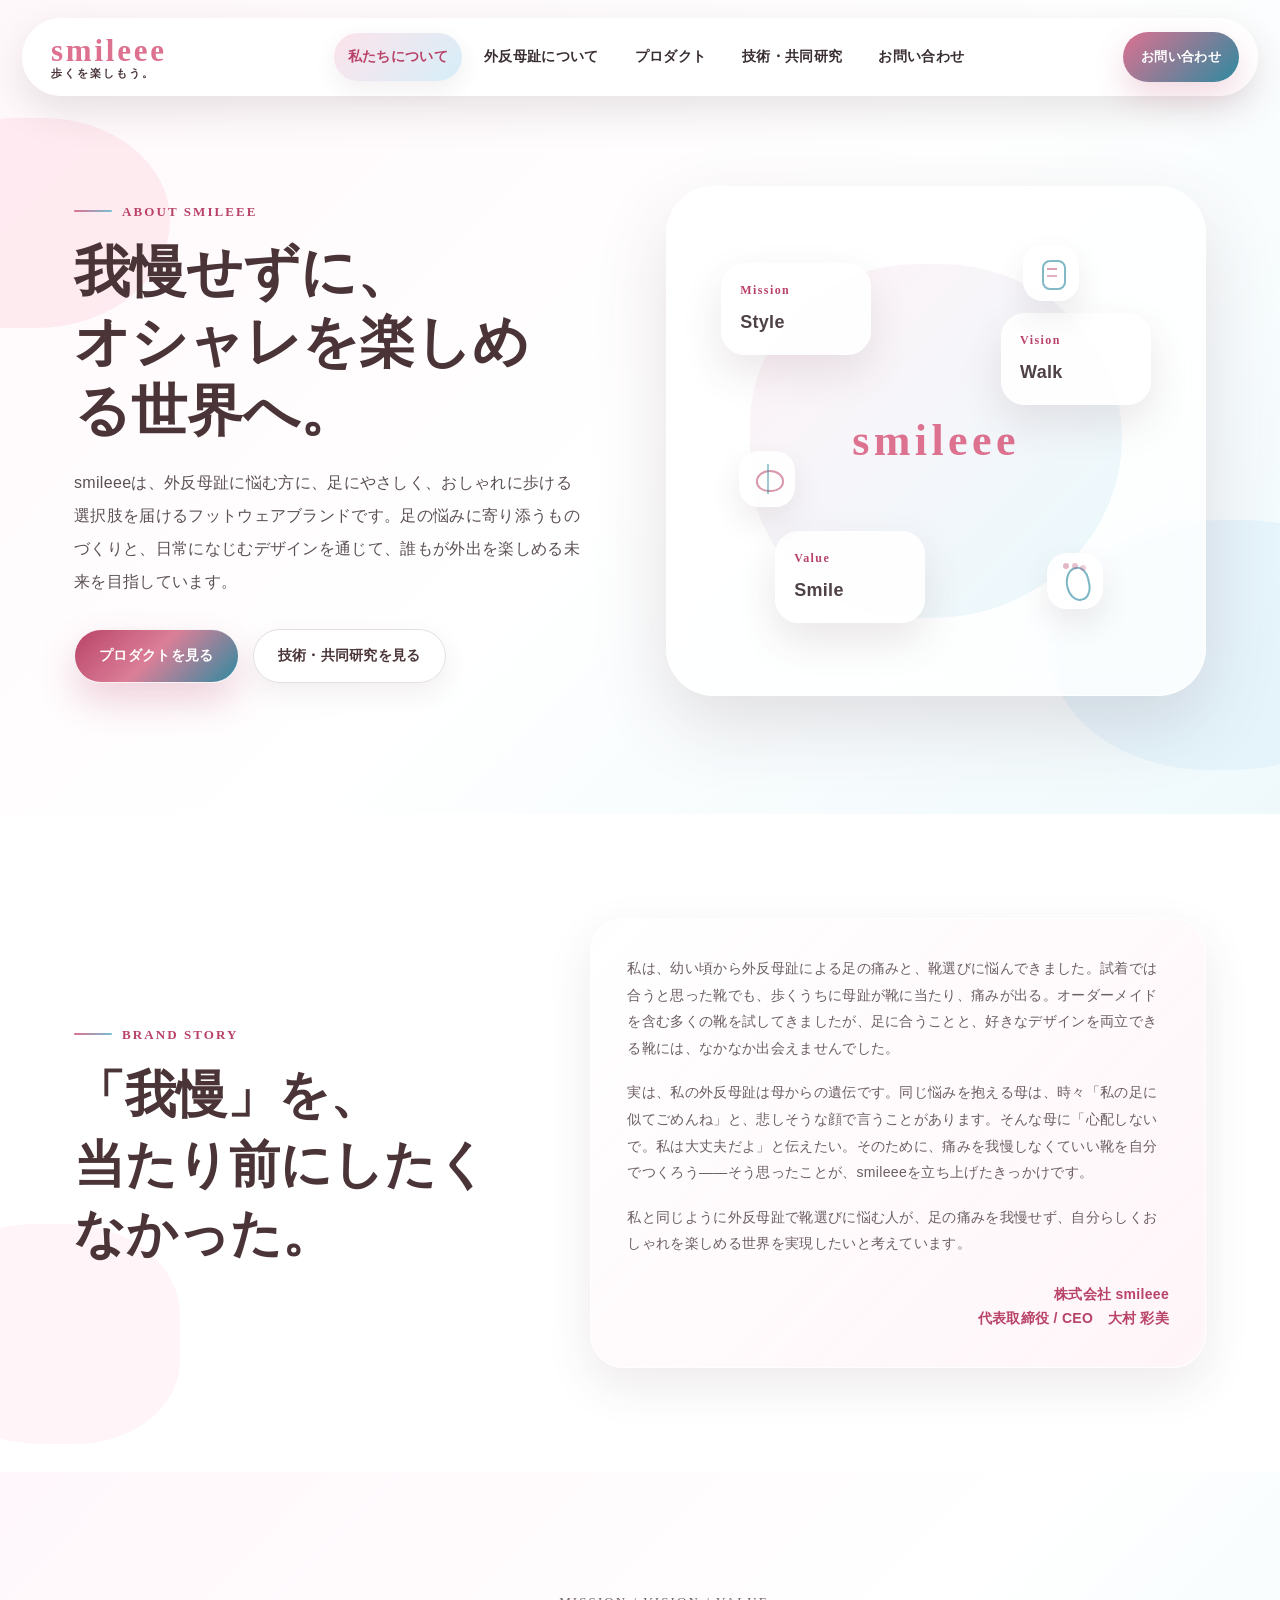
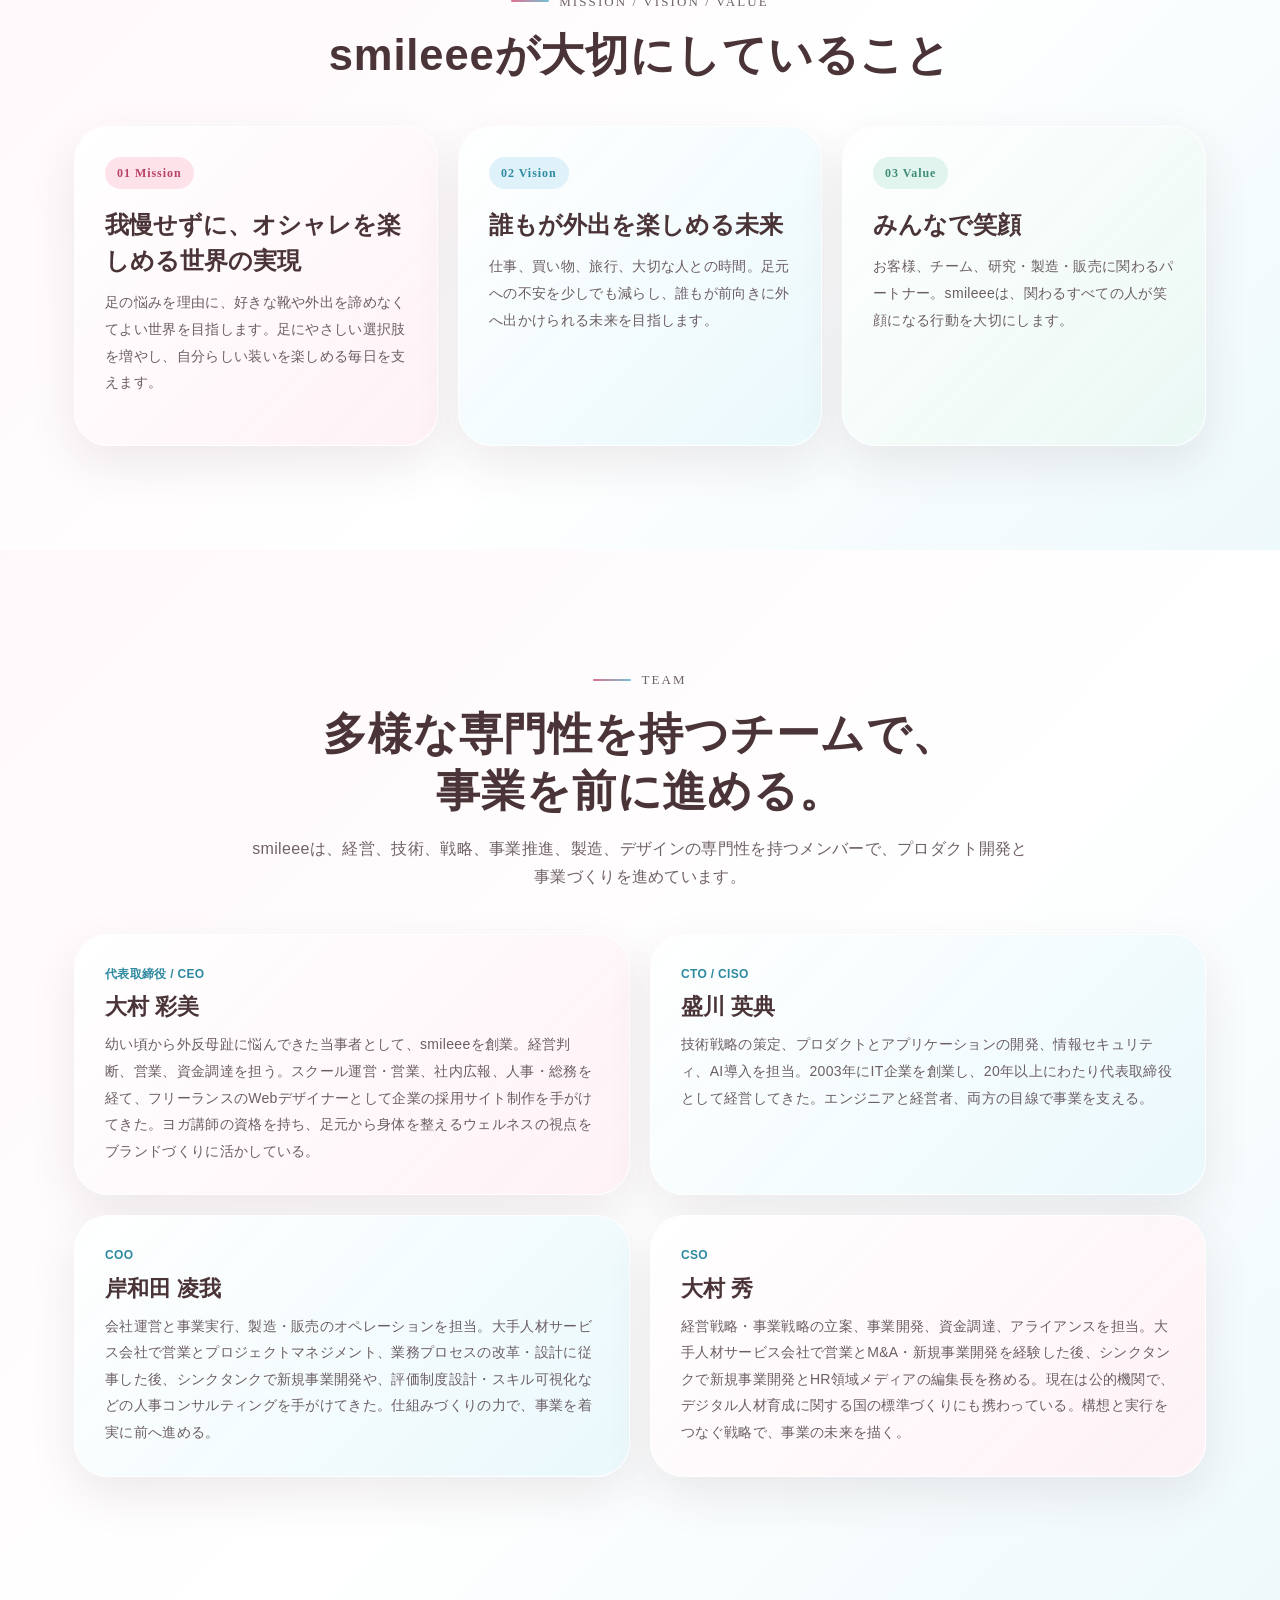
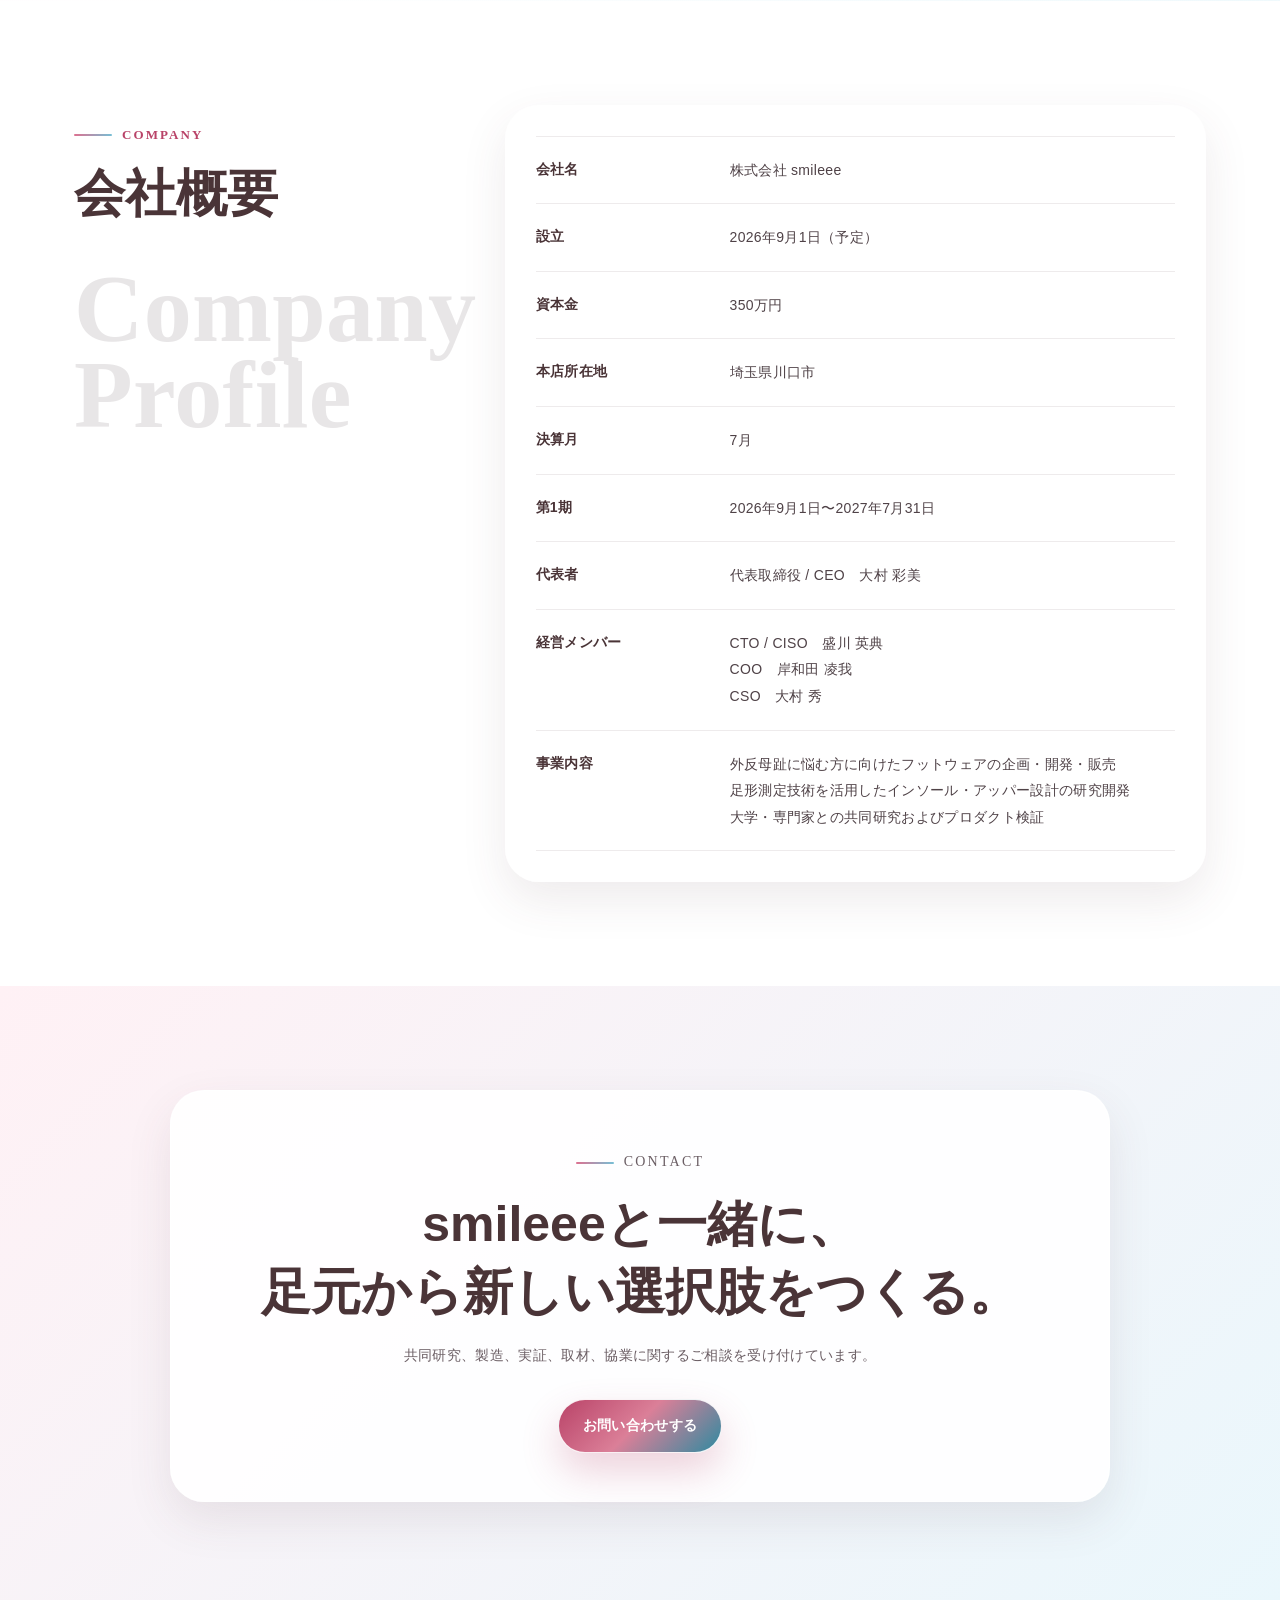
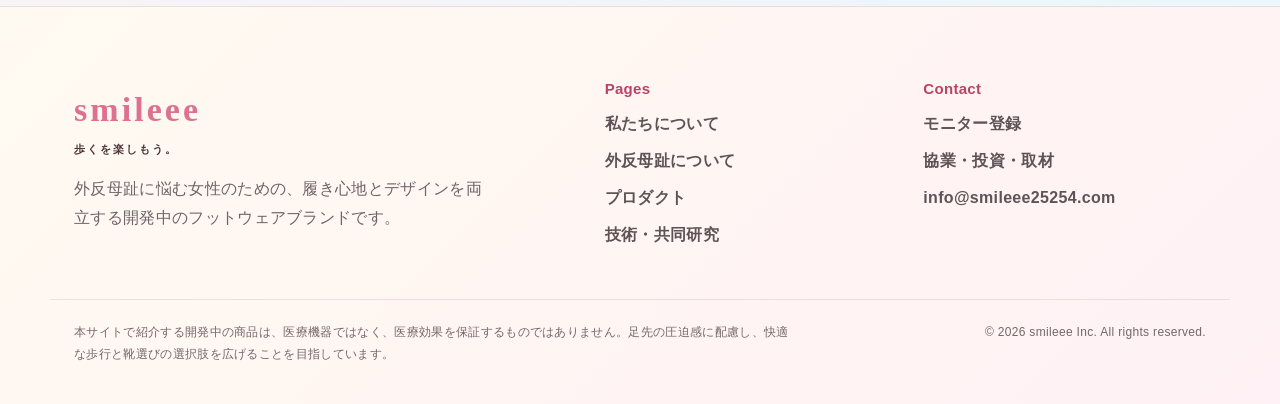
==== about.html @ 773a6723 "HPテキスト修正を反映" ====
<!DOCTYPE html>
<html lang="ja">
<head>
  <meta charset="UTF-8">
  <meta name="viewport" content="width=device-width, initial-scale=1.0">
  <title>私たちについて | smileee</title>
  <meta name="description" content="「我慢せずに、オシャレを楽しめる世界へ」。smileeeのミッション・ビジョン・バリュー、創業ストーリー、チーム、会社概要を紹介します。">
  <link rel="stylesheet" href="styles.css?v=20260813-story-prose">
</head>
<body>
  
<header class="site-header" aria-label="グローバルナビゲーション">
  <div class="header-inner">
    <a class="brand" href="index.html" aria-label="smileee トップページへ">
      <span class="brand-logo">smileee</span>
      <span class="brand-tagline">歩くを楽しもう。</span>
    </a>
    <nav class="nav-links">
      <a href="about.html" class="active">私たちについて</a><a href="hallux-valgus.html">外反母趾について</a><a href="products.html">プロダクト</a><a href="technology.html">技術・共同研究</a><a href="contact.html">お問い合わせ</a>
    </nav>
    <a class="header-cta" href="contact.html">お問い合わせ</a>
  </div>
</header>

  <main>
    <section class="about-hero">
      <div class="container about-hero-grid">
        <div class="about-hero-copy">
          <p class="eyebrow">About smileee</p>
          <h1>我慢せずに、<br>オシャレを楽しめる世界へ。</h1>
          <p class="lead">smileeeは、外反母趾に悩む方に、足にやさしく、おしゃれに歩ける選択肢を届けるフットウェアブランドです。足の悩みに寄り添うものづくりと、日常になじむデザインを通じて、誰もが外出を楽しめる未来を目指しています。</p>
          <div class="hero-actions about-hero-actions">
            <a class="btn btn-primary" href="products.html">プロダクトを見る</a>
            <a class="btn btn-secondary" href="technology.html">技術・共同研究を見る</a>
          </div>
        </div>
        <div class="about-hero-visual" aria-hidden="true">
          <div class="about-orbit-card">
            <div class="about-logo-mark">smileee</div>
            <div class="about-visual-chip chip-mission"><span>Mission</span><strong>Style</strong></div>
            <div class="about-visual-chip chip-vision"><span>Vision</span><strong>Walk</strong></div>
            <div class="about-visual-chip chip-value"><span>Value</span><strong>Smile</strong></div>
            <div class="about-mini-icon about-mini-foot"></div>
            <div class="about-mini-icon about-mini-life"></div>
            <div class="about-mini-icon about-mini-research"></div>
          </div>
        </div>
      </div>
    </section>

    <section class="section about-story-section">
      <div class="container about-story-grid">
        <div class="about-section-copy">
          <p class="eyebrow">Brand Story</p>
          <h2>「我慢」を、<br>当たり前にしたくなかった。</h2>
        </div>
        <div class="about-story-card">
          <p>私は、幼い頃から外反母趾による足の痛みと、靴選びに悩んできました。試着では合うと思った靴でも、歩くうちに母趾が靴に当たり、痛みが出る。オーダーメイドを含む多くの靴を試してきましたが、足に合うことと、好きなデザインを両立できる靴には、なかなか出会えませんでした。</p>
          <p>実は、私の外反母趾は母からの遺伝です。同じ悩みを抱える母は、時々「私の足に似てごめんね」と、悲しそうな顔で言うことがあります。そんな母に「心配しないで。私は大丈夫だよ」と伝えたい。そのために、痛みを我慢しなくていい靴を自分でつくろう——そう思ったことが、smileeeを立ち上げたきっかけです。</p>
          <p>私と同じように外反母趾で靴選びに悩む人が、足の痛みを我慢せず、自分らしくおしゃれを楽しめる世界を実現したいと考えています。</p>
          <p class="about-story-sign">株式会社 smileee<br>代表取締役 / CEO　大村 彩美</p>
        </div>
      </div>
    </section>

    <section class="section about-mvv-section-new">
      <div class="container">
        <div class="section-heading centered">
          <p class="eyebrow">Mission / Vision / Value</p>
          <h2>smileeeが大切にしていること</h2>
        </div>
        <div class="about-mvv-grid">
          <article class="about-mvv-card mission">
            <span>01 Mission</span>
            <h3>我慢せずに、オシャレを楽しめる世界の実現</h3>
            <p>足の悩みを理由に、好きな靴や外出を諦めなくてよい世界を目指します。足にやさしい選択肢を増やし、自分らしい装いを楽しめる毎日を支えます。</p>
          </article>
          <article class="about-mvv-card vision">
            <span>02 Vision</span>
            <h3>誰もが外出を楽しめる未来</h3>
            <p>仕事、買い物、旅行、大切な人との時間。足元への不安を少しでも減らし、誰もが前向きに外へ出かけられる未来を目指します。</p>
          </article>
          <article class="about-mvv-card value">
            <span>03 Value</span>
            <h3>みんなで笑顔</h3>
            <p>お客様、チーム、研究・製造・販売に関わるパートナー。smileeeは、関わるすべての人が笑顔になる行動を大切にします。</p>
          </article>
        </div>
      </div>
    </section>

    <section class="section about-team-section">
      <div class="container">
        <div class="section-heading centered">
          <p class="eyebrow">Team</p>
          <h2>多様な専門性を持つチームで、<br>事業を前に進める。</h2>
          <p>smileeeは、経営、技術、戦略、事業推進、製造、デザインの専門性を持つメンバーで、プロダクト開発と事業づくりを進めています。</p>
        </div>
        <div class="about-leadership-grid">
          <article class="about-team-card featured no-avatar">
            <p class="about-role">代表取締役 / CEO</p>
            <h3>大村 彩美</h3>
            <p>幼い頃から外反母趾に悩んできた当事者として、smileeeを創業。経営判断、営業、資金調達を担う。スクール運営・営業、社内広報、人事・総務を経て、フリーランスのWebデザイナーとして企業の採用サイト制作を手がけてきた。ヨガ講師の資格を持ち、足元から身体を整えるウェルネスの視点をブランドづくりに活かしている。</p>
          </article>
          <article class="about-team-card featured blue no-avatar">
            <p class="about-role">CTO / CISO</p>
            <h3>盛川 英典</h3>
            <p>技術戦略の策定、プロダクトとアプリケーションの開発、情報セキュリティ、AI導入を担当。2003年にIT企業を創業し、20年以上にわたり代表取締役として経営してきた。エンジニアと経営者、両方の目線で事業を支える。</p>
          </article>
          <article class="about-team-card featured blue no-avatar">
            <p class="about-role">COO</p>
            <h3>岸和田 凌我</h3>
            <p>会社運営と事業実行、製造・販売のオペレーションを担当。大手人材サービス会社で営業とプロジェクトマネジメント、業務プロセスの改革・設計に従事した後、シンクタンクで新規事業開発や、評価制度設計・スキル可視化などの人事コンサルティングを手がけてきた。仕組みづくりの力で、事業を着実に前へ進める。</p>
          </article>
          <article class="about-team-card featured no-avatar">
            <p class="about-role">CSO</p>
            <h3>大村 秀</h3>
            <p>経営戦略・事業戦略の立案、事業開発、資金調達、アライアンスを担当。大手人材サービス会社で営業とM&amp;A・新規事業開発を経験した後、シンクタンクで新規事業開発とHR領域メディアの編集長を務める。現在は公的機関で、デジタル人材育成に関する国の標準づくりにも携わっている。構想と実行をつなぐ戦略で、事業の未来を描く。</p>
          </article>
        </div>
      </div>
    </section>

    <section class="section about-company-section">
      <div class="container about-company-grid">
        <div class="about-company-label">
          <p class="eyebrow">Company</p>
          <h2>会社概要</h2>
          <span>Company Profile</span>
        </div>
        <div class="about-company-card">
          <dl>
            <div><dt>会社名</dt><dd>株式会社 smileee</dd></div>
            <div><dt>設立</dt><dd>2026年9月1日（予定）</dd></div>
            <div><dt>資本金</dt><dd>350万円</dd></div>
            <div><dt>本店所在地</dt><dd>埼玉県川口市</dd></div>
            <div><dt>決算月</dt><dd>7月</dd></div>
            <div><dt>第1期</dt><dd>2026年9月1日〜2027年7月31日</dd></div>
            <div><dt>代表者</dt><dd>代表取締役 / CEO　大村 彩美</dd></div>
            <div><dt>経営メンバー</dt><dd>CTO / CISO　盛川 英典<br>COO　岸和田 凌我<br>CSO　大村 秀</dd></div>
            <div><dt>事業内容</dt><dd>外反母趾に悩む方に向けたフットウェアの企画・開発・販売<br>足形測定技術を活用したインソール・アッパー設計の研究開発<br>大学・専門家との共同研究およびプロダクト検証</dd></div>
          </dl>
        </div>
      </div>
    </section>

    <section class="section about-cta-section">
      <div class="container about-cta-panel">
        <p class="eyebrow">Contact</p>
        <h2>smileeeと一緒に、<br>足元から新しい選択肢をつくる。</h2>
        <p>共同研究、製造、実証、取材、協業に関するご相談を受け付けています。</p>
        <div class="hero-actions">
          <a class="btn btn-primary" href="contact.html">お問い合わせする</a>
        </div>
      </div>
    </section>
  </main>
  
<footer class="site-footer">
  <div class="footer-bg-deco"></div>
  <div class="container footer-grid">
    <div class="footer-brand">
      <div class="brand-logo footer-logo">smileee</div>
      <p class="brand-tagline">歩くを楽しもう。</p>
      <p class="footer-description">外反母趾に悩む女性のための、履き心地とデザインを両立する開発中のフットウェアブランドです。</p>
    </div>
    <div>
      <h3>Pages</h3>
      <ul>
        <li><a href="about.html">私たちについて</a></li>
        <li><a href="hallux-valgus.html">外反母趾について</a></li>
        <li><a href="products.html">プロダクト</a></li>
        <li><a href="technology.html">技術・共同研究</a></li>
      </ul>
    </div>
    <div>
      <h3>Contact</h3>
      <ul>
        <li><a href="contact.html#monitor">モニター登録</a></li>
        <li><a href="contact.html#partner">協業・投資・取材</a></li>
        <li><a href="mailto:info@smileee25254.com">info@smileee25254.com</a></li>
      </ul>
    </div>
  </div>
  <div class="container footer-bottom">
    <p>本サイトで紹介する開発中の商品は、医療機器ではなく、医療効果を保証するものではありません。足先の圧迫感に配慮し、快適な歩行と靴選びの選択肢を広げることを目指しています。</p>
    <p>© 2026 smileee Inc. All rights reserved.</p>
  </div>
</footer>

</body>
</html>
---- styles.css ----
:root {
  --pink-25:#fff9fb;
  --pink-50:#fff1f5;
  --pink-100:#fde2ea;
  --pink-200:#f7c5d4;
  --rose:#dd7190;
  --rose-deep:#b94368;
  --blue-25:#f5fbff;
  --blue-50:#eaf7fc;
  --blue-100:#d2edf8;
  --blue:#77bfd5;
  --teal:#2e8aa0;
  --ivory:#fffaf1;
  --peach:#fff1e1;
  --brown:#4a3437;
  --charcoal:#2d2c32;
  --muted:#6f6268;
  --line:rgba(87,65,71,.16);
  --shadow:0 28px 80px rgba(88,56,66,.16);
  --soft-shadow:0 18px 46px rgba(88,56,66,.10);
  --container:1180px;
}
*{box-sizing:border-box}
html{scroll-behavior:smooth}
body{
  margin:0;
  font-family:"Helvetica Neue","Hiragino Sans","Yu Gothic",YuGothic,"Noto Sans JP",Arial,sans-serif;
  color:var(--charcoal);
  background:
    radial-gradient(circle at 2% 0%, rgba(253,199,214,.75), transparent 360px),
    radial-gradient(circle at 96% 8%, rgba(170,220,237,.65), transparent 380px),
    linear-gradient(180deg,#fff 0%,#fff6f8 38%,#f4fbff 72%,#fffaf1 100%);
  line-height:1.8;
  letter-spacing:.02em;
}
a{color:inherit;text-decoration:none}
img{display:block;max-width:100%;height:auto}
p{margin:0}
h1,h2,h3{margin:0;color:var(--brown);line-height:1.32;letter-spacing:.02em}
h1{font-size:clamp(42px,6.2vw,76px);font-weight:760;line-height:1.16}
h1 span{color:var(--rose-deep);background:linear-gradient(90deg,rgba(255,207,222,.78),rgba(196,232,244,.75));border-radius:.42em;padding:0 .08em}
h2{font-size:clamp(28px,3.4vw,46px);font-weight:740}
h3{font-size:20px;font-weight:720}
ul{margin:0;padding-left:1.2em}.container{max-width:var(--container);margin:auto;padding:0 24px;position:relative;z-index:2}
.hero-grid>*,
.split-section>*,
.status-panel>*,
.contact-grid>*,
.product-card-row>*,
.guide-grid>*,
.three-grid>*,
.four-grid>*,
.value-grid>*,
.feature-image-grid>*,
.process-line>*,
.member-grid>*,
.product-link-card>*,
.info-card>*,
.guide-card>*,
.problem-card>*,
.contact-path>*,
.member-card>*{min-width:0}
h1,h2,h3,p,li,a,.eyebrow,.btn,.small-label,.visual-tag{overflow-wrap:anywhere}
.floating-phone img{clip-path:inset(5px 0 0 0 round 20px)}
.simple-visual img[src$="scene_team_meeting.png"]{clip-path:inset(6px 0 0 14px round 34px)}
.comfort-visual img[src$="section_comfort_4up.png"]{clip-path:inset(0 0 14px 0 round 30px)}
.site-header{position:fixed;top:18px;left:22px;right:22px;z-index:100;background:rgba(255,255,255,.88);border:1px solid rgba(255,255,255,.95);border-radius:999px;box-shadow:0 14px 40px rgba(61,43,50,.13);backdrop-filter:blur(18px)}
.header-inner{max-width:1320px;margin:auto;min-height:76px;padding:0 18px 0 28px;display:flex;align-items:center;gap:22px;justify-content:space-between}.brand{display:flex;flex-direction:column;line-height:1.08;min-width:138px}.brand-logo{font-family:Georgia,"Times New Roman",serif;font-size:31px;letter-spacing:.09em;color:var(--rose);font-weight:600}.brand-tagline{font-size:11px;letter-spacing:.18em;color:var(--brown);font-weight:700}.nav-links{display:flex;align-items:center;gap:8px}.nav-links a{font-size:14px;font-weight:800;color:#392e33;padding:11px 14px;border-radius:999px;transition:.18s ease;white-space:nowrap}.nav-links a:hover,.nav-links a.active{background:linear-gradient(135deg,rgba(253,226,234,.96),rgba(210,237,248,.92));color:var(--rose-deep);box-shadow:0 8px 22px rgba(88,56,66,.08)}.header-cta{padding:13px 18px;border-radius:999px;background:linear-gradient(135deg,var(--rose),var(--teal));color:#fff;font-weight:800;font-size:13px;box-shadow:0 14px 32px rgba(185,67,104,.20);white-space:nowrap}
.section{position:relative;overflow:hidden;padding:104px 0}.page-hero{position:relative;overflow:hidden;padding:160px 0 92px}.home-hero{min-height:100vh;display:flex;align-items:center}.inner-hero{min-height:640px;display:flex;align-items:center}.hero-grid{display:grid;grid-template-columns:minmax(0,1.02fr) minmax(420px,.98fr);gap:58px;align-items:center}.hero-copy{position:relative;z-index:3}.eyebrow{display:inline-flex;align-items:center;gap:10px;color:var(--rose-deep);font-family:Georgia,"Times New Roman",serif;font-weight:700;font-size:13px;letter-spacing:.16em;text-transform:uppercase;margin-bottom:14px}.eyebrow:before{content:"";width:38px;height:2px;border-radius:99px;background:linear-gradient(90deg,var(--rose),var(--blue))}.sub-copy{margin-top:14px;font-size:21px;font-weight:720;color:var(--brown);letter-spacing:.12em}.lead{margin-top:20px;font-size:16px;color:#5f5358;font-weight:520;line-height:2;max-width:660px}.hero-actions{display:flex;gap:14px;flex-wrap:wrap;margin-top:30px}.btn{display:inline-flex;align-items:center;justify-content:center;border-radius:999px;min-height:54px;padding:0 24px;font-weight:800;font-size:14px;border:1px solid rgba(255,255,255,.9);transition:.2s ease}.btn:hover{transform:translateY(-2px);box-shadow:0 20px 42px rgba(185,67,104,.20)}.btn-primary{background:linear-gradient(135deg,var(--rose-deep),#db7f98 48%,var(--teal));color:#fff;box-shadow:0 18px 38px rgba(185,67,104,.24)}.btn-secondary{background:rgba(255,255,255,.92);color:var(--brown);border:1px solid var(--line);box-shadow:0 10px 26px rgba(88,56,66,.08)}.btn-secondary.strong{background:linear-gradient(135deg,#fff,#eaf7fc);color:var(--teal);border-color:rgba(46,138,160,.28)}
.status-badges{display:flex;gap:10px;flex-wrap:wrap;margin-top:24px}.status-badges img{height:38px;width:auto;object-fit:contain;filter:drop-shadow(0 8px 18px rgba(88,56,66,.12))}.hero-deco{position:absolute;z-index:0;pointer-events:none;opacity:.72}.hero-deco-left{width:260px;left:4%;bottom:8%}.hero-deco-right{width:320px;right:5%;top:14%}.hero-visual{position:relative}.image-collage{min-height:560px;border-radius:54px;padding:30px;background:linear-gradient(135deg,rgba(255,235,241,.96),rgba(235,248,253,.94));border:1px solid rgba(255,255,255,.95);box-shadow:var(--shadow);overflow:hidden}.image-collage:before{content:"";position:absolute;width:360px;height:260px;border-radius:50%;background:rgba(255,255,255,.52);left:35px;top:40px}.visual-main-card{position:absolute;right:38px;top:58px;width:58%;z-index:2}.product-main-img,.product-hero-img,.simple-visual img,.comfort-visual img{border-radius:34px;box-shadow:0 22px 52px rgba(88,56,66,.16);background:#fff}.floating-card{position:absolute;z-index:3;background:rgba(255,255,255,.92);border-radius:28px;padding:8px;border:1px solid rgba(255,255,255,.95);box-shadow:0 18px 44px rgba(88,56,66,.13)}.floating-room{left:34px;top:54px;width:43%}.floating-phone{left:50px;bottom:38px;width:28%}.floating-insole{right:52px;bottom:44px;width:30%}.visual-tag{position:absolute;z-index:4;border-radius:999px;background:rgba(255,255,255,.9);border:1px solid rgba(255,255,255,.95);box-shadow:0 12px 26px rgba(88,56,66,.10);padding:9px 13px;font-weight:800;font-size:12px;color:var(--brown)}.tag-room{right:44px;top:22px}.tag-app{right:38px;bottom:22px}.decor-wave{position:absolute;left:42%;bottom:25%;width:120px;opacity:.9}.section-heading{max-width:780px;margin-bottom:42px}.section-heading.centered{text-align:center;margin-left:auto;margin-right:auto}.section-heading p{color:var(--muted);font-weight:520;margin-top:14px}.soft-pink-section{background:linear-gradient(180deg,#fff3f6 0%,#fffaf5 100%)}.blue-section{background:linear-gradient(180deg,#eaf7fc 0%,#fff 100%)}.value-grid{display:grid;grid-template-columns:repeat(4,minmax(0,1fr));gap:18px}.value-card{display:grid;grid-template-columns:70px 1fr;gap:16px;align-items:start;padding:22px;border-radius:28px;background:rgba(255,255,255,.9);border:1px solid rgba(255,255,255,.95);box-shadow:var(--soft-shadow);min-height:190px}.value-icon{width:70px;height:70px;object-fit:contain}.value-card p,.info-card p,.guide-card p,.problem-card p{color:#6b5e64;font-weight:500;margin-top:8px;font-size:14px;line-height:1.8}.split-section{display:grid;grid-template-columns:.82fr 1.18fr;gap:46px;align-items:center}.mini-note{margin-top:22px;display:inline-flex;padding:13px 18px;border-radius:18px;background:#fff;border:1px dashed rgba(185,67,104,.32);color:var(--rose-deep);font-weight:800}.product-card-row{display:grid;grid-template-columns:1fr 1fr;gap:20px}.product-link-card,.info-card,.guide-card,.problem-card,.contact-path,.member-card{background:rgba(255,255,255,.92);border:1px solid rgba(255,255,255,.95);border-radius:30px;box-shadow:var(--soft-shadow);padding:22px;overflow:hidden}.product-link-card img{border-radius:24px;margin-bottom:14px}.small-label{display:inline-flex;padding:5px 10px;border-radius:999px;background:#fde2ea;color:var(--rose-deep);font-weight:800;font-size:12px}.small-label.blue{background:#dff2fa;color:var(--teal)}.guide-grid{display:grid;grid-template-columns:repeat(5,minmax(0,1fr));gap:16px}.guide-card img{width:58px;height:58px;object-fit:contain;margin-bottom:12px}.three-grid{display:grid;grid-template-columns:repeat(3,1fr);gap:20px}.four-grid{display:grid;grid-template-columns:repeat(4,1fr);gap:18px}.info-card img,.problem-card img{width:78px;height:78px;object-fit:contain;margin-bottom:14px}.mvv-grid{display:grid;grid-template-columns:1.2fr 1.2fr .8fr;gap:20px}.mvv-card{padding:34px;border-radius:34px;background:linear-gradient(135deg,#fff,#fff1f5);box-shadow:var(--soft-shadow);border:1px solid rgba(255,255,255,.95)}.mvv-card.blue{background:linear-gradient(135deg,#fff,#eaf7fc)}.mvv-card li{font-weight:700;color:#5d4f55;margin:8px 0}.process-line{display:grid;grid-template-columns:repeat(5,1fr);gap:16px;position:relative}.process-line.compact{grid-template-columns:repeat(auto-fit,minmax(150px,1fr))}.process-line article{padding:22px 16px;text-align:center;background:rgba(255,255,255,.9);border-radius:28px;border:1px solid rgba(255,255,255,.95);box-shadow:var(--soft-shadow)}.process-line img{width:64px;height:64px;object-fit:contain;margin:0 auto 12px}.process-line p{font-size:13px;color:var(--muted);font-weight:500}.member-grid{display:grid;grid-template-columns:repeat(3,1fr);gap:18px}.member-card{display:grid;grid-template-columns:94px 1fr;gap:18px;align-items:start}.member-avatar{width:94px;height:94px;border-radius:50%;object-fit:cover;box-shadow:0 10px 24px rgba(88,56,66,.12);background:#fff}.kana{font-size:12px;color:var(--rose-deep);font-weight:700}.skill-line{font-size:13px;color:var(--teal);font-weight:700;margin-top:8px}.simple-visual,.comfort-visual,.product-visual-panel{padding:24px;border-radius:42px;background:linear-gradient(135deg,rgba(255,241,245,.96),rgba(234,247,252,.94));box-shadow:var(--shadow);border:1px solid rgba(255,255,255,.95)}.product-hero-img{width:100%;border-radius:34px}.decor-footprints{position:absolute;right:10%;bottom:9%;width:110px;opacity:.85}.feature-image-grid{display:grid;grid-template-columns:repeat(4,1fr);gap:18px}.feature-image-grid article{background:#fff;border-radius:30px;padding:14px 14px 20px;text-align:center;box-shadow:var(--soft-shadow);border:1px solid rgba(255,255,255,.95)}.feature-image-grid img{border-radius:22px;margin-bottom:12px}.status-panel{display:grid;grid-template-columns:1fr 330px;gap:36px;align-items:center;background:rgba(255,255,255,.82);border-radius:38px;padding:38px;box-shadow:var(--soft-shadow);border:1px solid rgba(255,255,255,.95)}.status-panel p{font-weight:520;color:#5f5358}.status-image-stack{display:grid;gap:12px}.status-image-stack img{height:42px;width:auto;margin:auto;filter:drop-shadow(0 8px 18px rgba(88,56,66,.12))}.note-panel{display:grid;grid-template-columns:96px 1fr;gap:24px;align-items:center;background:rgba(255,255,255,.84);border:1px solid rgba(255,255,255,.95);box-shadow:var(--soft-shadow);border-radius:34px;padding:34px}.note-panel img{width:86px}.note-panel p{color:#5f5358;font-weight:520}.cta-section{background:linear-gradient(135deg,#fff1f5,#eaf7fc)}.cta-panel{text-align:center;background:rgba(255,255,255,.86);border-radius:40px;padding:48px;box-shadow:var(--shadow);border:1px solid rgba(255,255,255,.95)}.cta-panel p{margin:14px auto 26px;color:var(--muted);font-weight:520}.contact-grid{display:grid;grid-template-columns:1fr 1fr;gap:24px}.contact-path{min-height:370px}.contact-path.blue{background:linear-gradient(135deg,#fff,#eaf7fc)}.contact-path img{width:84px;height:84px;object-fit:contain;margin-bottom:18px}.contact-path p{color:#5f5358;font-weight:520;margin:12px 0 22px}.site-footer{position:relative;overflow:hidden;background:linear-gradient(135deg,#fffaf1,#fff1f5);padding:72px 0 38px;border-top:1px solid rgba(87,65,71,.12)}.footer-bg-deco{position:absolute;right:-70px;bottom:-70px;width:280px;height:210px;background:url("assets/decorations/decor_blob_gradient.png") center/contain no-repeat;opacity:.6}.footer-grid{display:grid;grid-template-columns:1.4fr .8fr .8fr;gap:36px}.footer-logo{font-size:34px}.footer-description{margin-top:16px;max-width:420px;color:var(--muted);font-weight:520}.site-footer h3{font-size:15px;color:var(--rose-deep);margin-bottom:12px}.site-footer ul{list-style:none;padding:0}.site-footer li{margin:8px 0;color:#5f5358;font-weight:650}.footer-bottom{display:flex;justify-content:space-between;gap:24px;border-top:1px solid rgba(87,65,71,.12);margin-top:42px;padding-top:22px;color:#75666b;font-size:12px;font-weight:520}.footer-bottom p:first-child{max-width:720px}
.business-section{background:linear-gradient(90deg,#fff 0%,#fff 58%,#f4fbfd 100%)}
.business-section .split-section{grid-template-columns:minmax(0,.86fr) minmax(440px,1.14fr);gap:56px}
.business-copy h2{font-size:clamp(34px,4.1vw,56px);line-height:1.34;letter-spacing:.03em}
.business-copy .lead{margin-top:30px;font-size:15px;line-height:2.18;max-width:600px;color:#4f454a}
.business-section .product-card-row{align-items:start}
.business-section .product-link-card:nth-child(2){margin-top:34px}
.news-section{background:linear-gradient(90deg,#fff 0%,#fff 56%,#f5fbfd 100%)}
.news-section:before{content:"";position:absolute;inset:0;background:url("assets/sections/section_decorations.png") center/cover no-repeat;opacity:.06;pointer-events:none}
.news-section .section-heading{margin-bottom:18px}
.news-list{padding:4px 24px;border-radius:30px;background:rgba(255,255,255,.9);border:1px solid rgba(255,255,255,.96);box-shadow:var(--soft-shadow)}
.news-item{display:grid;grid-template-columns:128px minmax(0,1fr) auto;gap:18px;align-items:center;padding:22px 0;border-bottom:1px solid rgba(87,65,71,.1);color:var(--brown);transition:.18s ease}
.news-item:last-child{border-bottom:0}
.news-item:hover{color:var(--rose-deep)}
.news-item time{color:#8b8588;font-size:14px;font-weight:900;letter-spacing:.05em}
.news-item-title{display:flex;align-items:center;gap:12px;font-size:19px;font-weight:850;line-height:1.65}
.news-arrow{position:relative;display:grid;place-items:center;flex:0 0 auto;width:24px;height:24px;border-radius:50%;background:linear-gradient(135deg,var(--rose-deep),var(--teal));box-shadow:0 8px 18px rgba(185,67,104,.16);transition:.18s ease}
.news-arrow:before{content:"";width:7px;height:7px;border-top:2px solid #fff;border-right:2px solid #fff;transform:translateX(-1px) rotate(45deg)}
.news-item:hover .news-arrow{transform:translateX(2px)}
.news-type{display:inline-flex;align-items:center;justify-content:center;min-height:28px;padding:0 11px;border-radius:999px;background:#fde2ea;color:var(--rose-deep);font-size:11px;font-weight:900;letter-spacing:.08em}
.top-simple-hero{position:relative;min-height:100svh;padding:0;overflow:hidden;background:#fff}
.top-simple-hero:after{content:"";position:absolute;inset:0;background:linear-gradient(90deg,rgba(255,255,255,0) 0%,rgba(255,255,255,.08) 48%,rgba(255,255,255,.62) 100%);pointer-events:none}
.top-hero-image{position:absolute;left:0;right:0;top:34px;bottom:-34px;width:100%;height:calc(100% + 34px);object-fit:cover;object-position:center center}
.hallux-hero-new{position:relative;overflow:hidden;min-height:780px;padding:158px 0 96px;background:linear-gradient(135deg,#fff8fb 0%,#fff 52%,#eff9fc 100%)}
.hallux-hero-blob{position:absolute;z-index:0;pointer-events:none;opacity:.58}
.hallux-hero-blob-pink{width:280px;left:-74px;top:118px}
.hallux-hero-blob-blue{width:330px;right:-86px;bottom:28px}
.hallux-hero-layout{display:grid;grid-template-columns:minmax(0,.95fr) minmax(430px,1.05fr);gap:64px;align-items:center}
.hallux-hero-copy{position:relative;z-index:2}
.hallux-hero-copy h1{font-size:58px;line-height:1.22;letter-spacing:0;color:var(--brown)}
.hallux-hero-copy .lead{max-width:680px;color:#5b5055;font-size:16px;line-height:2.05}
.hallux-support-tags{display:flex;flex-wrap:wrap;gap:10px;margin-top:26px}
.hallux-support-tags span{display:inline-flex;align-items:center;min-height:38px;padding:0 14px;border-radius:999px;background:rgba(255,255,255,.86);border:1px solid rgba(185,67,104,.18);box-shadow:0 10px 24px rgba(88,56,66,.07);color:#5a454d;font-size:13px;font-weight:800;white-space:nowrap}
.hallux-hero-actions{margin-top:30px}
.hallux-hero-visual{position:relative;z-index:2;min-height:570px}
.hallux-hero-visual:before{content:"";position:absolute;inset:54px 16px 34px 58px;border-radius:44% 56% 50% 50%;background:linear-gradient(135deg,rgba(255,225,235,.88),rgba(226,246,251,.9));box-shadow:0 28px 70px rgba(88,56,66,.13)}
.hallux-visual-card{position:absolute;right:28px;top:34px;width:76%;padding:14px;border-radius:46px 46px 46px 110px;background:rgba(255,255,255,.82);border:1px solid rgba(255,255,255,.95);box-shadow:0 28px 72px rgba(88,56,66,.16);overflow:hidden}
.hallux-visual-card img{width:100%;aspect-ratio:1.1;object-fit:cover;border-radius:34px 34px 34px 92px}
.hallux-product-card{position:absolute;z-index:4;left:10px;bottom:34px;width:34%;padding:10px;border-radius:28px;background:rgba(255,255,255,.9);border:1px solid rgba(255,255,255,.96);box-shadow:0 20px 46px rgba(88,56,66,.14)}
.hallux-product-card img{width:100%;border-radius:20px}
.hallux-floating-card{position:absolute;z-index:5;display:grid;grid-template-columns:34px minmax(0,1fr);column-gap:10px;row-gap:2px;align-items:center;max-width:264px;min-height:74px;padding:13px 16px;border-radius:24px;background:rgba(255,255,255,.82);border:1px solid rgba(255,255,255,.96);box-shadow:0 18px 40px rgba(88,56,66,.13);backdrop-filter:blur(14px);color:#4f4247}
.hallux-floating-card img{grid-row:1/3;width:34px;height:34px;object-fit:contain}
.hallux-floating-card strong{display:block;font-size:13px;font-weight:900;line-height:1.35}
.hallux-floating-card span{display:block;color:#75666b;font-size:11px;font-weight:700;line-height:1.55}
.hallux-floating-card-one{left:18px;top:92px}
.hallux-floating-card-two{right:-10px;top:10px}
.hallux-floating-card-three{right:4px;bottom:72px}
.hallux-decor-wave{position:absolute;z-index:3;left:34%;bottom:24%;width:106px;opacity:.72}
.hallux-decor-dots{position:absolute;z-index:1;right:4%;bottom:4%;width:96px;opacity:.42}
.hallux-section-heading{max-width:820px;margin-bottom:42px}
.hallux-section-heading.centered{text-align:center;margin-left:auto;margin-right:auto}
.hallux-section-heading p:not(.eyebrow){margin-top:16px;color:#5f5358;font-weight:520;line-height:2}
.hallux-what-section{background:linear-gradient(180deg,#fff 0%,#fff8fb 100%)}
.hallux-explain-grid,.hallux-concern-grid,.hallux-approach-grid{display:grid;grid-template-columns:repeat(3,minmax(0,1fr));gap:18px}
.hallux-explain-card,.hallux-concern-grid article,.hallux-approach-grid article,.hallux-choice-grid article{background:rgba(255,255,255,.92);border:1px solid rgba(255,255,255,.95);border-radius:28px;box-shadow:var(--soft-shadow);padding:24px}
.hallux-explain-card img,.hallux-concern-grid img,.hallux-approach-grid img{width:66px;height:66px;object-fit:contain;margin-bottom:16px}
.hallux-explain-card p,.hallux-concern-grid p,.hallux-approach-grid p,.hallux-choice-grid p{color:#6b5e64;font-size:14px;font-weight:500;line-height:1.86;margin-top:8px}
.hallux-issue-section{background:linear-gradient(135deg,#fff2f6,#fff 58%,#eef9fc)}
.hallux-issue-layout{display:grid;grid-template-columns:minmax(0,1fr) minmax(360px,.8fr);gap:46px;align-items:center}
.hallux-stat-grid{display:grid;gap:14px}
.hallux-stat-grid article{display:flex;align-items:center;justify-content:space-between;min-height:106px;padding:22px 26px;border-radius:28px;background:rgba(255,255,255,.9);border:1px solid rgba(255,255,255,.95);box-shadow:var(--soft-shadow)}
.hallux-stat-grid span{color:#75666b;font-weight:800}
.hallux-stat-grid strong{font-family:Georgia,"Times New Roman",serif;font-size:44px;color:var(--rose-deep);line-height:1}
.hallux-source{font-size:12px!important;line-height:1.8!important;color:#75666b!important}
.hallux-source a{color:var(--teal);font-weight:800;text-decoration:underline;text-underline-offset:3px}

.technology-hero{min-height:760px;background:linear-gradient(135deg,#fff8fb 0%,#fff 52%,#eef9fc 100%)}
.technology-hero-copy h1{font-size:54px;line-height:1.24;letter-spacing:0;color:var(--brown)}
.technology-hero-copy .lead{max-width:700px;color:#5b5055;font-size:16px;line-height:2.05}
.technology-hero-actions .btn-secondary{background:rgba(255,255,255,.9)}
.technology-hero-visual{position:relative;min-height:540px}
.technology-hero-visual:before{content:"";position:absolute;inset:58px 20px 42px 48px;border-radius:42% 58% 54% 46%;background:linear-gradient(135deg,rgba(255,225,235,.9),rgba(226,247,252,.88));box-shadow:0 28px 70px rgba(88,56,66,.12)}
.tech-visual-board{position:absolute;inset:34px 0 24px 24px;border-radius:44px;background:rgba(255,255,255,.76);border:1px solid rgba(255,255,255,.96);box-shadow:0 28px 72px rgba(88,56,66,.15);backdrop-filter:blur(12px)}
.tech-phone-card{position:absolute;left:46px;top:56px;width:158px;height:292px;border-radius:30px;background:#fff;border:1px solid rgba(87,65,71,.08);box-shadow:0 22px 48px rgba(88,56,66,.14);padding:16px 14px;text-align:center}
.tech-phone-top{width:46px;height:5px;border-radius:999px;background:#d8e9ee;margin:0 auto 18px}
.tech-scan-area{position:relative;height:194px;border-radius:22px;background:linear-gradient(180deg,#eef9fc,#fff5f8);border:1px solid rgba(46,138,160,.12);overflow:hidden}
.tech-foot-outline{position:absolute;left:45px;top:40px;width:55px;height:106px;border:2px solid rgba(46,138,160,.55);border-radius:60% 48% 46% 56%;transform:rotate(-10deg)}
.tech-foot-outline:before{content:"";position:absolute;left:4px;top:-20px;width:13px;height:13px;border-radius:50%;background:rgba(185,67,104,.34);box-shadow:15px 1px 0 rgba(185,67,104,.28),29px 4px 0 rgba(185,67,104,.23),41px 11px 0 rgba(185,67,104,.2)}
.tech-scan-line{position:absolute;left:18px;right:18px;top:94px;height:2px;background:linear-gradient(90deg,transparent,var(--teal),transparent);box-shadow:0 0 18px rgba(46,138,160,.34)}
.tech-phone-card p{margin-top:14px;color:var(--teal);font-size:12px;font-weight:900}
.tech-data-card{position:absolute;border-radius:26px;background:rgba(255,255,255,.9);border:1px solid rgba(255,255,255,.96);box-shadow:0 18px 40px rgba(88,56,66,.12);padding:18px}
.tech-data-card-foot{right:42px;top:72px;width:228px;height:140px}
.tech-data-card-insole{right:76px;bottom:74px;width:214px;height:150px}
.tech-mini-label{display:block;color:var(--rose-deep);font-family:Georgia,"Times New Roman",serif;font-size:13px;font-weight:800;letter-spacing:.08em;margin-bottom:16px}
.tech-data-line{display:block;width:64%;height:8px;border-radius:999px;background:#dff2fa;margin:10px 0}
.tech-data-line.long{width:86%;background:#fde2ea}
.tech-data-dot{display:block;width:52px;height:52px;border-radius:50%;background:radial-gradient(circle at 44% 42%,#fff 0 22%,rgba(46,138,160,.22) 23% 100%);border:1px solid rgba(46,138,160,.18);margin-left:auto}
.tech-insole-shape{display:block;width:118px;height:64px;border-radius:60% 48% 44% 58%;background:linear-gradient(135deg,#fff1f5,#dff2fa);border:2px solid rgba(46,138,160,.26);transform:rotate(-8deg);margin:18px auto 0}
.tech-research-card{position:absolute;left:178px;bottom:48px;display:grid;grid-template-columns:42px 1fr;gap:10px;align-items:center;min-width:170px;min-height:66px;padding:12px 16px;border-radius:999px;background:rgba(255,255,255,.88);border:1px solid rgba(255,255,255,.96);box-shadow:0 16px 36px rgba(88,56,66,.12);color:#4f4247}
.tech-research-card span{display:grid;place-items:center;width:42px;height:42px;border-radius:50%;background:#fde2ea;color:var(--rose-deep);font-weight:900}
.tech-research-card strong{font-size:13px}
.tech-flow-line{position:absolute;height:2px;background:linear-gradient(90deg,var(--rose),var(--teal));opacity:.44}
.tech-flow-line-one{left:204px;top:164px;width:120px;transform:rotate(-9deg)}
.tech-flow-line-two{right:164px;top:226px;width:92px;transform:rotate(52deg)}
.technology-axis-section{background:#fff}
.tech-wide-copy{max-width:900px;margin:0 auto 40px;text-align:center}
.tech-axis-grid{display:grid;grid-template-columns:1fr 1fr;gap:22px}
.tech-axis-card,.tech-step-card,.tech-design-grid article,.tech-layer-card,.tech-research-profile,.tech-process-grid article,.tech-medical-note{background:rgba(255,255,255,.92);border:1px solid rgba(255,255,255,.96);border-radius:32px;box-shadow:var(--soft-shadow)}
.tech-axis-card{min-height:286px;padding:30px;background:linear-gradient(135deg,rgba(255,255,255,.96),rgba(255,242,247,.92))}
.tech-axis-card.blue{background:linear-gradient(135deg,rgba(255,255,255,.96),rgba(232,248,252,.92))}
.tech-axis-card span,.tech-step-number,.tech-profile-label{display:inline-flex;align-items:center;min-height:32px;padding:0 12px;border-radius:999px;background:#fde2ea;color:var(--rose-deep);font-family:Georgia,"Times New Roman",serif;font-size:12px;font-weight:900;letter-spacing:.08em;margin-bottom:18px}
.tech-axis-card.blue span,.tech-step-card:nth-child(2) .tech-step-number{background:#dff2fa;color:var(--teal)}
.tech-axis-card h3{font-size:25px;line-height:1.5;letter-spacing:0}
.tech-axis-card p,.tech-step-card p,.tech-design-grid p,.tech-soft-note,.tech-research-profile dd,.tech-process-grid p,.tech-medical-note p{color:#6b5e64;font-size:14px;font-weight:520;line-height:1.9;margin-top:12px}
.tech-step-flow{display:grid;grid-template-columns:repeat(3,minmax(0,1fr));gap:24px;position:relative}
.tech-step-card{position:relative;min-height:342px;padding:26px}
.tech-step-card:not(:last-child):after{content:"";position:absolute;right:-26px;top:96px;width:28px;height:2px;background:linear-gradient(90deg,var(--rose),var(--teal));opacity:.62}
.tech-step-card:not(:last-child):before{content:"";position:absolute;right:-27px;top:92px;width:8px;height:8px;border-top:2px solid var(--teal);border-right:2px solid var(--teal);transform:rotate(45deg);opacity:.68}
.tech-line-icon{position:relative;display:block;width:64px;height:64px;border-radius:20px;background:linear-gradient(135deg,#fff1f5,#eaf7fc);border:1px solid rgba(46,138,160,.14);margin-bottom:18px}
.tech-line-icon:before,.tech-line-icon:after{content:"";position:absolute}
.tech-line-icon-phone:before{left:21px;top:10px;width:22px;height:40px;border:2px solid rgba(46,138,160,.68);border-radius:8px}
.tech-line-icon-phone:after{left:17px;top:32px;width:30px;height:2px;background:rgba(185,67,104,.62)}
.tech-line-icon-model:before{left:16px;top:18px;width:28px;height:28px;border:2px solid rgba(46,138,160,.68);transform:rotate(45deg)}
.tech-line-icon-model:after{left:28px;top:10px;width:2px;height:44px;background:rgba(185,67,104,.5);transform:rotate(45deg)}
.tech-line-icon-insole:before{left:17px;top:20px;width:34px;height:28px;border:2px solid rgba(46,138,160,.68);border-radius:60% 46% 44% 58%;transform:rotate(-10deg)}
.tech-line-icon-insole:after{left:24px;top:28px;width:22px;height:2px;background:rgba(185,67,104,.56);transform:rotate(-10deg)}
.tech-step-note{display:inline-flex;margin-top:12px!important;padding:8px 11px;border-radius:999px;background:#fff7ed;color:#7a6150!important;font-size:12px!important;font-weight:800!important}
.tech-design-grid{display:grid;grid-template-columns:repeat(3,minmax(0,1fr));gap:18px}
.tech-design-grid article{padding:26px;min-height:210px}
.tech-design-grid span,.tech-process-grid span{display:grid;place-items:center;width:38px;height:38px;border-radius:50%;background:#dff2fa;color:var(--teal);font-size:12px;font-weight:900;margin-bottom:16px}
.tech-design-grid article:nth-child(2) span,.tech-process-grid article:nth-child(2) span{background:#fde2ea;color:var(--rose-deep)}
.technology-structure-section{background:linear-gradient(135deg,#fff7f2,#fff 58%,#fff2f6)}
.tech-soft-note{padding:16px 18px;border-radius:22px;background:rgba(255,255,255,.82);border-left:4px solid rgba(46,138,160,.3);font-weight:800!important}
.tech-layer-card{display:grid;grid-template-columns:minmax(0,1fr) 142px;gap:18px;align-items:center;padding:26px;background:linear-gradient(135deg,rgba(255,255,255,.96),rgba(234,247,252,.88))}
.tech-layer-diagram{display:grid;gap:10px}
.tech-layer{display:flex;align-items:center;justify-content:center;min-height:48px;border-radius:999px;color:#4f4247;font-size:14px;font-weight:900;border:1px solid rgba(87,65,71,.08);box-shadow:0 10px 20px rgba(88,56,66,.07)}
.tech-layer.upper{background:#fff}
.tech-layer.surface{background:#fff1f5}
.tech-layer.middle{background:#f7eef4}
.tech-layer.core{background:#dff2fa;color:var(--teal);border-color:rgba(46,138,160,.18)}
.tech-layer.outsole{background:#e8dee2}
.tech-layer-support{display:grid;place-items:center;gap:10px;text-align:center;color:#5f5358;font-size:13px;font-weight:900}
.tech-layer-support span{width:18px;height:178px;border-radius:999px;background:linear-gradient(180deg,#fde2ea,#dff2fa);box-shadow:0 14px 26px rgba(88,56,66,.1)}
.technology-research-section{background:#fff}
.tech-research-profile{padding:32px;background:linear-gradient(135deg,rgba(255,255,255,.96),rgba(232,248,252,.9))}
.tech-research-profile h3{font-size:32px;letter-spacing:0;margin-bottom:22px}
.tech-research-profile dl{display:grid;gap:14px;margin:0}
.tech-research-profile div{display:grid;grid-template-columns:112px 1fr;gap:18px;align-items:start;padding-top:14px;border-top:1px solid rgba(87,65,71,.1)}
.tech-research-profile dt{color:var(--teal);font-size:12px;font-weight:900}
.tech-research-profile dd{margin:0;margin-top:0}
.tech-process-grid{display:grid;grid-template-columns:repeat(4,minmax(0,1fr));gap:16px}
.tech-process-grid article{position:relative;min-height:240px;padding:24px}
.tech-process-grid article:not(:last-child):after{content:"";position:absolute;right:-14px;top:52px;width:22px;height:2px;background:linear-gradient(90deg,var(--rose),var(--teal));opacity:.5}
.technology-medical-note-section{background:linear-gradient(135deg,#fffaf3,#fff 68%,#f8fdff);padding-top:72px;padding-bottom:72px}
.tech-medical-note{max-width:940px;margin:0 auto;padding:28px 32px;background:#fffdf9;border-color:rgba(117,102,107,.12)}
.tech-medical-note h2{font-size:30px}
.technology-cta-panel{padding:48px}
.technology-cta-panel .hero-actions{justify-content:center}

@media(max-width:1100px){.tech-axis-grid,.tech-step-flow,.tech-design-grid,.tech-process-grid{grid-template-columns:1fr 1fr}.tech-step-card:not(:last-child):before,.tech-step-card:not(:last-child):after,.tech-process-grid article:not(:last-child):after{display:none}.tech-layer-card{grid-template-columns:1fr}.tech-layer-support{grid-template-columns:44px 1fr;text-align:left}.tech-layer-support span{width:44px;height:16px}.tech-visual-board{inset:24px 0}}
@media(max-width:680px){.technology-hero{min-height:auto;padding:112px 0 64px}.technology-hero-grid{gap:34px}.technology-hero-copy h1{font-size:38px;line-height:1.3}.technology-hero-copy .lead{font-size:15px;line-height:1.9}.technology-hero-actions,.technology-cta-panel .hero-actions{display:grid;grid-template-columns:1fr}.technology-hero-visual{min-height:450px}.tech-visual-board{inset:8px 0 0;border-radius:34px}.technology-hero-visual:before{inset:58px 0 36px 24px}.tech-phone-card{left:18px;top:42px;width:128px;height:248px;border-radius:24px;padding:13px 11px}.tech-scan-area{height:160px}.tech-foot-outline{left:34px;top:34px}.tech-data-card-foot{right:14px;top:52px;width:170px;height:120px}.tech-data-card-insole{right:24px;bottom:58px;width:168px;height:126px}.tech-research-card{left:26px;bottom:32px;min-width:150px}.tech-flow-line{display:none}.tech-axis-grid,.tech-step-flow,.tech-design-grid,.tech-process-grid{grid-template-columns:1fr}.tech-wide-copy{text-align:left}.tech-axis-card,.tech-step-card,.tech-design-grid article,.tech-layer-card,.tech-research-profile,.tech-process-grid article,.tech-medical-note,.technology-cta-panel{padding:22px}.tech-axis-card h3{font-size:22px}.technology-section-copy h2{font-size:30px}.tech-layer-support{grid-template-columns:1fr}.tech-layer-support span{width:100%;height:14px}.tech-research-profile div{grid-template-columns:1fr;gap:6px}.tech-medical-note h2{font-size:26px}}
.hallux-concerns-section{background:#fff}
.hallux-concern-grid{grid-template-columns:repeat(3,minmax(0,1fr))}
.hallux-choice-section{background:linear-gradient(135deg,#eef9fc,#fff 58%,#f8fdff)}
.hallux-choice-grid{display:grid;grid-template-columns:1fr 1fr;gap:22px;margin-top:34px}
.hallux-choice-grid article{min-height:220px;background:linear-gradient(135deg,rgba(255,255,255,.96),rgba(255,242,246,.94))}
.hallux-choice-grid article:nth-child(2){background:linear-gradient(135deg,rgba(255,255,255,.96),rgba(233,248,252,.94))}
.hallux-choice-image{width:100%;height:190px;object-fit:contain;margin:0 0 18px;border-radius:22px;background:rgba(255,255,255,.65)}
.hallux-approach-section{background:linear-gradient(135deg,#fff 0%,#fffaf3 100%)}
.hallux-approach-grid{grid-template-columns:repeat(4,minmax(0,1fr))}
.hallux-approach-grid article{min-height:260px}
.hallux-final-cta-section{background:linear-gradient(135deg,#fff1f5,#eaf7fc)}
.hallux-final-cta{text-align:center;max-width:900px}
.hallux-final-cta p:not(.eyebrow){max-width:680px;margin:16px auto 0;color:#5f5358;font-weight:520;line-height:2}
.hallux-final-cta .hero-actions{justify-content:center}
.hallux-text-link{display:inline-flex;margin-top:22px;color:var(--teal);font-weight:800;text-decoration:underline;text-underline-offset:4px}
.corporate-profile-section{padding-top:156px}
.about-mvv-section .section-heading h1{font-size:clamp(34px,4vw,52px)}
.about-mvv-section>.container>.eyebrow,.corporate-profile-section>.container>.eyebrow{margin-bottom:42px}
.empty-mvv-grid{grid-template-columns:1fr;gap:18px}
.empty-mvv-grid .mvv-card{min-height:210px}
.blank-space{min-height:90px}
.corporate-profile-section{background:linear-gradient(180deg,#fff,#f7fcfe)}
.corporate-profile-list{margin:0;max-width:860px}
.corporate-profile-list div{display:grid;grid-template-columns:220px 1fr;gap:32px;min-height:118px;align-items:center;border-top:1px solid rgba(31,31,31,.32)}
.corporate-profile-list div:last-child{border-bottom:1px solid rgba(31,31,31,.32)}
.corporate-profile-list dt{font-size:24px;font-weight:800;color:var(--brown)}
.corporate-profile-list dd{margin:0;min-height:1.5em}
.simple-member-grid{grid-template-columns:repeat(auto-fit,minmax(230px,1fr))}
.simple-member-card{grid-template-columns:76px 1fr;align-items:center;min-height:132px}
.simple-member-card .member-avatar{width:76px;height:76px}
.simple-member-card p{margin-top:6px;color:var(--rose-deep);font-weight:800}
.about-hero{position:relative;overflow:hidden;min-height:780px;padding:158px 0 96px;background:linear-gradient(135deg,#fff8fb 0%,#fff 52%,#eff9fc 100%)}
.about-hero:before{content:"";position:absolute;left:-90px;top:118px;width:260px;height:210px;border-radius:45% 55% 58% 42%;background:rgba(253,226,234,.6);pointer-events:none}
.about-hero:after{content:"";position:absolute;right:-100px;bottom:44px;width:330px;height:250px;border-radius:56% 44% 48% 52%;background:rgba(223,242,250,.66);pointer-events:none}
.about-hero-grid{display:grid;grid-template-columns:minmax(0,.95fr) minmax(440px,1.05fr);gap:58px;align-items:center}
.about-hero-copy{position:relative;z-index:2}
.about-hero-copy h1{font-size:56px;line-height:1.24;letter-spacing:0;color:var(--brown)}
.about-hero-copy .lead{max-width:720px;margin-top:22px;color:#5b5055;font-size:16px;line-height:2.05}
.about-hero-visual{position:relative;z-index:2;min-height:560px}
.about-orbit-card{position:absolute;inset:28px 0 22px 24px;border-radius:48px;background:rgba(255,255,255,.76);border:1px solid rgba(255,255,255,.96);box-shadow:0 28px 72px rgba(88,56,66,.15);backdrop-filter:blur(14px);overflow:hidden}
.about-orbit-card:before{content:"";position:absolute;inset:76px 82px;border-radius:48% 52% 54% 46%;background:linear-gradient(135deg,rgba(255,241,246,.86),rgba(230,248,252,.86));border:1px solid rgba(255,255,255,.9)}
.about-logo-mark{position:absolute;left:50%;top:50%;transform:translate(-50%,-50%);font-family:Georgia,"Times New Roman",serif;font-size:44px;font-weight:700;letter-spacing:.1em;color:var(--rose);z-index:2}
.about-visual-chip{position:absolute;z-index:3;display:grid;gap:4px;min-width:150px;padding:16px 18px;border-radius:24px;background:rgba(255,255,255,.88);border:1px solid rgba(255,255,255,.96);box-shadow:0 18px 40px rgba(88,56,66,.12)}
.about-visual-chip span{font-family:Georgia,"Times New Roman",serif;color:var(--rose-deep);font-size:12px;font-weight:900;letter-spacing:.12em}
.about-visual-chip strong{color:#4f4247;font-size:18px}
.chip-mission{left:54px;top:76px}.chip-vision{right:54px;top:126px}.chip-value{left:108px;bottom:72px}
.about-mini-icon{position:absolute;z-index:3;width:56px;height:56px;border-radius:20px;background:rgba(255,255,255,.86);border:1px solid rgba(255,255,255,.96);box-shadow:0 14px 30px rgba(88,56,66,.1)}
.about-mini-icon:before,.about-mini-icon:after{content:"";position:absolute}
.about-mini-foot{right:102px;bottom:86px}.about-mini-foot:before{left:18px;top:13px;width:20px;height:30px;border:2px solid rgba(46,138,160,.62);border-radius:55% 45% 48% 52%;transform:rotate(-12deg)}.about-mini-foot:after{left:15px;top:9px;width:6px;height:6px;border-radius:50%;background:rgba(185,67,104,.38);box-shadow:9px 0 0 rgba(185,67,104,.32),17px 2px 0 rgba(185,67,104,.26)}
.about-mini-life{left:72px;bottom:188px}.about-mini-life:before{left:16px;top:18px;width:24px;height:18px;border-radius:50% 50% 45% 45%;border:2px solid rgba(185,67,104,.55)}.about-mini-life:after{left:27px;top:12px;width:2px;height:30px;background:rgba(46,138,160,.45)}
.about-mini-research{right:126px;top:58px}.about-mini-research:before{left:18px;top:14px;width:20px;height:26px;border:2px solid rgba(46,138,160,.6);border-radius:8px}.about-mini-research:after{left:23px;top:22px;width:10px;height:2px;background:rgba(185,67,104,.5);box-shadow:0 7px 0 rgba(185,67,104,.42)}
.about-story-section{background:#fff}
.about-story-section:before{content:"";position:absolute;left:-100px;bottom:28px;width:280px;height:220px;border-radius:54% 46% 42% 58%;background:rgba(255,241,246,.72);pointer-events:none}
.about-story-grid{display:grid;grid-template-columns:minmax(0,.86fr) minmax(420px,1.14fr);gap:52px;align-items:center}
.about-section-copy h2{font-size:clamp(34px,4vw,52px);line-height:1.36;letter-spacing:0;color:var(--brown)}
.about-story-card,.about-mvv-card,.about-work-grid article,.about-team-card,.about-company-card,.about-cta-panel{background:rgba(255,255,255,.9);border:1px solid rgba(255,255,255,.96);border-radius:34px;box-shadow:var(--soft-shadow)}
.about-story-card{padding:36px;background:linear-gradient(135deg,rgba(255,255,255,.96),rgba(255,244,248,.9))}
.about-story-card p,.about-mvv-card p,.about-work-grid p,.about-team-card p,.about-company-card dd,.about-cta-panel p{color:#6b5e64;font-size:14px;font-weight:520;line-height:1.9;margin-top:10px}
.about-story-card p:first-child{margin-top:0}
.about-story-card p:not(:first-child):not(.about-story-sign){margin-top:18px}
.about-story-card .about-story-sign{margin-top:26px;text-align:right;color:var(--rose-deep);font-weight:900;line-height:1.7}
.about-mvv-section-new{background:linear-gradient(135deg,#fff7fb,#fff 54%,#eef9fc)}
.about-mvv-grid{display:grid;grid-template-columns:repeat(3,minmax(0,1fr));gap:20px}
.about-mvv-card{min-height:320px;padding:30px;background:linear-gradient(135deg,rgba(255,255,255,.96),rgba(255,241,246,.9))}
.about-mvv-card.vision{background:linear-gradient(135deg,rgba(255,255,255,.96),rgba(232,248,252,.92))}
.about-mvv-card.value{background:linear-gradient(135deg,rgba(255,255,255,.96),rgba(233,248,244,.92))}
.about-mvv-card span{display:inline-flex;min-height:32px;align-items:center;padding:0 12px;border-radius:999px;background:#fde2ea;color:var(--rose-deep);font-family:Georgia,"Times New Roman",serif;font-size:12px;font-weight:900;letter-spacing:.08em;margin-bottom:18px}
.about-mvv-card.vision span{background:#dff2fa;color:var(--teal)}
.about-mvv-card.value span{background:#e1f4ed;color:#3f8d79}
.about-mvv-card h3{font-size:24px;line-height:1.5;letter-spacing:0}
.about-work-section{background:#fff}
.about-work-grid{display:grid;grid-template-columns:repeat(3,minmax(0,1fr));gap:18px}
.about-work-grid article{padding:26px;min-height:330px}
.about-work-grid img{width:62px;height:62px;object-fit:contain;margin-bottom:14px}
.about-work-grid a{display:inline-flex;margin-top:18px;color:var(--teal);font-size:13px;font-weight:900;text-decoration:underline;text-underline-offset:4px}
.about-team-section{background:linear-gradient(135deg,#fff8fb,#fff 56%,#eff9fc)}
.about-leadership-grid{display:grid;grid-template-columns:1fr 1fr;gap:20px;margin-bottom:20px}
.about-team-grid{display:grid;grid-template-columns:repeat(4,minmax(0,1fr));gap:18px}
.about-team-card{padding:24px}
.about-team-card.featured{display:grid;grid-template-columns:96px 1fr;gap:20px;align-items:start;padding:30px;background:linear-gradient(135deg,rgba(255,255,255,.96),rgba(255,241,246,.9))}
.about-team-card.featured.blue{background:linear-gradient(135deg,rgba(255,255,255,.96),rgba(232,248,252,.92))}
.about-team-card.featured.no-avatar{display:block}
.about-avatar{display:grid;place-items:center;width:74px;height:74px;border-radius:50%;background:linear-gradient(135deg,#fde2ea,#dff2fa);color:var(--rose-deep);font-family:Georgia,"Times New Roman",serif;font-weight:900;letter-spacing:.08em;box-shadow:0 14px 28px rgba(88,56,66,.1)}
.about-team-card.featured .about-avatar{width:96px;height:96px;font-size:22px}
.about-role{margin:0 0 8px!important;color:var(--teal)!important;font-size:12px!important;font-weight:900!important;line-height:1.6!important}
.about-team-card h3{font-size:22px;letter-spacing:0}
.about-company-section{background:#fff}
.about-company-grid{display:grid;grid-template-columns:minmax(280px,.72fr) minmax(0,1.28fr);gap:36px;align-items:start}
.about-company-label{position:relative;padding-top:12px}
.about-company-label h2{font-size:clamp(34px,4vw,52px);letter-spacing:0}
.about-company-label span{display:block;margin-top:38px;font-family:Georgia,"Times New Roman",serif;font-size:clamp(54px,8vw,96px);line-height:.9;font-weight:900;color:rgba(66,52,58,.12)}
.about-company-card{padding:30px}
.about-company-card dl{margin:0}
.about-company-card div{display:grid;grid-template-columns:170px 1fr;gap:24px;padding:20px 0;border-top:1px solid rgba(87,65,71,.1)}
.about-company-card div:last-child{border-bottom:1px solid rgba(87,65,71,.1)}
.about-company-card dt{color:var(--brown);font-size:14px;font-weight:900}
.about-company-card dd{margin:0;margin-top:0;color:#4f4247}
.about-company-card small{color:#75666b;font-size:12px;font-weight:700}
.about-cta-section{background:linear-gradient(135deg,#fff1f5,#eaf7fc)}
.about-cta-panel{text-align:center;max-width:940px;padding:48px}
.about-cta-panel h2{font-size:clamp(32px,4vw,50px);line-height:1.36;letter-spacing:0}
.about-cta-panel p:not(.eyebrow){max-width:680px;margin:16px auto 0}
.about-cta-panel .hero-actions{justify-content:center}
@media(max-width:1100px){.about-hero-grid,.about-story-grid,.about-company-grid{grid-template-columns:1fr}.about-hero-visual{width:min(640px,100%);margin:0 auto}.about-mvv-grid,.about-work-grid{grid-template-columns:1fr}.about-leadership-grid{grid-template-columns:1fr}.about-team-grid{grid-template-columns:repeat(2,minmax(0,1fr))}.about-company-label span{font-size:64px}}
@media(max-width:680px){.about-hero{min-height:auto;padding:112px 0 64px}.about-hero-grid{gap:34px}.about-hero-copy h1{font-size:38px;line-height:1.3}.about-hero-copy .lead{font-size:15px;line-height:1.9}.about-hero-actions,.about-cta-panel .hero-actions{display:grid;grid-template-columns:1fr}.about-hero-visual{min-height:430px}.about-orbit-card{inset:8px 0 0;border-radius:34px}.about-orbit-card:before{inset:74px 34px}.about-logo-mark{font-size:30px}.about-visual-chip{min-width:128px;padding:13px 14px;border-radius:20px}.chip-mission{left:18px;top:44px}.chip-vision{right:18px;top:102px}.chip-value{left:34px;bottom:58px}.about-mini-icon{width:48px;height:48px}.about-mini-foot{right:48px;bottom:60px}.about-mini-life{left:22px;bottom:168px}.about-mini-research{right:44px;top:28px}.about-story-card,.about-mvv-card,.about-work-grid article,.about-team-card,.about-company-card,.about-cta-panel{padding:22px}.about-section-copy h2,.about-team-section .section-heading h2,.about-work-section .section-heading h2{font-size:30px}.about-team-grid{grid-template-columns:1fr}.about-team-card.featured{grid-template-columns:1fr}.about-team-card.featured .about-avatar{width:78px;height:78px;font-size:18px}.about-company-card div{grid-template-columns:1fr;gap:8px;padding:18px 0}.about-company-label span{font-size:48px}.about-cta-panel h2{font-size:30px}}
@media(max-width:1100px){.nav-links{display:none}.hero-grid,.split-section,.status-panel,.contact-grid{grid-template-columns:1fr}.value-grid,.four-grid,.feature-image-grid{grid-template-columns:repeat(2,1fr)}.guide-grid{grid-template-columns:repeat(3,1fr)}.mvv-grid,.member-grid,.three-grid{grid-template-columns:1fr}.process-line{grid-template-columns:repeat(2,1fr)}.image-collage{min-height:720px}.visual-main-card{position:relative;right:auto;top:auto;width:100%}.floating-room,.floating-phone,.floating-insole{position:relative;left:auto;right:auto;top:auto;bottom:auto;width:100%;margin-top:14px}.tag-room,.tag-app{display:none}.product-card-row{grid-template-columns:1fr}}
@media(max-width:680px){.site-header{left:10px;right:10px;top:10px;border-radius:26px}.header-inner{min-height:66px;padding:10px 14px}.header-cta{display:none}.brand-logo{font-size:26px}.page-hero{padding:122px 0 64px}.inner-hero{min-height:auto}.section{padding:74px 0}h1{font-size:38px}.value-grid,.four-grid,.feature-image-grid,.guide-grid,.process-line{grid-template-columns:1fr}.value-card{grid-template-columns:58px 1fr}.value-icon{width:58px;height:58px}.footer-grid,.footer-bottom{display:grid;grid-template-columns:1fr}.cta-panel{padding:32px 22px}.member-card{grid-template-columns:72px 1fr}.member-avatar{width:72px;height:72px}}
@media(max-width:1100px){.business-section .split-section{grid-template-columns:1fr}.business-section .product-link-card:nth-child(2){margin-top:0}}
@media(max-width:680px){.business-copy h2{font-size:34px}.business-copy .lead{font-size:14px;line-height:2}}
@media(max-width:1100px){.news-item{grid-template-columns:1fr auto;gap:10px 16px}.news-item-title{grid-column:1/-1}.news-type{grid-column:2;grid-row:1;justify-self:end}}
@media(max-width:680px){.news-section .section-heading{margin-bottom:22px}.news-list{padding:2px 18px;border-radius:24px}.news-item{grid-template-columns:1fr;gap:10px;padding:20px 0}.news-item-title{grid-column:auto;align-items:flex-start;font-size:17px;line-height:1.65}.news-arrow{margin-top:4px;width:22px;height:22px}.news-type{grid-column:auto;grid-row:auto;justify-self:start}}
@media(max-width:680px){.top-simple-hero:after{background:linear-gradient(180deg,rgba(255,255,255,.02) 0%,rgba(255,255,255,.14) 48%,rgba(255,255,255,.72) 100%)}.top-hero-image{top:28px;bottom:-28px;height:calc(100% + 28px);object-position:35% center}}
@media(max-width:680px){.corporate-profile-section{padding-top:122px}.corporate-profile-list div{grid-template-columns:1fr;gap:10px;min-height:106px;padding:22px 0}.corporate-profile-list dt{font-size:22px}.simple-member-card{grid-template-columns:68px 1fr}.simple-member-card .member-avatar{width:68px;height:68px}}
@media(max-width:1100px){.hallux-hero-new{padding:132px 0 84px}.hallux-hero-layout{grid-template-columns:1fr;gap:42px}.hallux-hero-visual{width:min(640px,100%);min-height:560px;margin:0 auto}.hallux-hero-copy h1{font-size:48px}}
@media(max-width:680px){.hallux-hero-new{min-height:auto;padding:112px 0 62px}.hallux-hero-layout{gap:34px}.hallux-hero-copy h1{font-size:38px;line-height:1.28}.hallux-hero-copy .lead{font-size:15px;line-height:1.9}.hallux-support-tags{gap:8px}.hallux-support-tags span{width:100%;justify-content:center;white-space:normal;text-align:center}.hallux-hero-actions{display:grid;grid-template-columns:1fr}.hallux-hero-visual{min-height:500px}.hallux-hero-visual:before{inset:76px 0 42px 24px}.hallux-visual-card{right:0;top:64px;width:86%;border-radius:34px 34px 34px 78px}.hallux-visual-card img{border-radius:24px 24px 24px 62px}.hallux-product-card{left:0;bottom:14px;width:40%}.hallux-floating-card{grid-template-columns:28px minmax(0,1fr);max-width:226px;min-height:64px;padding:10px 12px;border-radius:20px}.hallux-floating-card img{width:28px;height:28px}.hallux-floating-card strong{font-size:11px}.hallux-floating-card span{font-size:10px;line-height:1.45}.hallux-floating-card-one{left:0;top:20px}.hallux-floating-card-two{right:0;top:4px}.hallux-floating-card-three{right:0;bottom:44px}.hallux-decor-wave{width:82px;left:38%;bottom:27%}.hallux-decor-dots{width:74px}}
@media(max-width:1100px){.hallux-issue-layout{grid-template-columns:1fr}.hallux-explain-grid,.hallux-concern-grid{grid-template-columns:repeat(2,minmax(0,1fr))}.hallux-approach-grid{grid-template-columns:repeat(2,minmax(0,1fr))}}
@media(max-width:680px){.hallux-section-heading{margin-bottom:30px}.hallux-section-heading h2{font-size:30px}.hallux-explain-grid,.hallux-concern-grid,.hallux-approach-grid,.hallux-choice-grid{grid-template-columns:1fr}.hallux-explain-card,.hallux-concern-grid article,.hallux-approach-grid article,.hallux-choice-grid article{padding:22px}.hallux-stat-grid article{min-height:92px;padding:18px 20px}.hallux-stat-grid strong{font-size:36px}.hallux-final-cta .hero-actions{display:grid;grid-template-columns:1fr}}

.room-hero,.sneaker-hero{position:relative;overflow:hidden;min-height:760px;padding:158px 0 94px;background:linear-gradient(135deg,#fff8fb 0%,#fff 50%,#eff9fc 100%)}
.sneaker-hero{background:linear-gradient(135deg,#f1fbfd 0%,#fff 50%,#fff4f7 100%)}
.room-deco,.sneaker-deco{position:absolute;z-index:0;pointer-events:none;opacity:.52}
.room-deco-pink,.sneaker-deco-pink{width:260px;left:-72px;top:96px}
.room-deco-blue,.sneaker-deco-blue{width:320px;right:-88px;bottom:36px}
.room-hero-grid,.sneaker-hero-grid{position:relative;z-index:1;display:grid;grid-template-columns:minmax(0,.9fr) minmax(460px,1.1fr);gap:54px;align-items:center}
.room-hero-copy h1,.sneaker-hero-copy h1{font-size:56px;line-height:1.22;letter-spacing:0;color:var(--brown)}
.room-hero-copy .lead,.sneaker-hero-copy .lead{max-width:690px;margin-top:22px;color:#5b5055;font-size:16px;line-height:2.05}
.room-status-badges,.sneaker-status-badges,.room-status-list,.sneaker-status-list{display:flex;flex-wrap:wrap;gap:10px;margin-top:26px}
.room-status-badges span,.sneaker-status-badges span,.room-status-list span,.sneaker-status-list span{display:inline-flex;align-items:center;min-height:36px;padding:0 13px;border-radius:999px;background:rgba(255,255,255,.86);border:1px solid rgba(185,67,104,.18);box-shadow:0 10px 24px rgba(88,56,66,.07);color:#5a454d;font-size:12px;font-weight:900}
.sneaker-status-badges span,.sneaker-status-list span{border-color:rgba(46,138,160,.2)}
.room-hero-actions,.sneaker-hero-actions{margin-top:30px}
.room-hero-visual,.sneaker-hero-visual{position:relative;min-height:560px}
.room-visual-blob,.sneaker-visual-blob{position:absolute;inset:58px 20px 40px 46px;border-radius:44% 56% 52% 48%;background:linear-gradient(135deg,rgba(255,224,234,.92),rgba(229,248,252,.92));box-shadow:0 28px 70px rgba(88,56,66,.13)}
.sneaker-visual-blob{background:linear-gradient(135deg,rgba(225,247,251,.92),rgba(255,226,235,.9))}
.room-product-photo,.sneaker-product-photo{position:absolute;z-index:2;right:34px;top:50px;width:76%;padding:18px;border-radius:44px;background:rgba(255,255,255,.86);border:1px solid rgba(255,255,255,.96);box-shadow:0 28px 72px rgba(88,56,66,.16)}
.room-product-photo img,.sneaker-product-photo img{width:100%;aspect-ratio:1.08;object-fit:cover;border-radius:32px;background:#fff}
.room-floating-note,.sneaker-floating-note{position:absolute;z-index:3;display:flex;align-items:center;gap:9px;min-height:48px;max-width:230px;padding:10px 14px;border-radius:999px;background:rgba(255,255,255,.84);border:1px solid rgba(255,255,255,.96);box-shadow:0 18px 40px rgba(88,56,66,.12);backdrop-filter:blur(14px);color:#4f4247;font-size:12px;font-weight:900}
.room-floating-note img,.sneaker-floating-note img{width:30px;height:30px;object-fit:contain;flex:0 0 auto}
.room-floating-note-one{left:16px;top:112px}.room-floating-note-two{right:0;bottom:82px}
.sneaker-floating-note-one{left:10px;top:112px}.sneaker-floating-note-two{right:0;top:36px}.sneaker-floating-note-three{left:66px;bottom:78px}
.room-problem-section,.sneaker-why-section{background:#fff}
.room-concept-section{background:linear-gradient(135deg,#fff5f8,#fff 55%,#edf9fc)}
.room-features-section{background:linear-gradient(135deg,#fff,#fffaf3)}
.room-structure-section{background:linear-gradient(135deg,#eef9fc,#fff 62%,#fff7fa)}
.room-development-section{background:#fff}
.room-status-section{background:linear-gradient(135deg,#fff7f2,#fff 58%,#fff2f6)}
.room-cta-section,.sneaker-cta-section{background:linear-gradient(135deg,#fff1f5,#eaf7fc)}
.sneaker-concept-section{background:linear-gradient(135deg,#eef9fc,#fff 58%,#fff7fb)}
.sneaker-tech-section{background:#fff}
.sneaker-roadmap-section{background:linear-gradient(135deg,#fffaf3,#fff 58%,#eef9fc)}
.sneaker-status-section{background:linear-gradient(135deg,#f1fbfd,#fff 60%,#fff4f7)}
.room-card-grid,.sneaker-card-grid{display:grid;gap:18px}
.room-card-grid-4,.sneaker-card-grid-4{grid-template-columns:repeat(4,minmax(0,1fr))}
.sneaker-card-grid-3{grid-template-columns:repeat(3,minmax(0,1fr))}
.room-info-card,.room-feature-card,.sneaker-info-card,.sneaker-tech-card,.room-concept-card,.room-status-panel,.sneaker-status-panel,.room-cta-panel,.sneaker-cta-panel{background:rgba(255,255,255,.92);border:1px solid rgba(255,255,255,.96);border-radius:30px;box-shadow:var(--soft-shadow);padding:24px}
.room-info-card img,.room-feature-card img,.sneaker-info-card img,.sneaker-tech-card img,.room-concept-card img{width:66px;height:66px;object-fit:contain;margin-bottom:16px}
.room-info-card p,.room-feature-card p,.sneaker-info-card p,.sneaker-tech-card p,.room-section-copy p,.sneaker-section-copy p,.room-concept-card p,.room-status-panel p,.sneaker-status-panel p,.room-cta-panel p,.sneaker-cta-panel p{color:#6b5e64;font-size:14px;font-weight:520;line-height:1.9;margin-top:10px}
.room-split,.sneaker-split{display:grid;grid-template-columns:minmax(0,.9fr) minmax(360px,1.1fr);gap:34px;align-items:center}
.room-section-copy,.sneaker-section-copy{max-width:820px}
.room-section-copy.centered{margin:0 auto 38px;text-align:center}
.room-section-copy h2,.sneaker-section-copy h2{font-size:42px;line-height:1.42;letter-spacing:0;color:var(--brown)}
.room-soft-message{margin-top:22px;padding:18px 20px;border-radius:24px;background:rgba(255,255,255,.82);border-left:4px solid rgba(46,138,160,.28);font-weight:800!important;color:#5a454d!important}
.room-concept-card{min-height:280px;background:linear-gradient(135deg,rgba(255,255,255,.95),rgba(255,242,246,.92))}
.room-concept-card h3{font-family:Georgia,"Times New Roman",serif;font-size:30px;color:var(--rose-deep)}
.room-structure-layout{display:grid;grid-template-columns:minmax(320px,.8fr) minmax(0,1.2fr);gap:30px;align-items:center}
.room-structure-image{padding:22px;border-radius:36px;background:rgba(255,255,255,.88);box-shadow:var(--soft-shadow);border:1px solid rgba(255,255,255,.96)}
.room-structure-image img{width:100%;border-radius:28px;background:#fff}
.room-structure-grid{display:grid;grid-template-columns:repeat(2,minmax(0,1fr));gap:16px}
.room-structure-grid article,.room-step-grid article,.sneaker-roadmap-grid article,.sneaker-concept-list article{padding:20px;border-radius:26px;background:rgba(255,255,255,.9);border:1px solid rgba(255,255,255,.95);box-shadow:var(--soft-shadow)}
.room-structure-grid article:last-child{grid-column:1/-1}
.room-structure-grid span,.sneaker-roadmap-grid span{display:inline-flex;align-items:center;justify-content:center;width:34px;height:34px;border-radius:50%;background:#fde2ea;color:var(--rose-deep);font-size:12px;font-weight:900;margin-bottom:12px}
.room-structure-grid p,.room-step-grid p,.sneaker-roadmap-grid p,.sneaker-concept-list p{color:#6b5e64;font-size:13px;font-weight:520;line-height:1.8;margin-top:8px}
.room-step-grid,.sneaker-roadmap-grid{display:grid;grid-template-columns:repeat(5,minmax(0,1fr));gap:16px}
.room-step-grid article{text-align:center}
.room-step-grid img{width:58px;height:58px;object-fit:contain;margin:0 auto 12px}
.room-status-panel,.sneaker-status-panel{display:grid;grid-template-columns:minmax(0,1fr) minmax(260px,.55fr);gap:28px;align-items:center;padding:34px 38px}
.room-status-list,.sneaker-status-list{margin-top:0;justify-content:flex-end}
.room-cta-panel,.sneaker-cta-panel{text-align:center;max-width:920px}
.room-cta-panel p:not(.eyebrow),.sneaker-cta-panel p:not(.eyebrow){max-width:690px;margin:16px auto 0}
.room-cta-panel .hero-actions,.sneaker-cta-panel .hero-actions{justify-content:center;margin-top:28px}
.sneaker-concept-list{display:grid;gap:14px}
.sneaker-concept-list span{display:block;color:var(--teal);font-family:Georgia,"Times New Roman",serif;font-size:25px;font-weight:800}
.sneaker-roadmap-grid span{background:#dff2fa;color:var(--teal)}
.sneaker-text-link{display:inline-flex;margin-top:22px;color:var(--teal);font-weight:900;text-decoration:underline;text-underline-offset:4px}
@media(max-width:1100px){.room-hero-grid,.sneaker-hero-grid,.room-split,.sneaker-split,.room-structure-layout,.room-status-panel,.sneaker-status-panel{grid-template-columns:1fr}.room-hero-visual,.sneaker-hero-visual{width:min(620px,100%);margin:0 auto}.room-card-grid-4,.sneaker-card-grid-4,.room-step-grid,.sneaker-roadmap-grid{grid-template-columns:repeat(2,minmax(0,1fr))}.sneaker-card-grid-3{grid-template-columns:1fr}.room-status-list,.sneaker-status-list{justify-content:flex-start}}
@media(max-width:680px){.room-hero,.sneaker-hero{min-height:auto;padding:112px 0 64px}.room-hero-grid,.sneaker-hero-grid{gap:34px}.room-hero-copy h1,.sneaker-hero-copy h1{font-size:38px;line-height:1.28}.room-hero-copy .lead,.sneaker-hero-copy .lead{font-size:15px;line-height:1.9}.room-status-badges span,.sneaker-status-badges span,.room-status-list span,.sneaker-status-list span{width:100%;justify-content:center}.room-hero-actions,.sneaker-hero-actions,.room-cta-panel .hero-actions,.sneaker-cta-panel .hero-actions{display:grid;grid-template-columns:1fr}.room-hero-visual,.sneaker-hero-visual{min-height:450px}.room-visual-blob,.sneaker-visual-blob{inset:72px 0 42px 22px}.room-product-photo,.sneaker-product-photo{right:0;top:70px;width:88%;padding:12px;border-radius:34px}.room-product-photo img,.sneaker-product-photo img{border-radius:24px}.room-floating-note,.sneaker-floating-note{min-height:42px;max-width:196px;padding:8px 11px;font-size:11px}.room-floating-note img,.sneaker-floating-note img{width:26px;height:26px}.room-floating-note-one,.sneaker-floating-note-one{left:0;top:24px}.room-floating-note-two,.sneaker-floating-note-two{right:0;bottom:34px;top:auto}.sneaker-floating-note-three{left:0;bottom:104px}.room-card-grid-4,.sneaker-card-grid-4,.room-step-grid,.sneaker-roadmap-grid,.room-structure-grid{grid-template-columns:1fr}.room-structure-grid article:last-child{grid-column:auto}.room-info-card,.room-feature-card,.sneaker-info-card,.sneaker-tech-card,.room-concept-card,.room-status-panel,.sneaker-status-panel,.room-cta-panel,.sneaker-cta-panel{padding:22px}.room-section-copy h2,.sneaker-section-copy h2{font-size:30px}.room-status-panel,.sneaker-status-panel{padding:28px 22px}}
.contact-entry-section{padding-top:148px}
@media(max-width:680px){.contact-entry-section{padding-top:112px}}
.technology-hero{position:relative;overflow:hidden;min-height:760px;padding:158px 0 94px;background:linear-gradient(135deg,#fff8fb 0%,#fff 50%,#eff9fc 100%)}
.technology-hero{background:linear-gradient(135deg,#f1fbfd 0%,#fff 52%,#fff4f7 100%)}
.technology-deco{position:absolute;z-index:0;pointer-events:none;opacity:.52}
.technology-deco-pink{width:260px;left:-72px;top:96px}
.technology-deco-blue{width:320px;right:-88px;bottom:36px}
.technology-hero-grid{position:relative;z-index:1;display:grid;grid-template-columns:minmax(0,.9fr) minmax(460px,1.1fr);gap:54px;align-items:center}
.technology-hero-copy h1{font-size:56px;line-height:1.22;letter-spacing:0;color:var(--brown)}
.technology-hero-copy .lead{max-width:690px;margin-top:22px;color:#5b5055;font-size:16px;line-height:2.05}
.technology-tags{display:flex;flex-wrap:wrap;gap:10px;margin-top:26px}
.technology-tags span{display:inline-flex;align-items:center;min-height:36px;padding:0 13px;border-radius:999px;background:rgba(255,255,255,.86);border:1px solid rgba(185,67,104,.18);box-shadow:0 10px 24px rgba(88,56,66,.07);color:#5a454d;font-size:12px;font-weight:900}
.technology-tags span{border-color:rgba(46,138,160,.22)}
.technology-hero-actions{margin-top:30px}
.technology-hero-visual{position:relative;min-height:560px}
.technology-hero-visual:before{content:"";position:absolute;inset:58px 20px 40px 46px;border-radius:44% 56% 52% 48%;background:linear-gradient(135deg,rgba(255,224,234,.92),rgba(229,248,252,.92));box-shadow:0 28px 70px rgba(88,56,66,.13)}
.technology-hero-visual:before{background:linear-gradient(135deg,rgba(225,247,251,.92),rgba(255,226,235,.9))}
.technology-visual-card{position:absolute;z-index:2;padding:16px;border-radius:40px;background:rgba(255,255,255,.86);border:1px solid rgba(255,255,255,.96);box-shadow:0 28px 72px rgba(88,56,66,.16)}
.technology-visual-card img{width:100%;aspect-ratio:1.08;object-fit:cover;border-radius:30px;background:#fff}
.technology-visual-card{right:32px;top:48px;width:78%}
.technology-floating-card{position:absolute;z-index:3;display:flex;align-items:center;gap:9px;min-height:48px;max-width:230px;padding:10px 14px;border-radius:999px;background:rgba(255,255,255,.84);border:1px solid rgba(255,255,255,.96);box-shadow:0 18px 40px rgba(88,56,66,.12);backdrop-filter:blur(14px);color:#4f4247;font-size:12px;font-weight:900}
.technology-floating-card img{width:30px;height:30px;object-fit:contain}
.technology-floating-card-one{left:12px;top:120px}
.technology-floating-card-two{right:0;bottom:92px}
.products-lineup-section{padding-top:156px;background:#fff}
.technology-data-section,.technology-research-section{background:#fff}
.products-room-section{background:linear-gradient(135deg,#fff5f8,#fff 55%,#edf9fc)}
.products-sneaker-section,.technology-app-section{background:linear-gradient(135deg,#eef9fc,#fff 58%,#fff7fb)}
.products-status-section,.technology-development-section{background:linear-gradient(135deg,#fffaf3,#fff 58%,#eef9fc)}
.products-cta-section,.technology-cta-section{background:linear-gradient(135deg,#fff1f5,#eaf7fc)}
.technology-print-section{background:linear-gradient(135deg,#fff7f2,#fff 58%,#fff2f6)}
.products-lineup-grid{display:grid;grid-template-columns:1fr 1fr;gap:22px}
.products-lineup-card,.products-status-panel,.products-cta-panel,.technology-cta-panel,.moved-page-panel{background:rgba(255,255,255,.92);border:1px solid rgba(255,255,255,.96);border-radius:32px;box-shadow:var(--soft-shadow);padding:24px}
.products-lineup-card{display:flex;flex-direction:column}
.products-medical-note{max-width:920px;margin:42px auto 0;color:#75666b;font-size:13px;font-weight:520;line-height:1.9;text-align:center}
.products-lineup-card.blue{background:linear-gradient(135deg,rgba(255,255,255,.95),rgba(236,249,252,.9))}
.products-lineup-card>img{width:100%;aspect-ratio:1.08;object-fit:cover;border-radius:26px;background:#fff;margin-bottom:18px}
.products-lineup-card p:not(.eyebrow),.products-section-copy p,.technology-section-copy p,.products-status-panel p,.products-cta-panel p,.technology-cta-panel p{color:#6b5e64;font-size:14px;font-weight:520;line-height:1.9;margin-top:10px}
.products-lineup-card .btn{margin-top:auto;width:100%}
.products-design-section{background:linear-gradient(135deg,#fff7fb 0%,#fff 52%,#eef9fc 100%)}
.products-design-grid{display:grid;grid-template-columns:repeat(3,minmax(0,1fr));gap:18px}
.products-design-grid article{position:relative;min-height:284px;padding:26px;border-radius:32px;background:rgba(255,255,255,.92);border:1px solid rgba(255,255,255,.96);box-shadow:var(--soft-shadow);overflow:hidden}
.products-design-grid article:before{content:"";position:absolute;right:-46px;top:-48px;width:132px;height:112px;border-radius:50%;background:rgba(223,242,250,.62)}
.products-design-grid article:nth-child(2):before{background:rgba(253,226,234,.66)}
.products-design-grid span{position:relative;z-index:1;display:inline-grid;place-items:center;width:38px;height:38px;border-radius:50%;background:#dff2fa;color:var(--teal);font-size:12px;font-weight:900;margin-bottom:14px}
.products-design-grid article:nth-child(2) span{background:#fde2ea;color:var(--rose-deep)}
.products-design-grid img{position:relative;z-index:1;width:58px;height:58px;object-fit:contain;margin-bottom:14px}
.products-design-grid h3,.products-design-grid p{position:relative;z-index:1}
.products-design-grid p{color:#6b5e64;font-size:14px;font-weight:520;line-height:1.9;margin-top:10px}
.products-split,.technology-split{display:grid;grid-template-columns:minmax(0,.9fr) minmax(360px,1.1fr);gap:34px;align-items:center}
.products-split.reverse,.technology-split.reverse{grid-template-columns:minmax(360px,1.05fr) minmax(0,.95fr)}
.products-section-copy h2,.technology-section-copy h2{font-size:clamp(34px,4vw,52px);line-height:1.35;letter-spacing:0;color:var(--brown)}
.products-point-grid,.technology-point-grid{display:grid;grid-template-columns:repeat(2,minmax(0,1fr));gap:16px}
.products-point-grid article,.technology-point-grid article,.technology-card-grid article,.technology-flow-grid article{padding:22px;border-radius:28px;background:rgba(255,255,255,.92);border:1px solid rgba(255,255,255,.96);box-shadow:var(--soft-shadow)}
.products-point-grid img,.technology-point-grid img,.technology-card-grid img,.technology-flow-grid img{width:62px;height:62px;object-fit:contain;margin-bottom:14px}
.products-product-image,.technology-product-image{padding:22px;border-radius:36px;background:rgba(255,255,255,.88);box-shadow:var(--soft-shadow);border:1px solid rgba(255,255,255,.96)}
.products-product-image img,.technology-product-image img{width:100%;border-radius:28px;background:#fff}
.products-direction-list,.technology-direction-list{display:grid;gap:10px;margin-top:22px}
.products-direction-list span,.technology-direction-list span{display:flex;align-items:center;min-height:42px;padding:0 16px;border-radius:999px;background:#fff;border:1px solid rgba(87,65,71,.1);color:#4f4247;font-size:13px;font-weight:900}
.products-status-panel{display:grid;grid-template-columns:minmax(0,1fr) minmax(340px,.85fr);gap:28px;align-items:center;padding:34px 38px}
.products-status-list{display:grid;gap:12px}
.products-status-list article{padding:18px 20px;border-radius:24px;background:#fff;border:1px solid rgba(87,65,71,.08)}
.products-status-list strong{display:block;color:var(--brown)}
.products-status-list span{display:block;margin-top:6px;color:var(--teal);font-size:13px;font-weight:900}
.products-cta-panel,.technology-cta-panel{text-align:center;max-width:920px}
.products-cta-panel p:not(.eyebrow),.technology-cta-panel p:not(.eyebrow){max-width:690px;margin:16px auto 0}
.products-cta-panel .hero-actions,.technology-cta-panel .hero-actions{justify-content:center;margin-top:28px}
.technology-card-grid.three{display:grid;grid-template-columns:repeat(3,minmax(0,1fr));gap:18px}
.technology-card-grid p,.technology-flow-grid p,.technology-dev-grid p{color:#6b5e64;font-size:13px;font-weight:520;line-height:1.8;margin-top:8px}
.technology-flow-grid{display:grid;grid-template-columns:repeat(5,minmax(0,1fr));gap:16px}
.technology-flow-grid article{text-align:center}
.technology-dev-grid{display:grid;grid-template-columns:repeat(3,minmax(0,1fr));gap:16px}
.technology-dev-grid article{padding:22px;border-radius:28px;background:rgba(255,255,255,.92);border:1px solid rgba(255,255,255,.96);box-shadow:var(--soft-shadow)}
.technology-dev-grid span{display:inline-flex;align-items:center;justify-content:center;width:36px;height:36px;border-radius:50%;background:#dff2fa;color:var(--teal);font-size:12px;font-weight:900;margin-bottom:12px}
.moved-page-section{padding:156px 0 104px;background:linear-gradient(135deg,#fff8fb,#fff 54%,#eef9fc)}
.moved-page-panel{text-align:center;max-width:900px}
.moved-page-panel h1{font-size:clamp(34px,4.6vw,58px)}
.moved-page-panel p:not(.eyebrow){max-width:660px;margin:18px auto 0;color:#5f5358;font-weight:520;line-height:2}
.moved-page-panel .hero-actions{justify-content:center}
@media(max-width:1100px){.technology-hero-grid,.products-split,.products-split.reverse,.technology-split,.technology-split.reverse,.products-status-panel{grid-template-columns:1fr}.technology-hero-visual{width:min(640px,100%);margin:0 auto}.products-lineup-grid,.technology-card-grid.three,.technology-flow-grid,.technology-dev-grid{grid-template-columns:repeat(2,minmax(0,1fr))}}
@media(max-width:680px){.technology-hero{min-height:auto;padding:112px 0 64px}.products-lineup-section{padding-top:122px}.technology-hero-grid{gap:34px}.technology-hero-copy h1{font-size:38px;line-height:1.28}.technology-hero-copy .lead{font-size:15px;line-height:1.9}.technology-tags span{width:100%;justify-content:center}.technology-hero-actions,.products-cta-panel .hero-actions,.technology-cta-panel .hero-actions{display:grid;grid-template-columns:1fr}.technology-hero-visual{min-height:470px}.technology-visual-card{right:0;top:66px;width:88%;padding:12px;border-radius:34px}.technology-visual-card img{border-radius:24px}.technology-floating-card{min-height:42px;max-width:196px;padding:8px 11px;font-size:11px}.technology-floating-card-one{left:0;top:24px}.technology-floating-card-two{right:0;bottom:36px}.products-lineup-grid,.products-point-grid,.technology-point-grid,.technology-card-grid.three,.technology-flow-grid,.technology-dev-grid{grid-template-columns:1fr}.products-lineup-card,.products-status-panel,.products-cta-panel,.technology-cta-panel,.moved-page-panel{padding:22px}.products-medical-note{margin-top:28px;text-align:left}.products-section-copy h2,.technology-section-copy h2{font-size:30px}.moved-page-section{padding:122px 0 74px}}
.hallux-numbered-section{position:relative}
.hallux-what-section{padding-top:156px}
.hallux-numbered-section:before{content:"";position:absolute;inset:auto -120px -120px auto;width:300px;height:230px;background:url("assets/decorations/decor_blob_gradient.png") center/contain no-repeat;opacity:.28;pointer-events:none}
.hallux-numbered-layout,.hallux-scale-layout{display:grid;grid-template-columns:minmax(0,.95fr) minmax(380px,1.05fr);gap:46px;align-items:center}
.hallux-numbered-copy,.hallux-numbered-heading{position:relative}
.hallux-numbered-heading{max-width:940px;margin:0 auto 42px}
.hallux-numbered-heading.centered{text-align:center}
.hallux-section-number{display:block;margin-bottom:8px;font-family:Georgia,"Times New Roman",serif;font-size:clamp(56px,8vw,112px);font-weight:800;line-height:.82;letter-spacing:0;color:rgba(66,52,58,.16)}
.hallux-numbered-copy h2,.hallux-numbered-heading h2{font-size:clamp(34px,4vw,54px);letter-spacing:0;color:var(--brown)}
.hallux-numbered-copy h3,.hallux-numbered-heading h3{margin-top:14px;font-size:clamp(24px,2.7vw,36px);line-height:1.48;color:#4b3b42}
.hallux-numbered-copy p:not(.eyebrow),.hallux-numbered-heading p:not(.eyebrow),.hallux-customer-grid p{color:#5f5358;font-weight:520;line-height:2;margin-top:16px}
.hallux-diagram-card{position:relative;display:grid;gap:18px;padding:32px;border-radius:42px;background:linear-gradient(135deg,rgba(255,255,255,.94),rgba(255,244,248,.88));border:1px solid rgba(255,255,255,.96);box-shadow:var(--shadow);overflow:hidden}
.hallux-diagram-card:before{content:"";position:absolute;right:-64px;top:-60px;width:220px;height:180px;border-radius:50%;background:rgba(220,243,249,.62)}
.hallux-diagram-card>img{position:relative;z-index:1;width:min(260px,72%);margin:0 auto;filter:drop-shadow(0 16px 28px rgba(88,56,66,.12))}
.hallux-diagram-line{position:absolute;z-index:2;left:51%;top:82px;width:86px;height:160px;border-right:3px dashed rgba(195,70,110,.48);border-radius:50%;transform:rotate(-8deg)}
.hallux-explain-list{position:relative;z-index:2;display:grid;gap:12px}
.hallux-explain-list article{display:grid;grid-template-columns:34px 1fr;gap:12px;align-items:center;padding:14px 16px;border-radius:20px;background:rgba(255,255,255,.86);border:1px solid rgba(255,255,255,.94)}
.hallux-explain-list span{display:grid;place-items:center;width:34px;height:34px;border-radius:50%;background:#fde2ea;color:var(--rose-deep);font-size:12px;font-weight:900}
.hallux-explain-list p{margin:0!important;color:#4f4247!important;font-weight:850!important;line-height:1.65!important}
.hallux-customer-grid{display:grid;grid-template-columns:1fr 1fr;gap:22px}
.hallux-customer-grid article{padding:28px;border-radius:32px;background:rgba(255,255,255,.92);border:1px solid rgba(255,255,255,.96);box-shadow:var(--soft-shadow)}
.hallux-customer-grid img,.hallux-customer-grid svg{width:74px;height:74px;object-fit:contain;margin-bottom:18px;display:block}
.hallux-customer-grid article:nth-child(2){background:linear-gradient(135deg,rgba(255,255,255,.95),rgba(236,249,252,.9))}
.hallux-scale-section{background:linear-gradient(135deg,#fff2f6,#fff 58%,#eef9fc)}
.hallux-scale-message{display:inline-flex;margin-top:22px!important;padding:13px 18px;border-radius:999px;background:linear-gradient(135deg,#fde2ea,#dff2fa);color:#9e315e!important;font-weight:900!important;line-height:1.55!important}
.hallux-pie-panel{display:grid;place-items:center;gap:22px;padding:34px;border-radius:38px;background:rgba(255,255,255,.9);border:1px solid rgba(255,255,255,.96);box-shadow:var(--shadow);text-align:center}
.hallux-pie-chart{position:relative;display:grid;place-items:center;width:min(360px,100%);aspect-ratio:1;border-radius:50%;background:conic-gradient(#c54576 0 31.6%,#eaf7fc 31.6% 100%);box-shadow:0 24px 60px rgba(88,56,66,.14)}
.hallux-pie-chart:before{content:"";position:absolute;inset:34px;border-radius:50%;background:rgba(255,255,255,.96);box-shadow:inset 0 0 0 1px rgba(185,67,104,.08)}
.hallux-pie-center{position:relative;z-index:1;display:grid;gap:4px;color:var(--brown)}
.hallux-pie-center span{font-size:14px;font-weight:900;color:#75666b}
.hallux-pie-center strong{font-family:Georgia,"Times New Roman",serif;font-size:58px;line-height:1;color:#c54576}
.hallux-pie-center small{font-size:15px;font-weight:900;color:var(--rose-deep)}
.hallux-stat-grid .is-highlight{background:linear-gradient(135deg,#fff,#fff0f5);border-color:rgba(185,67,104,.2)}
.hallux-stat-grid .is-highlight strong{color:#c54576}
.hallux-concern-grid-4{grid-template-columns:repeat(4,minmax(0,1fr))}
.hallux-customer-section{background:linear-gradient(135deg,#eef9fc,#fff 58%,#fff8fb)}
.hallux-customer-section .hallux-numbered-heading{margin-left:0;margin-right:0}
@media(max-width:1100px){.hallux-numbered-layout,.hallux-scale-layout{grid-template-columns:1fr}.hallux-customer-grid,.hallux-concern-grid-4{grid-template-columns:repeat(2,minmax(0,1fr))}.hallux-diagram-card{max-width:680px;margin:0 auto}}
@media(max-width:680px){.hallux-what-section{padding-top:124px}.hallux-numbered-heading{margin-bottom:30px}.hallux-section-number{font-size:62px}.hallux-numbered-copy h2,.hallux-numbered-heading h2{font-size:31px}.hallux-numbered-copy h3,.hallux-numbered-heading h3{font-size:23px}.hallux-customer-grid,.hallux-concern-grid-4{grid-template-columns:1fr}.hallux-diagram-card{padding:24px;border-radius:30px}.hallux-diagram-line{display:none}.hallux-customer-grid article{padding:22px}.hallux-scale-message{border-radius:22px}.hallux-pie-panel{padding:24px}.hallux-pie-chart{width:min(280px,100%)}.hallux-pie-chart:before{inset:28px}.hallux-pie-center strong{font-size:46px}.hallux-source a{word-break:break-word}}

.technology-hero{background:linear-gradient(135deg,#fff8fb 0%,#fff 52%,#eef9fc 100%)}
.hallux-diagram-card>.hallux-diagram-image{width:100%;max-width:100%;border-radius:28px;filter:drop-shadow(0 16px 28px rgba(88,56,66,.12))}
.technology-axis-section{padding-top:156px}
.technology-hero-copy h1{font-size:54px;line-height:1.24;letter-spacing:0;color:var(--brown)}
.technology-section-copy h2,.technology-axis-section .section-heading h2,.technology-data-section .section-heading h2,.technology-development-section .section-heading h2,.technology-cta-panel h2{font-size:42px;line-height:1.36;letter-spacing:0;color:var(--brown)}
.technology-hero-visual{min-height:540px}
.technology-cta-panel{padding:48px}
@media(max-width:680px){.technology-axis-section{padding-top:122px}.technology-hero-copy h1{font-size:38px;line-height:1.3}.technology-section-copy h2,.technology-axis-section .section-heading h2,.technology-data-section .section-heading h2,.technology-development-section .section-heading h2,.technology-cta-panel h2{font-size:30px}.technology-hero-visual{min-height:450px}.technology-cta-panel{padding:22px}}
@media(max-width:680px){.products-design-grid{grid-template-columns:1fr}.products-design-grid article{min-height:auto;padding:22px}}
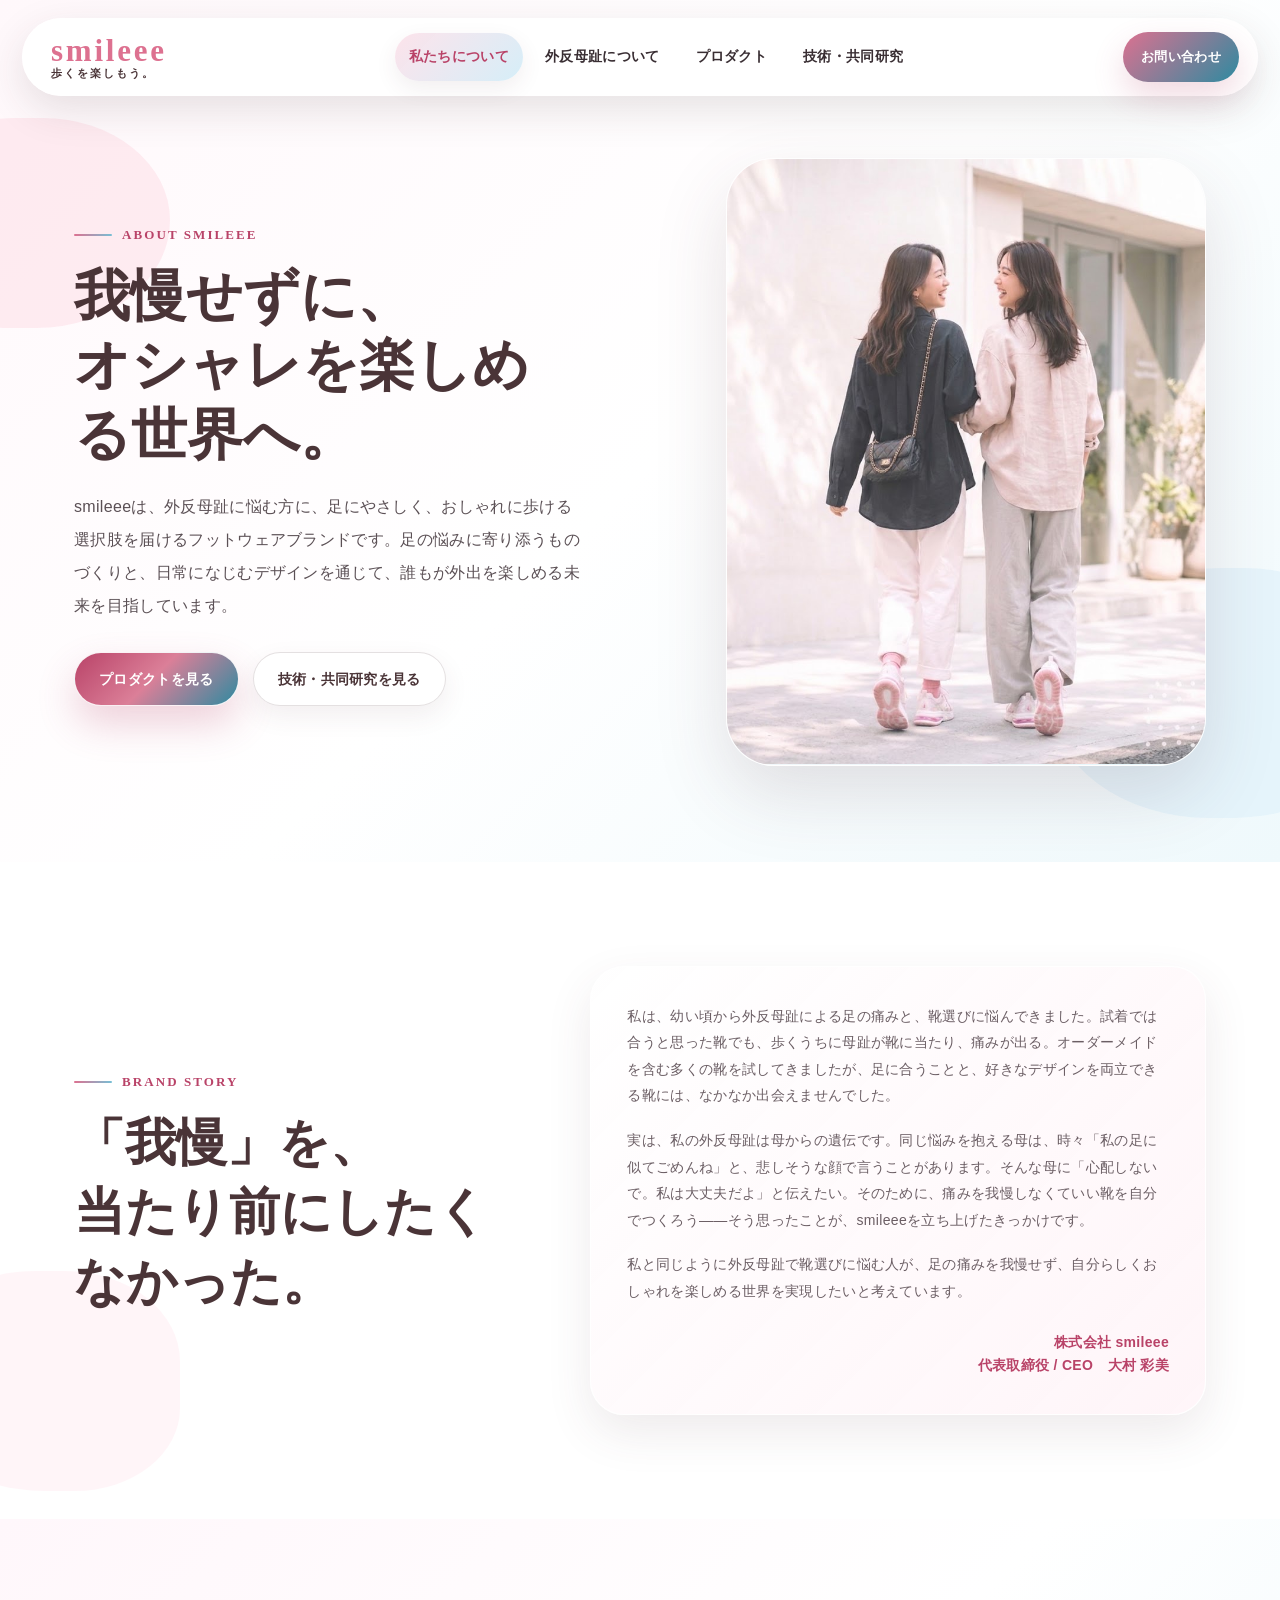
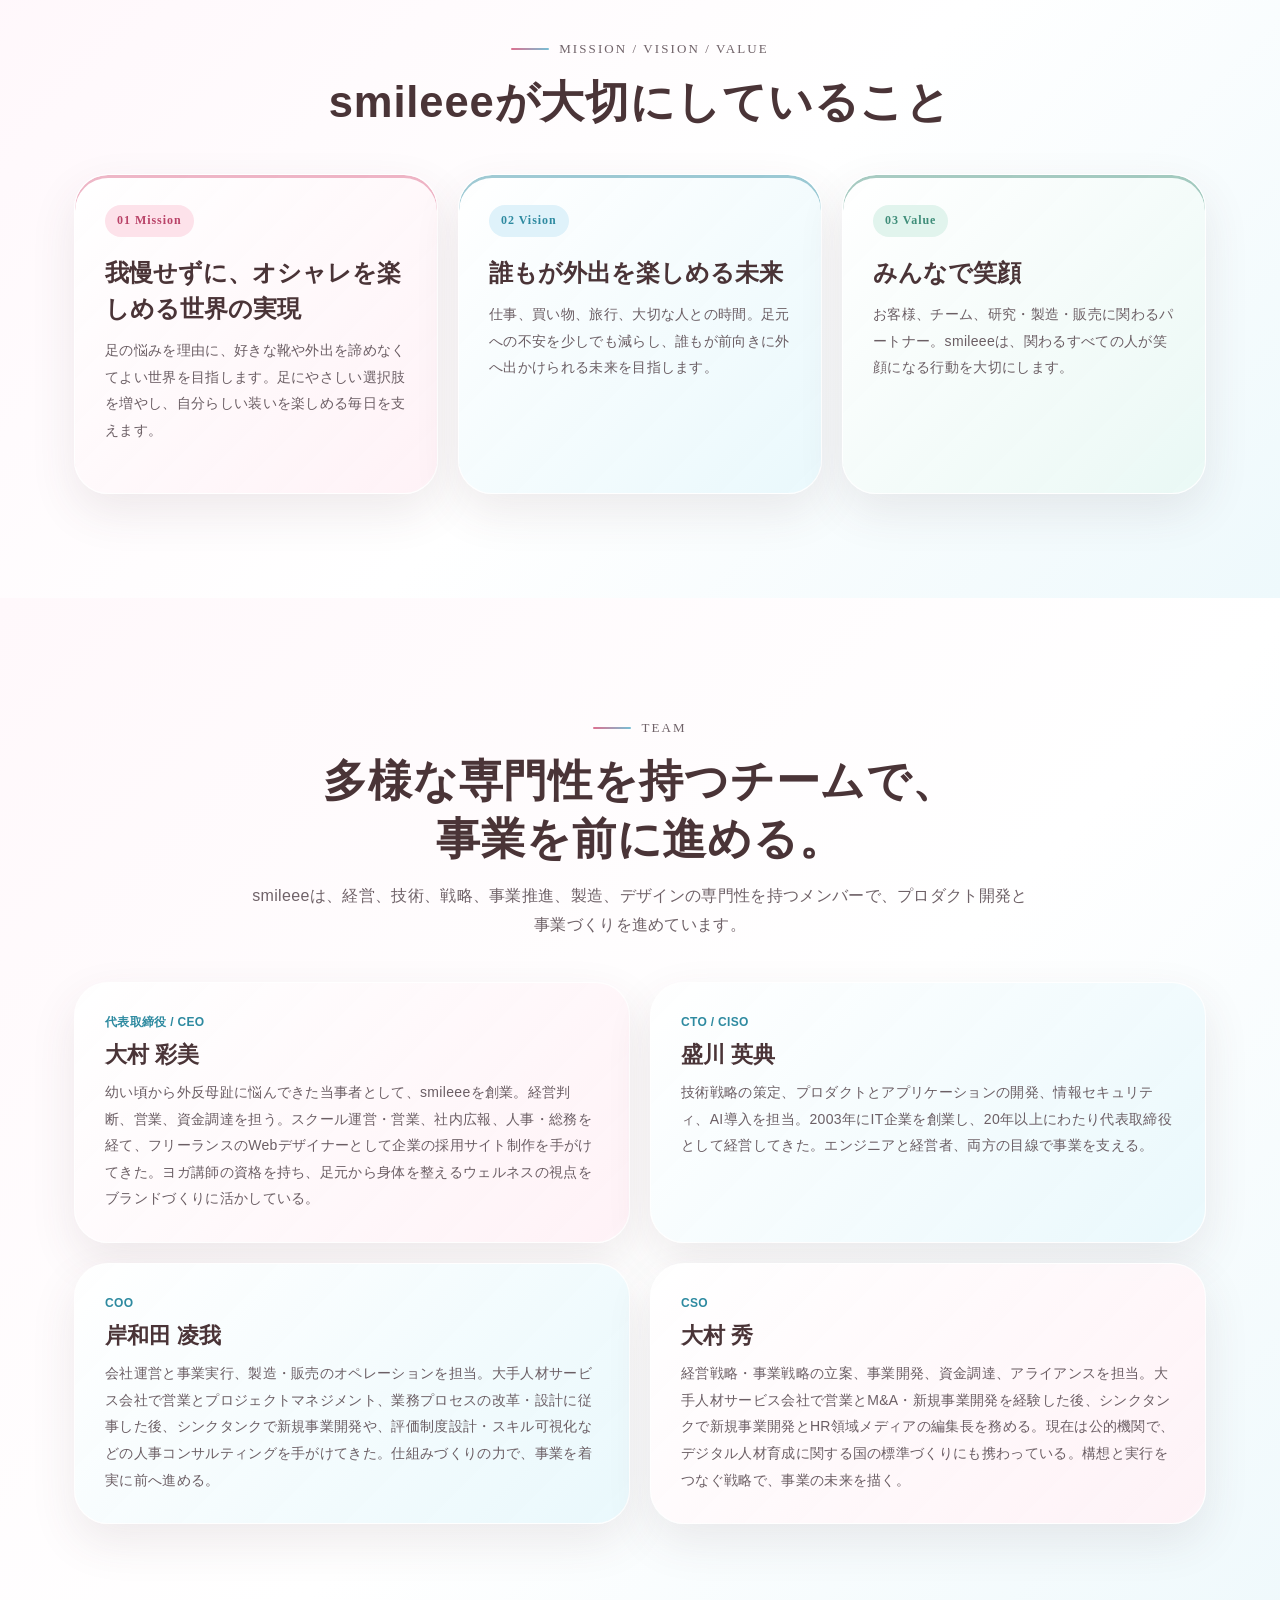
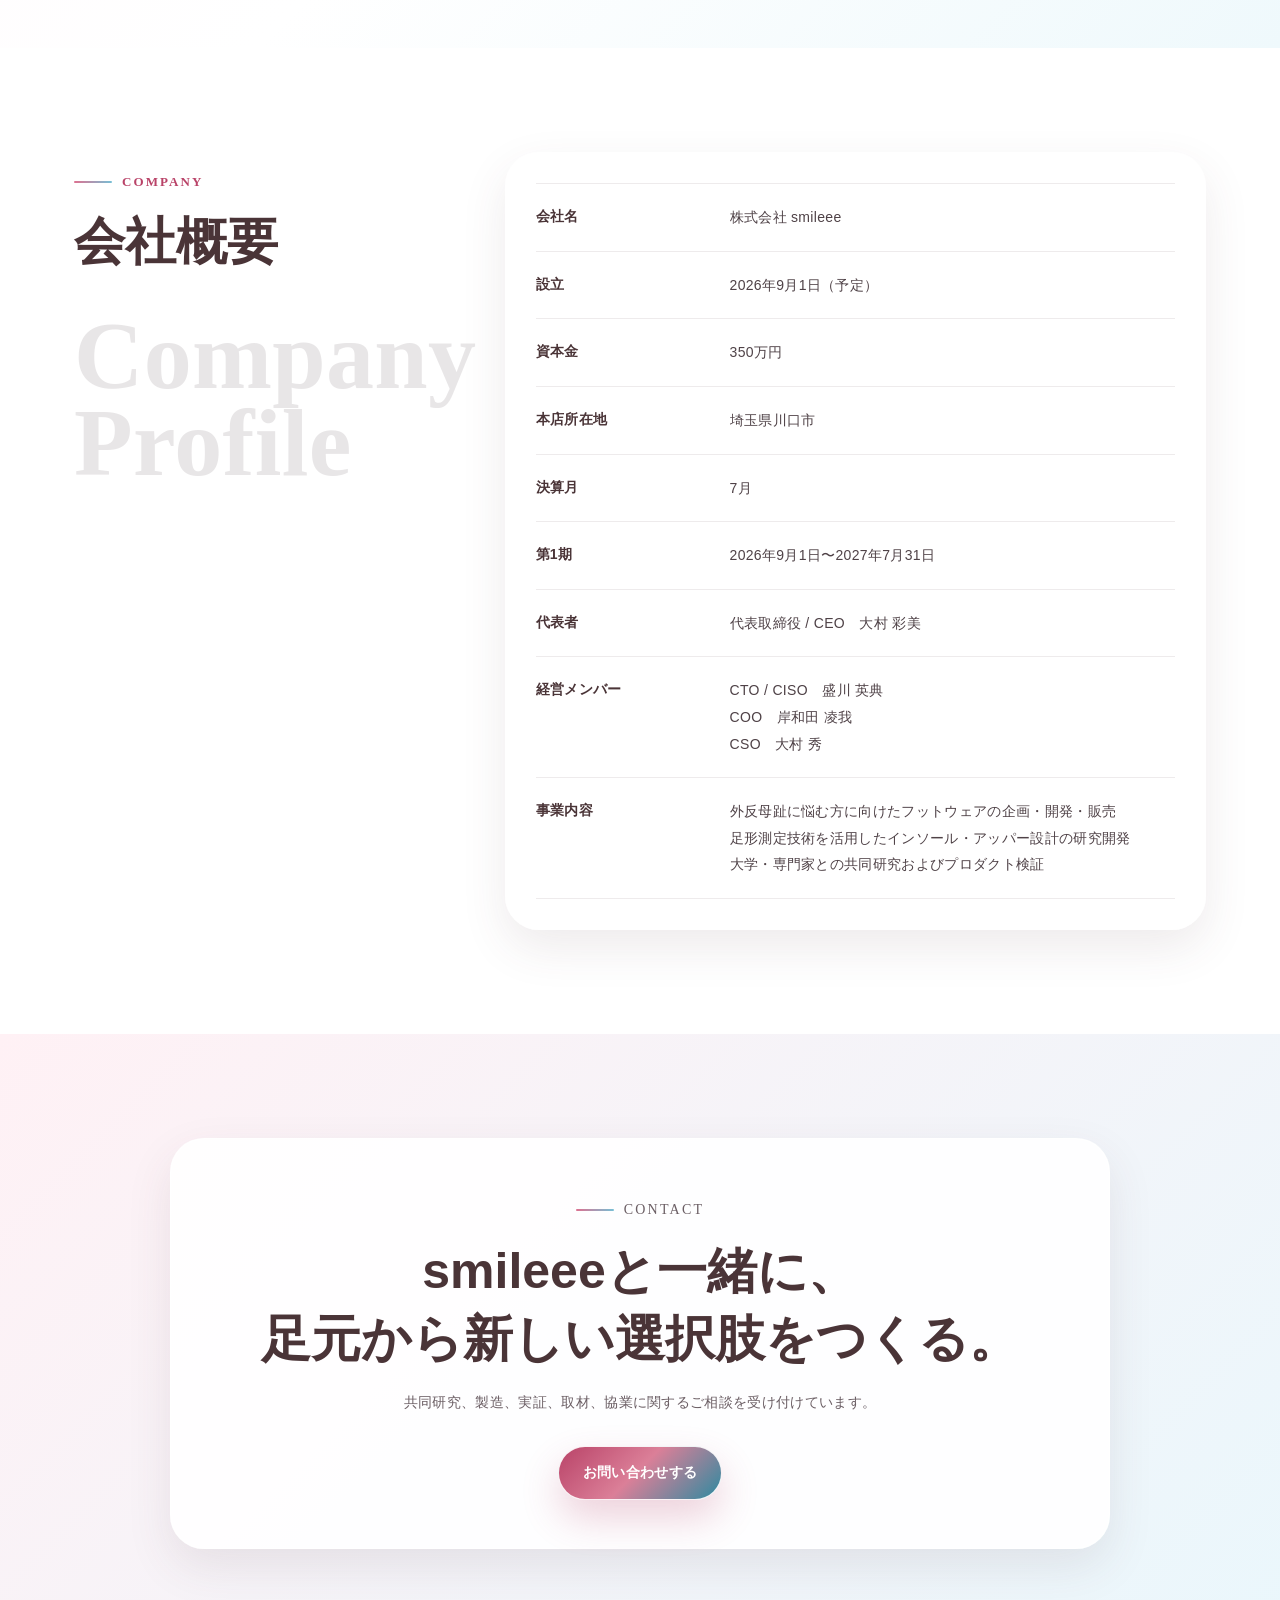
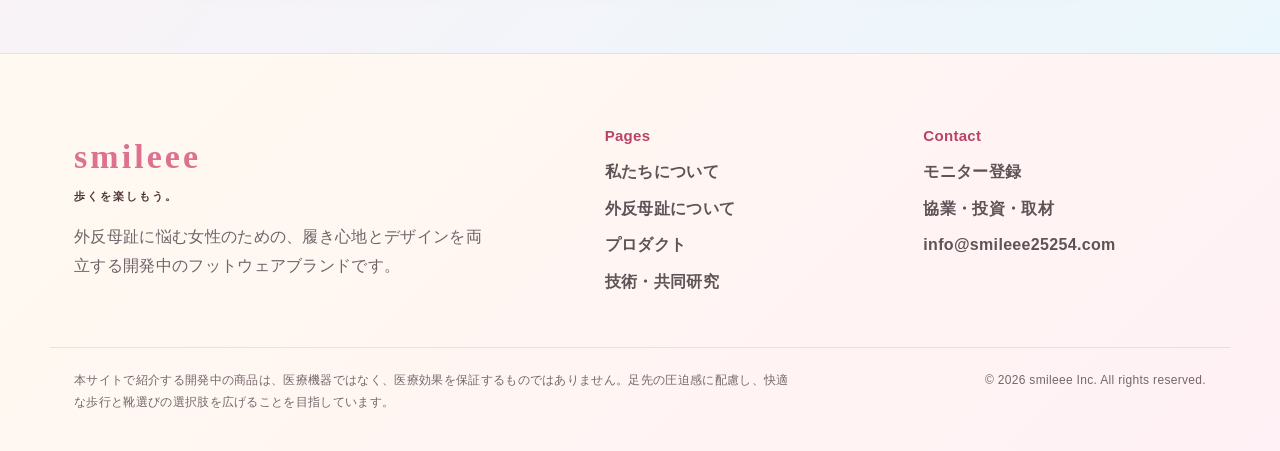
==== commit 90fd95ee: "今回の変更内容" ====
--- a/about.html
+++ b/about.html
@@ -5,7 +5,7 @@
   <meta name="viewport" content="width=device-width, initial-scale=1.0">
   <title>私たちについて | smileee</title>
   <meta name="description" content="「我慢せずに、オシャレを楽しめる世界へ」。smileeeのミッション・ビジョン・バリュー、創業ストーリー、チーム、会社概要を紹介します。">
-  <link rel="stylesheet" href="styles.css?v=20260813-story-prose">
+  <link rel="stylesheet" href="styles.css?v=20260814-text-cards-2">
 </head>
 <body>
   
@@ -16,7 +16,7 @@
       <span class="brand-tagline">歩くを楽しもう。</span>
     </a>
     <nav class="nav-links">
-      <a href="about.html" class="active">私たちについて</a><a href="hallux-valgus.html">外反母趾について</a><a href="products.html">プロダクト</a><a href="technology.html">技術・共同研究</a><a href="contact.html">お問い合わせ</a>
+      <a href="about.html" class="active">私たちについて</a><a href="hallux-valgus.html">外反母趾について</a><a href="products.html">プロダクト</a><a href="technology.html">技術・共同研究</a>
     </nav>
     <a class="header-cta" href="contact.html">お問い合わせ</a>
   </div>
@@ -34,15 +34,9 @@
             <a class="btn btn-secondary" href="technology.html">技術・共同研究を見る</a>
           </div>
         </div>
-        <div class="about-hero-visual" aria-hidden="true">
-          <div class="about-orbit-card">
-            <div class="about-logo-mark">smileee</div>
-            <div class="about-visual-chip chip-mission"><span>Mission</span><strong>Style</strong></div>
-            <div class="about-visual-chip chip-vision"><span>Vision</span><strong>Walk</strong></div>
-            <div class="about-visual-chip chip-value"><span>Value</span><strong>Smile</strong></div>
-            <div class="about-mini-icon about-mini-foot"></div>
-            <div class="about-mini-icon about-mini-life"></div>
-            <div class="about-mini-icon about-mini-research"></div>
+        <div class="about-hero-visual">
+          <div class="about-hero-photo">
+            <img src="assets/scenes/d817eeb4-b289-494c-bbe4-5c0406decad0.jpg" alt="スニーカーを履いて笑顔で並んで歩く2人の女性">
           </div>
         </div>
       </div>
--- a/styles.css
+++ b/styles.css
@@ -173,17 +173,9 @@
 .tech-axis-card h3{font-size:25px;line-height:1.5;letter-spacing:0}
 .tech-axis-card p,.tech-step-card p,.tech-design-grid p,.tech-soft-note,.tech-research-profile dd,.tech-process-grid p,.tech-medical-note p{color:#6b5e64;font-size:14px;font-weight:520;line-height:1.9;margin-top:12px}
 .tech-step-flow{display:grid;grid-template-columns:repeat(3,minmax(0,1fr));gap:24px;position:relative}
-.tech-step-card{position:relative;min-height:342px;padding:26px}
+.tech-step-card{position:relative;min-height:242px;padding:26px}
 .tech-step-card:not(:last-child):after{content:"";position:absolute;right:-26px;top:96px;width:28px;height:2px;background:linear-gradient(90deg,var(--rose),var(--teal));opacity:.62}
 .tech-step-card:not(:last-child):before{content:"";position:absolute;right:-27px;top:92px;width:8px;height:8px;border-top:2px solid var(--teal);border-right:2px solid var(--teal);transform:rotate(45deg);opacity:.68}
-.tech-line-icon{position:relative;display:block;width:64px;height:64px;border-radius:20px;background:linear-gradient(135deg,#fff1f5,#eaf7fc);border:1px solid rgba(46,138,160,.14);margin-bottom:18px}
-.tech-line-icon:before,.tech-line-icon:after{content:"";position:absolute}
-.tech-line-icon-phone:before{left:21px;top:10px;width:22px;height:40px;border:2px solid rgba(46,138,160,.68);border-radius:8px}
-.tech-line-icon-phone:after{left:17px;top:32px;width:30px;height:2px;background:rgba(185,67,104,.62)}
-.tech-line-icon-model:before{left:16px;top:18px;width:28px;height:28px;border:2px solid rgba(46,138,160,.68);transform:rotate(45deg)}
-.tech-line-icon-model:after{left:28px;top:10px;width:2px;height:44px;background:rgba(185,67,104,.5);transform:rotate(45deg)}
-.tech-line-icon-insole:before{left:17px;top:20px;width:34px;height:28px;border:2px solid rgba(46,138,160,.68);border-radius:60% 46% 44% 58%;transform:rotate(-10deg)}
-.tech-line-icon-insole:after{left:24px;top:28px;width:22px;height:2px;background:rgba(185,67,104,.56);transform:rotate(-10deg)}
 .tech-step-note{display:inline-flex;margin-top:12px!important;padding:8px 11px;border-radius:999px;background:#fff7ed;color:#7a6150!important;font-size:12px!important;font-weight:800!important}
 .tech-design-grid{display:grid;grid-template-columns:repeat(3,minmax(0,1fr));gap:18px}
 .tech-design-grid article{padding:26px;min-height:210px}
@@ -257,19 +249,9 @@
 .about-hero-copy{position:relative;z-index:2}
 .about-hero-copy h1{font-size:56px;line-height:1.24;letter-spacing:0;color:var(--brown)}
 .about-hero-copy .lead{max-width:720px;margin-top:22px;color:#5b5055;font-size:16px;line-height:2.05}
-.about-hero-visual{position:relative;z-index:2;min-height:560px}
-.about-orbit-card{position:absolute;inset:28px 0 22px 24px;border-radius:48px;background:rgba(255,255,255,.76);border:1px solid rgba(255,255,255,.96);box-shadow:0 28px 72px rgba(88,56,66,.15);backdrop-filter:blur(14px);overflow:hidden}
-.about-orbit-card:before{content:"";position:absolute;inset:76px 82px;border-radius:48% 52% 54% 46%;background:linear-gradient(135deg,rgba(255,241,246,.86),rgba(230,248,252,.86));border:1px solid rgba(255,255,255,.9)}
-.about-logo-mark{position:absolute;left:50%;top:50%;transform:translate(-50%,-50%);font-family:Georgia,"Times New Roman",serif;font-size:44px;font-weight:700;letter-spacing:.1em;color:var(--rose);z-index:2}
-.about-visual-chip{position:absolute;z-index:3;display:grid;gap:4px;min-width:150px;padding:16px 18px;border-radius:24px;background:rgba(255,255,255,.88);border:1px solid rgba(255,255,255,.96);box-shadow:0 18px 40px rgba(88,56,66,.12)}
-.about-visual-chip span{font-family:Georgia,"Times New Roman",serif;color:var(--rose-deep);font-size:12px;font-weight:900;letter-spacing:.12em}
-.about-visual-chip strong{color:#4f4247;font-size:18px}
-.chip-mission{left:54px;top:76px}.chip-vision{right:54px;top:126px}.chip-value{left:108px;bottom:72px}
-.about-mini-icon{position:absolute;z-index:3;width:56px;height:56px;border-radius:20px;background:rgba(255,255,255,.86);border:1px solid rgba(255,255,255,.96);box-shadow:0 14px 30px rgba(88,56,66,.1)}
-.about-mini-icon:before,.about-mini-icon:after{content:"";position:absolute}
-.about-mini-foot{right:102px;bottom:86px}.about-mini-foot:before{left:18px;top:13px;width:20px;height:30px;border:2px solid rgba(46,138,160,.62);border-radius:55% 45% 48% 52%;transform:rotate(-12deg)}.about-mini-foot:after{left:15px;top:9px;width:6px;height:6px;border-radius:50%;background:rgba(185,67,104,.38);box-shadow:9px 0 0 rgba(185,67,104,.32),17px 2px 0 rgba(185,67,104,.26)}
-.about-mini-life{left:72px;bottom:188px}.about-mini-life:before{left:16px;top:18px;width:24px;height:18px;border-radius:50% 50% 45% 45%;border:2px solid rgba(185,67,104,.55)}.about-mini-life:after{left:27px;top:12px;width:2px;height:30px;background:rgba(46,138,160,.45)}
-.about-mini-research{right:126px;top:58px}.about-mini-research:before{left:18px;top:14px;width:20px;height:26px;border:2px solid rgba(46,138,160,.6);border-radius:8px}.about-mini-research:after{left:23px;top:22px;width:10px;height:2px;background:rgba(185,67,104,.5);box-shadow:0 7px 0 rgba(185,67,104,.42)}
+.about-hero-visual{position:relative;z-index:2}
+.about-hero-photo{position:relative;width:min(100%,480px);margin:0 0 0 auto;aspect-ratio:809/1024;border-radius:48px;border:1px solid rgba(255,255,255,.96);box-shadow:0 28px 72px rgba(88,56,66,.15);overflow:hidden;background:linear-gradient(135deg,rgba(255,241,246,.86),rgba(230,248,252,.86))}
+.about-hero-photo img{width:100%;height:100%;object-fit:contain;display:block}
 .about-story-section{background:#fff}
 .about-story-section:before{content:"";position:absolute;left:-100px;bottom:28px;width:280px;height:220px;border-radius:54% 46% 42% 58%;background:rgba(255,241,246,.72);pointer-events:none}
 .about-story-grid{display:grid;grid-template-columns:minmax(0,.86fr) minmax(420px,1.14fr);gap:52px;align-items:center}
@@ -322,8 +304,8 @@
 .about-cta-panel h2{font-size:clamp(32px,4vw,50px);line-height:1.36;letter-spacing:0}
 .about-cta-panel p:not(.eyebrow){max-width:680px;margin:16px auto 0}
 .about-cta-panel .hero-actions{justify-content:center}
-@media(max-width:1100px){.about-hero-grid,.about-story-grid,.about-company-grid{grid-template-columns:1fr}.about-hero-visual{width:min(640px,100%);margin:0 auto}.about-mvv-grid,.about-work-grid{grid-template-columns:1fr}.about-leadership-grid{grid-template-columns:1fr}.about-team-grid{grid-template-columns:repeat(2,minmax(0,1fr))}.about-company-label span{font-size:64px}}
-@media(max-width:680px){.about-hero{min-height:auto;padding:112px 0 64px}.about-hero-grid{gap:34px}.about-hero-copy h1{font-size:38px;line-height:1.3}.about-hero-copy .lead{font-size:15px;line-height:1.9}.about-hero-actions,.about-cta-panel .hero-actions{display:grid;grid-template-columns:1fr}.about-hero-visual{min-height:430px}.about-orbit-card{inset:8px 0 0;border-radius:34px}.about-orbit-card:before{inset:74px 34px}.about-logo-mark{font-size:30px}.about-visual-chip{min-width:128px;padding:13px 14px;border-radius:20px}.chip-mission{left:18px;top:44px}.chip-vision{right:18px;top:102px}.chip-value{left:34px;bottom:58px}.about-mini-icon{width:48px;height:48px}.about-mini-foot{right:48px;bottom:60px}.about-mini-life{left:22px;bottom:168px}.about-mini-research{right:44px;top:28px}.about-story-card,.about-mvv-card,.about-work-grid article,.about-team-card,.about-company-card,.about-cta-panel{padding:22px}.about-section-copy h2,.about-team-section .section-heading h2,.about-work-section .section-heading h2{font-size:30px}.about-team-grid{grid-template-columns:1fr}.about-team-card.featured{grid-template-columns:1fr}.about-team-card.featured .about-avatar{width:78px;height:78px;font-size:18px}.about-company-card div{grid-template-columns:1fr;gap:8px;padding:18px 0}.about-company-label span{font-size:48px}.about-cta-panel h2{font-size:30px}}
+@media(max-width:1100px){.about-hero-grid,.about-story-grid,.about-company-grid{grid-template-columns:1fr}.about-hero-visual{width:min(640px,100%);margin:0 auto}.about-hero-photo{margin:0 auto}.about-mvv-grid,.about-work-grid{grid-template-columns:1fr}.about-leadership-grid{grid-template-columns:1fr}.about-team-grid{grid-template-columns:repeat(2,minmax(0,1fr))}.about-company-label span{font-size:64px}}
+@media(max-width:680px){.about-hero{min-height:auto;padding:112px 0 64px}.about-hero-grid{gap:34px}.about-hero-copy h1{font-size:38px;line-height:1.3}.about-hero-copy .lead{font-size:15px;line-height:1.9}.about-hero-actions,.about-cta-panel .hero-actions{display:grid;grid-template-columns:1fr}.about-hero-photo{border-radius:34px}.about-story-card,.about-mvv-card,.about-work-grid article,.about-team-card,.about-company-card,.about-cta-panel{padding:22px}.about-section-copy h2,.about-team-section .section-heading h2,.about-work-section .section-heading h2{font-size:30px}.about-team-grid{grid-template-columns:1fr}.about-team-card.featured{grid-template-columns:1fr}.about-team-card.featured .about-avatar{width:78px;height:78px;font-size:18px}.about-company-card div{grid-template-columns:1fr;gap:8px;padding:18px 0}.about-company-label span{font-size:48px}.about-cta-panel h2{font-size:30px}}
 @media(max-width:1100px){.nav-links{display:none}.hero-grid,.split-section,.status-panel,.contact-grid{grid-template-columns:1fr}.value-grid,.four-grid,.feature-image-grid{grid-template-columns:repeat(2,1fr)}.guide-grid{grid-template-columns:repeat(3,1fr)}.mvv-grid,.member-grid,.three-grid{grid-template-columns:1fr}.process-line{grid-template-columns:repeat(2,1fr)}.image-collage{min-height:720px}.visual-main-card{position:relative;right:auto;top:auto;width:100%}.floating-room,.floating-phone,.floating-insole{position:relative;left:auto;right:auto;top:auto;bottom:auto;width:100%;margin-top:14px}.tag-room,.tag-app{display:none}.product-card-row{grid-template-columns:1fr}}
 @media(max-width:680px){.site-header{left:10px;right:10px;top:10px;border-radius:26px}.header-inner{min-height:66px;padding:10px 14px}.header-cta{display:none}.brand-logo{font-size:26px}.page-hero{padding:122px 0 64px}.inner-hero{min-height:auto}.section{padding:74px 0}h1{font-size:38px}.value-grid,.four-grid,.feature-image-grid,.guide-grid,.process-line{grid-template-columns:1fr}.value-card{grid-template-columns:58px 1fr}.value-icon{width:58px;height:58px}.footer-grid,.footer-bottom{display:grid;grid-template-columns:1fr}.cta-panel{padding:32px 22px}.member-card{grid-template-columns:72px 1fr}.member-avatar{width:72px;height:72px}}
 @media(max-width:1100px){.business-section .split-section{grid-template-columns:1fr}.business-section .product-link-card:nth-child(2){margin-top:0}}
@@ -445,12 +427,9 @@
 .products-lineup-card .btn{margin-top:auto;width:100%}
 .products-design-section{background:linear-gradient(135deg,#fff7fb 0%,#fff 52%,#eef9fc 100%)}
 .products-design-grid{display:grid;grid-template-columns:repeat(3,minmax(0,1fr));gap:18px}
-.products-design-grid article{position:relative;min-height:284px;padding:26px;border-radius:32px;background:rgba(255,255,255,.92);border:1px solid rgba(255,255,255,.96);box-shadow:var(--soft-shadow);overflow:hidden}
+.products-design-grid article{position:relative;min-height:212px;padding:26px;border-radius:32px;background:rgba(255,255,255,.92);border:1px solid rgba(255,255,255,.96);box-shadow:var(--soft-shadow);overflow:hidden}
 .products-design-grid article:before{content:"";position:absolute;right:-46px;top:-48px;width:132px;height:112px;border-radius:50%;background:rgba(223,242,250,.62)}
 .products-design-grid article:nth-child(2):before{background:rgba(253,226,234,.66)}
-.products-design-grid span{position:relative;z-index:1;display:inline-grid;place-items:center;width:38px;height:38px;border-radius:50%;background:#dff2fa;color:var(--teal);font-size:12px;font-weight:900;margin-bottom:14px}
-.products-design-grid article:nth-child(2) span{background:#fde2ea;color:var(--rose-deep)}
-.products-design-grid img{position:relative;z-index:1;width:58px;height:58px;object-fit:contain;margin-bottom:14px}
 .products-design-grid h3,.products-design-grid p{position:relative;z-index:1}
 .products-design-grid p{color:#6b5e64;font-size:14px;font-weight:520;line-height:1.9;margin-top:10px}
 .products-split,.technology-split{display:grid;grid-template-columns:minmax(0,.9fr) minmax(360px,1.1fr);gap:34px;align-items:center}
@@ -506,7 +485,6 @@
 .hallux-explain-list p{margin:0!important;color:#4f4247!important;font-weight:850!important;line-height:1.65!important}
 .hallux-customer-grid{display:grid;grid-template-columns:1fr 1fr;gap:22px}
 .hallux-customer-grid article{padding:28px;border-radius:32px;background:rgba(255,255,255,.92);border:1px solid rgba(255,255,255,.96);box-shadow:var(--soft-shadow)}
-.hallux-customer-grid img,.hallux-customer-grid svg{width:74px;height:74px;object-fit:contain;margin-bottom:18px;display:block}
 .hallux-customer-grid article:nth-child(2){background:linear-gradient(135deg,rgba(255,255,255,.95),rgba(236,249,252,.9))}
 .hallux-scale-section{background:linear-gradient(135deg,#fff2f6,#fff 58%,#eef9fc)}
 .hallux-scale-message{display:inline-flex;margin-top:22px!important;padding:13px 18px;border-radius:999px;background:linear-gradient(135deg,#fde2ea,#dff2fa);color:#9e315e!important;font-weight:900!important;line-height:1.55!important}
@@ -534,3 +512,21 @@
 .technology-cta-panel{padding:48px}
 @media(max-width:680px){.technology-axis-section{padding-top:122px}.technology-hero-copy h1{font-size:38px;line-height:1.3}.technology-section-copy h2,.technology-axis-section .section-heading h2,.technology-data-section .section-heading h2,.technology-development-section .section-heading h2,.technology-cta-panel h2{font-size:30px}.technology-hero-visual{min-height:450px}.technology-cta-panel{padding:22px}}
 @media(max-width:680px){.products-design-grid{grid-template-columns:1fr}.products-design-grid article{min-height:auto;padding:22px}}
+
+/* ===== Text-first card design (no icons) ===== */
+.products-design-grid h3,.hallux-customer-grid h3{font-size:20px;line-height:1.6;letter-spacing:0;color:var(--brown)}
+
+/* accent rule along the top edge of each text card */
+.products-design-grid article,.hallux-customer-grid article,.tech-step-card,.tech-axis-card,.about-mvv-card{box-shadow:inset 0 3px 0 rgba(221,113,144,.5),var(--soft-shadow);transition:transform .26s ease}
+.products-design-grid article:nth-child(odd),.hallux-customer-grid article:nth-child(2),.tech-step-card,.tech-axis-card.blue{box-shadow:inset 0 3px 0 rgba(46,138,160,.45),var(--soft-shadow)}
+.about-mvv-card.vision{box-shadow:inset 0 3px 0 rgba(46,138,160,.45),var(--soft-shadow)}
+.about-mvv-card.value{box-shadow:inset 0 3px 0 rgba(63,141,121,.45),var(--soft-shadow)}
+@media(hover:hover){.products-design-grid article:hover,.hallux-customer-grid article:hover,.tech-step-card:hover,.tech-axis-card:hover,.about-mvv-card:hover{transform:translateY(-4px)}}
+@media(prefers-reduced-motion:reduce){.products-design-grid article,.hallux-customer-grid article,.tech-step-card,.tech-axis-card,.about-mvv-card{transition:none}.products-design-grid article:hover,.hallux-customer-grid article:hover,.tech-step-card:hover,.tech-axis-card:hover,.about-mvv-card:hover{transform:none}}
+
+.products-design-grid article{min-height:186px}
+.hallux-customer-grid article{position:relative;overflow:hidden}
+.hallux-customer-grid article:after{content:"";position:absolute;right:-54px;bottom:-58px;width:150px;height:150px;border-radius:50%;background:rgba(253,226,234,.5);z-index:0}
+.hallux-customer-grid article:nth-child(2):after{background:rgba(223,242,250,.58)}
+.hallux-customer-grid h3,.hallux-customer-grid p{position:relative;z-index:1}
+@media(max-width:680px){.products-design-grid article{min-height:auto}.hallux-customer-grid article:after{width:120px;height:120px;right:-44px;bottom:-46px}}
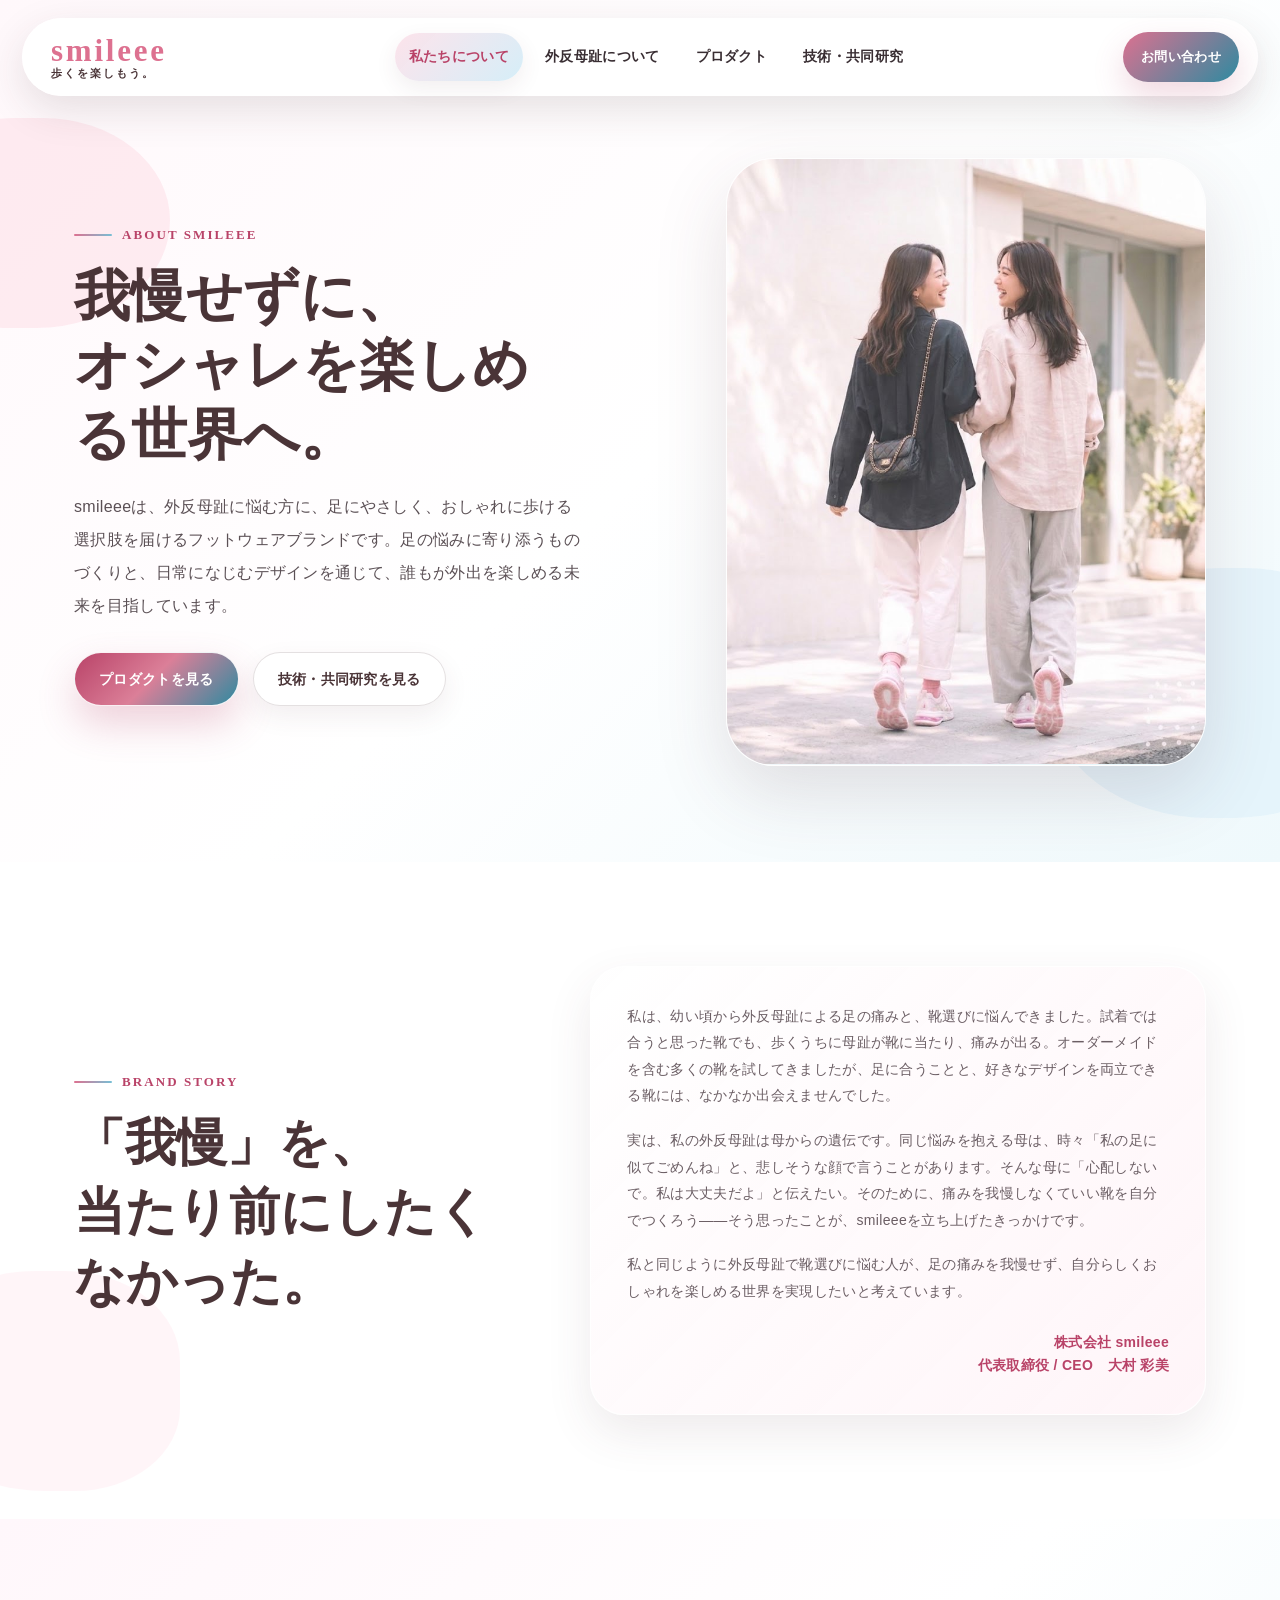
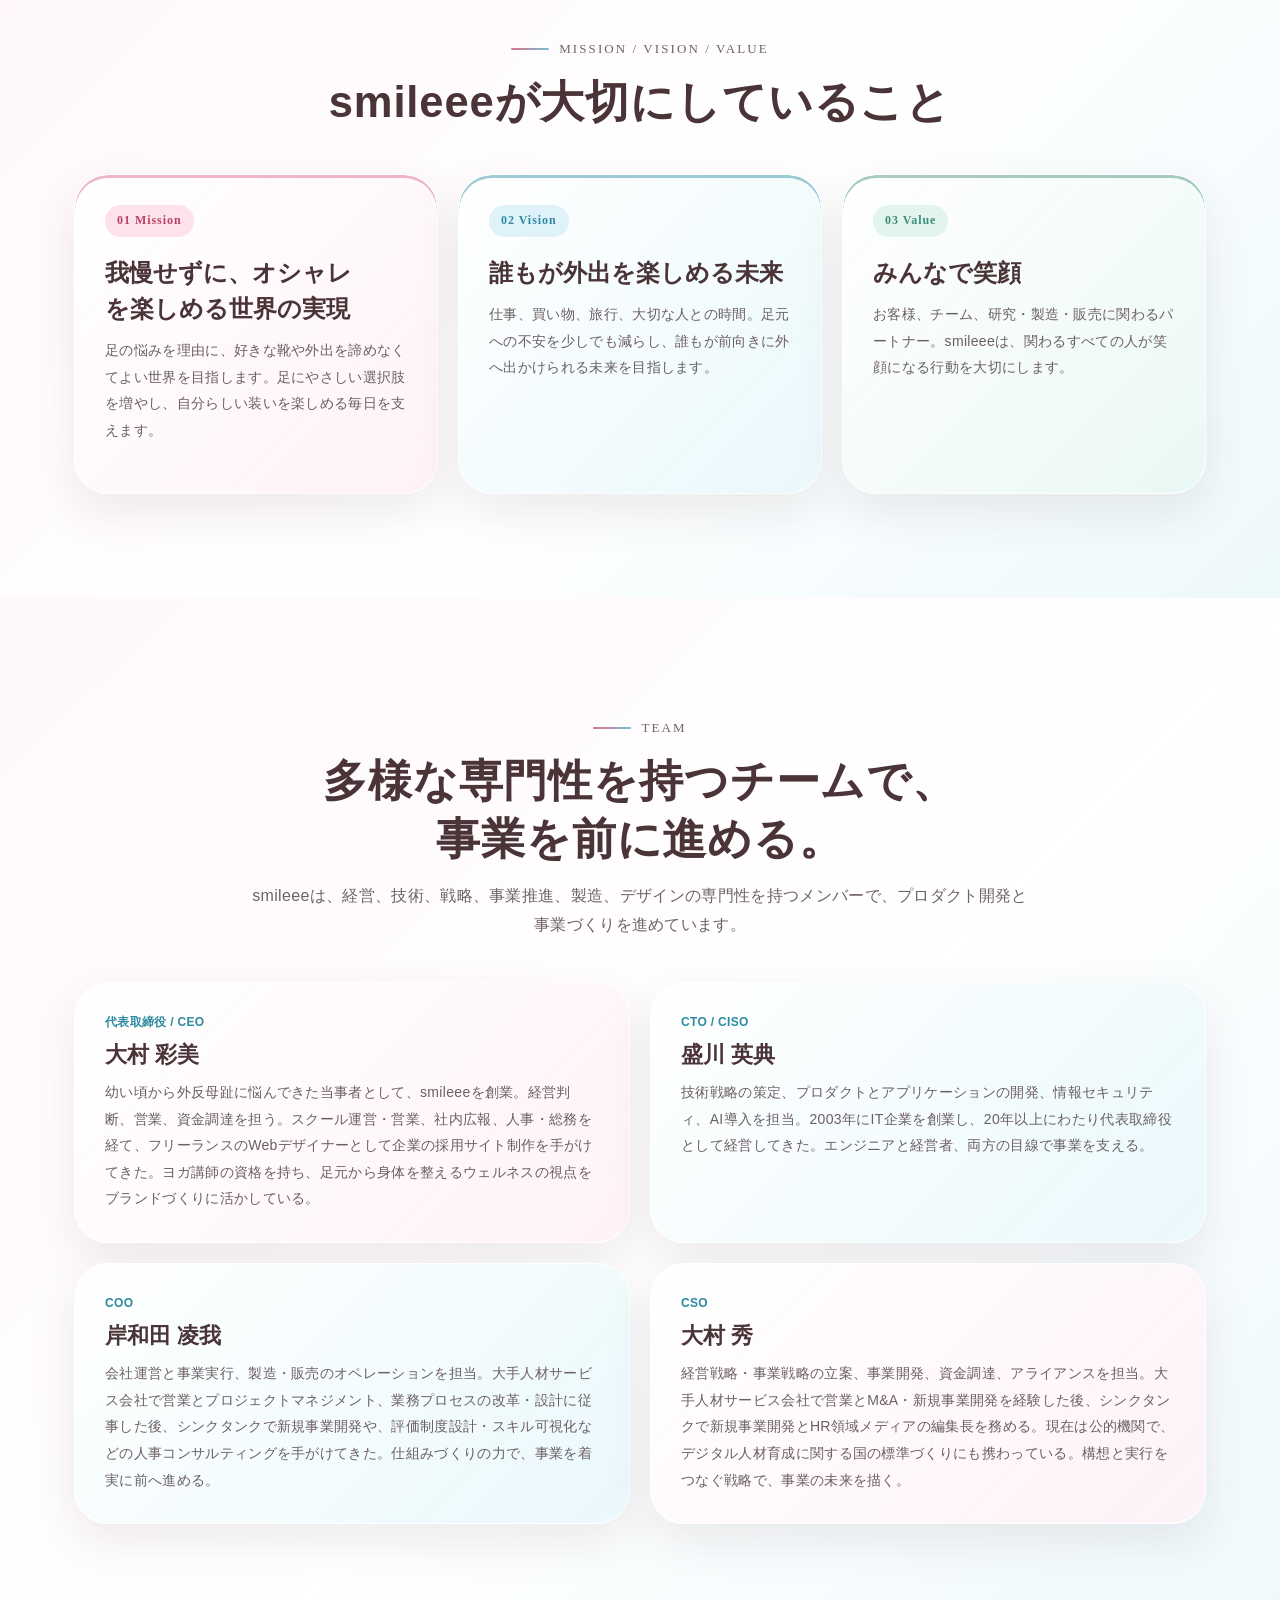
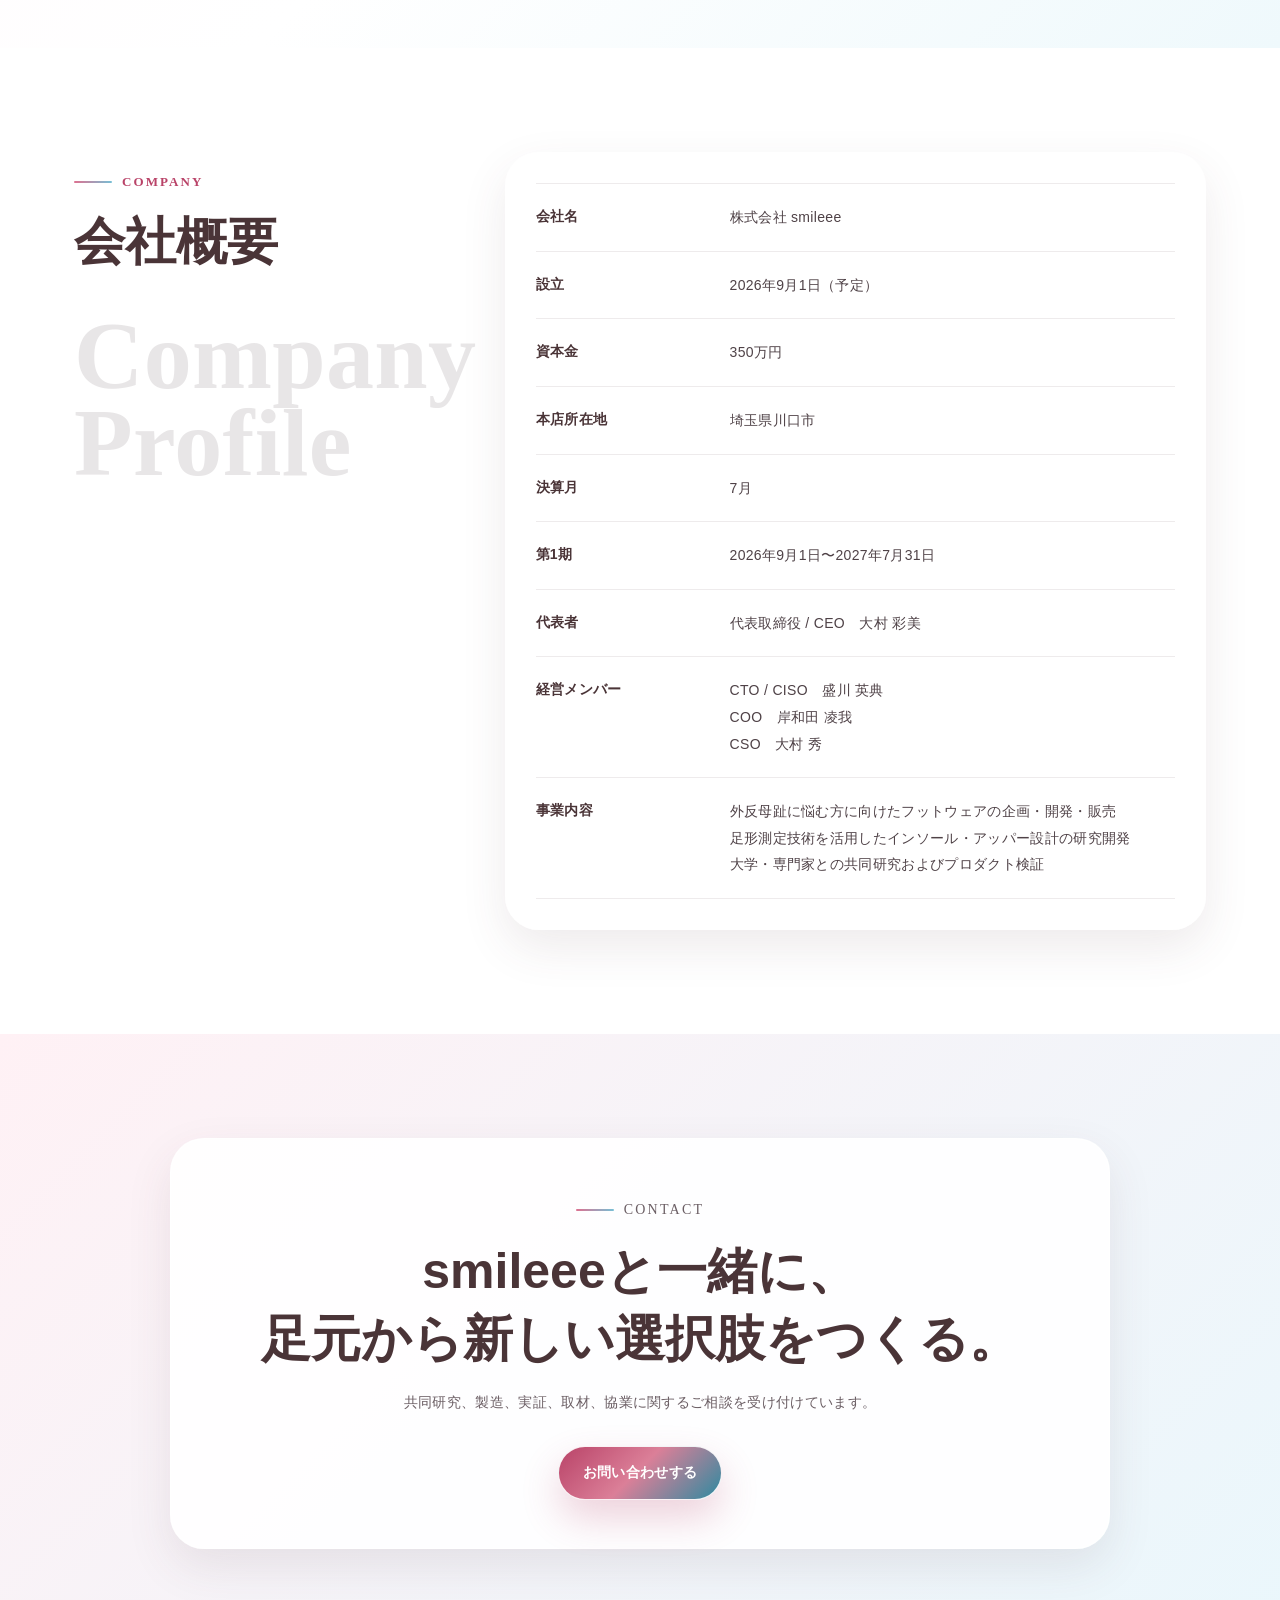
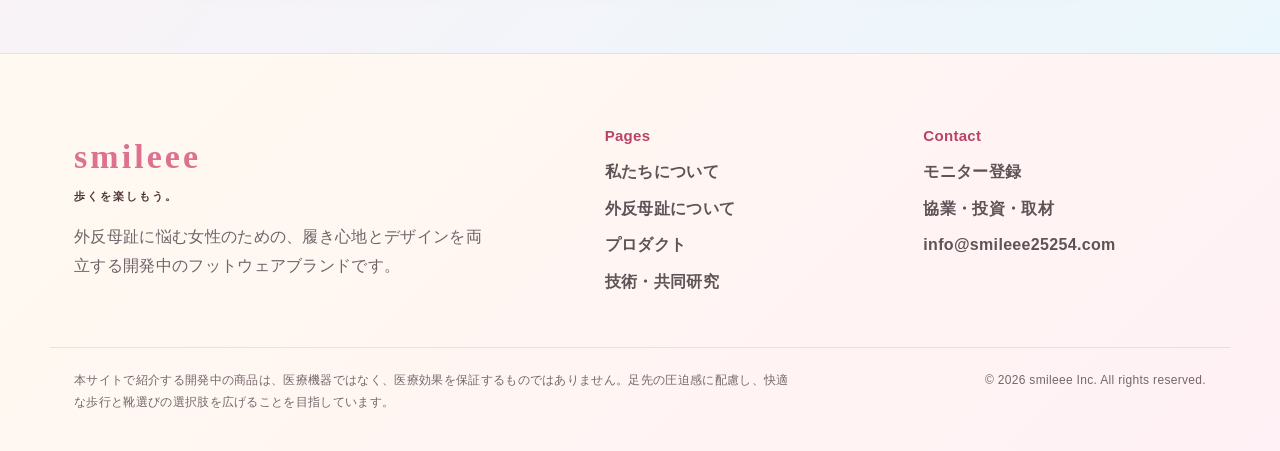
==== commit 868cb09c: "今回の変更内容" ====
--- a/about.html
+++ b/about.html
@@ -5,7 +5,8 @@
   <meta name="viewport" content="width=device-width, initial-scale=1.0">
   <title>私たちについて | smileee</title>
   <meta name="description" content="「我慢せずに、オシャレを楽しめる世界へ」。smileeeのミッション・ビジョン・バリュー、創業ストーリー、チーム、会社概要を紹介します。">
-  <link rel="stylesheet" href="styles.css?v=20260814-text-cards-2">
+  <link rel="stylesheet" href="styles.css?v=20260817-responsive-1">
+  <script src="site.js?v=20260817-responsive-1" defer></script>
 </head>
 <body>
   
@@ -18,9 +19,26 @@
     <nav class="nav-links">
       <a href="about.html" class="active">私たちについて</a><a href="hallux-valgus.html">外反母趾について</a><a href="products.html">プロダクト</a><a href="technology.html">技術・共同研究</a>
     </nav>
-    <a class="header-cta" href="contact.html">お問い合わせ</a>
+    <div class="header-actions">
+      <a class="header-cta" href="contact.html">お問い合わせ</a>
+      <button class="nav-toggle" type="button" id="nav-toggle"
+              aria-controls="global-menu" aria-expanded="false" aria-label="メニューを開く">
+        <span aria-hidden="true"></span><span aria-hidden="true"></span><span aria-hidden="true"></span>
+      </button>
+    </div>
   </div>
 </header>
+
+<div class="mobile-nav" id="global-menu" role="dialog" aria-modal="true" aria-label="メニュー">
+  <nav class="mobile-nav-links" aria-label="モバイルナビゲーション">
+    <a href="about.html" class="active">私たちについて</a>
+    <a href="hallux-valgus.html">外反母趾について</a>
+    <a href="products.html">プロダクト</a>
+    <a href="technology.html">技術・共同研究</a>
+    <a class="mobile-nav-cta" href="contact.html">お問い合わせ</a>
+    <a class="mobile-nav-mail" href="mailto:info@smileee25254.com">info@smileee25254.com</a>
+  </nav>
+</div>
 
   <main>
     <section class="about-hero">
--- a/styles.css
+++ b/styles.css
@@ -530,3 +530,198 @@
 .hallux-customer-grid article:nth-child(2):after{background:rgba(223,242,250,.58)}
 .hallux-customer-grid h3,.hallux-customer-grid p{position:relative;z-index:1}
 @media(max-width:680px){.products-design-grid article{min-height:auto}.hallux-customer-grid article:after{width:120px;height:120px;right:-44px;bottom:-46px}}
+
+/* ==================================================================
+   RESPONSIVE LAYER — 2026-08-17
+   Breakpoints: 1100px (tablet / nav switch), 900px (narrow tablet),
+                680px (phone), 420px (small phone)
+   ================================================================== */
+
+/* ---- 1. Base hardening ------------------------------------------ */
+html{-webkit-text-size-adjust:100%;text-size-adjust:100%}
+body{overflow-x:hidden}
+.container{padding-left:max(24px,env(safe-area-inset-left));padding-right:max(24px,env(safe-area-inset-right))}
+/* the header is fixed — keep in-page anchors (#monitor / #partner) clear of it */
+[id]{scroll-margin-top:124px}
+a:focus-visible,button:focus-visible,.btn:focus-visible{outline:3px solid rgba(46,138,160,.6);outline-offset:3px;border-radius:14px}
+@media(prefers-reduced-motion:reduce){html{scroll-behavior:auto}*,*::before,*::after{animation-duration:.01ms!important;animation-iteration-count:1!important;transition-duration:.01ms!important;scroll-behavior:auto!important}}
+
+/* ---- 2. Header layout + hamburger -------------------------------- */
+.header-actions{display:flex;align-items:center;gap:10px;flex:0 0 auto}
+.nav-toggle{display:none}
+@media(max-width:1100px){
+  .nav-toggle{display:grid;align-content:center;justify-items:center;gap:5px;width:46px;height:46px;padding:0;flex:0 0 auto;border:1px solid rgba(185,67,104,.2);border-radius:16px;background:rgba(255,255,255,.92);box-shadow:0 8px 20px rgba(88,56,66,.08);cursor:pointer;-webkit-tap-highlight-color:transparent}
+  .nav-toggle span{display:block;width:20px;height:2px;border-radius:2px;background:var(--rose-deep);transition:transform .26s ease,opacity .18s ease}
+  .nav-toggle[aria-expanded="true"] span:nth-child(1){transform:translateY(7px) rotate(45deg)}
+  .nav-toggle[aria-expanded="true"] span:nth-child(2){opacity:0}
+  .nav-toggle[aria-expanded="true"] span:nth-child(3){transform:translateY(-7px) rotate(-45deg)}
+}
+
+/* ---- 3. Mobile navigation drawer --------------------------------- */
+.mobile-nav{position:fixed;inset:0;z-index:99;display:grid;align-content:start;padding:124px max(22px,env(safe-area-inset-right)) calc(36px + env(safe-area-inset-bottom,0px)) max(22px,env(safe-area-inset-left));background:linear-gradient(180deg,rgba(255,255,255,.97) 0%,rgba(255,244,248,.97) 100%);backdrop-filter:blur(18px);overflow-y:auto;overscroll-behavior:contain;opacity:0;visibility:hidden;transform:translateY(-10px);transition:opacity .24s ease,transform .28s ease,visibility .28s}
+.mobile-nav.is-open{opacity:1;visibility:visible;transform:none}
+.mobile-nav-links{display:grid;gap:8px;width:100%;max-width:560px;margin:0 auto}
+.mobile-nav-links a{display:flex;align-items:center;min-height:58px;padding:0 20px;border-radius:20px;background:rgba(255,255,255,.78);border:1px solid rgba(255,255,255,.94);box-shadow:0 8px 20px rgba(88,56,66,.06);color:#392e33;font-size:16px;font-weight:800}
+.mobile-nav-links a.active{background:linear-gradient(135deg,rgba(253,226,234,.96),rgba(210,237,248,.92));color:var(--rose-deep)}
+.mobile-nav-cta{margin-top:14px;justify-content:center;background:linear-gradient(135deg,var(--rose-deep),#db7f98 48%,var(--teal))!important;color:#fff!important;border-color:rgba(255,255,255,.9)!important;box-shadow:0 16px 34px rgba(185,67,104,.24)!important}
+.mobile-nav-mail{margin-top:2px;min-height:46px!important;justify-content:center;background:transparent!important;border:0!important;box-shadow:none!important;color:var(--teal)!important;font-size:13px!important;text-decoration:underline;text-underline-offset:4px}
+body.nav-open{overflow:hidden}
+@media(min-width:1101px){.mobile-nav{display:none}}
+@media(max-width:680px){.mobile-nav{padding-top:102px}[id]{scroll-margin-top:100px}}
+
+/* ---- 4. Fluid typography (replaces fixed-px headings) ------------ */
+/* balance keeps Japanese headings from leaving a 1–2 character orphan line */
+h1,h2,h3{text-wrap:balance}
+.lead,.section-heading p,p{text-wrap:pretty}
+h1{font-size:clamp(34px,6vw,76px)}
+h2{font-size:clamp(28px,3.4vw,46px)}
+.business-copy h2{font-size:clamp(28px,4.1vw,56px)}
+.about-hero-copy h1{font-size:clamp(34px,5.6vw,56px)}
+.hallux-hero-copy h1{font-size:clamp(34px,5.6vw,58px)}
+.room-hero-copy h1,.sneaker-hero-copy h1{font-size:clamp(34px,5.6vw,56px)}
+.technology-hero-copy h1{font-size:clamp(34px,5.4vw,54px)}
+.moved-page-panel h1{font-size:clamp(32px,4.6vw,58px)}
+.about-section-copy h2,.about-company-label h2,.about-mvv-section .section-heading h1{font-size:clamp(28px,4vw,52px)}
+.about-cta-panel h2{font-size:clamp(28px,4vw,50px)}
+.products-section-copy h2{font-size:clamp(28px,4vw,52px)}
+.technology-section-copy h2,.technology-axis-section .section-heading h2,.technology-data-section .section-heading h2,.technology-development-section .section-heading h2,.technology-cta-panel h2{font-size:clamp(28px,3.6vw,42px)}
+.room-section-copy h2,.sneaker-section-copy h2{font-size:clamp(28px,3.6vw,42px)}
+.hallux-numbered-copy h2,.hallux-numbered-heading h2{font-size:clamp(28px,4vw,54px)}
+.hallux-numbered-copy h3,.hallux-numbered-heading h3{font-size:clamp(21px,2.7vw,36px)}
+.tech-axis-card h3{font-size:clamp(20px,2.2vw,25px)}
+.about-mvv-card h3{font-size:clamp(19px,2.1vw,24px)}
+.about-team-card h3{font-size:clamp(19px,2vw,22px)}
+.tech-research-profile h3{font-size:clamp(24px,3vw,32px)}
+.tech-medical-note h2{font-size:clamp(24px,2.6vw,30px)}
+.hallux-pie-center strong{font-size:clamp(38px,9vw,58px)}
+.room-concept-card h3{font-size:clamp(24px,3vw,30px)}
+.footer-logo{font-size:clamp(28px,3vw,34px)}
+
+/* ---- 5. Top hero (index) -----------------------------------------
+   The hero artwork is a 16:9 landscape image with the tagline baked in.
+   `cover` on a portrait viewport crops the message away, so below the
+   desktop breakpoint the image is shown whole as a full-width banner. */
+/* Desktop: cap the hero height at the image's own 1672:941 ratio (less the
+   34px bleed) so `cover` can never crop the tagline off the left and right.
+   On short, wide windows 100svh wins and only the top/bottom is trimmed. */
+@media(min-width:1101px){
+  .top-simple-hero{min-height:min(100vh,calc(56.28vw - 36px));min-height:min(100svh,calc(56.28vw - 36px))}
+}
+@media(max-width:1100px){
+  .top-simple-hero{display:block;min-height:0;padding:calc(112px + env(safe-area-inset-top,0px)) 0 0;background:#fff}
+  .top-simple-hero::after{display:none}
+  .top-hero-image{position:relative;left:auto;right:auto;top:auto;bottom:auto;width:100%;height:auto;aspect-ratio:1672/941;object-fit:cover;object-position:center center}
+}
+@media(max-width:680px){
+  .top-simple-hero{padding-top:calc(94px + env(safe-area-inset-top,0px))}
+}
+
+/* ---- 6. Narrow tablet (<=900px) ---------------------------------- */
+@media(max-width:900px){
+  /* three footer columns squeeze the e-mail address below ~900px */
+  .footer-grid{grid-template-columns:1fr 1fr;gap:30px 24px}
+  .footer-brand{grid-column:1/-1}
+  .footer-description{max-width:none}
+  .footer-bottom{display:grid;grid-template-columns:1fr;gap:12px}
+  .footer-bottom p:first-child{max-width:none}
+  /* min-heights were tuned for 3–4 card rows; once stacked they leave dead space */
+  .tech-axis-card,.tech-step-card,.tech-design-grid article,.tech-process-grid article,
+  .about-mvv-card,.about-work-grid article,.products-design-grid article,
+  .room-concept-card,.hallux-approach-grid article,.hallux-choice-grid article,
+  .contact-path,.value-card{min-height:0}
+}
+/* Bounded range: a plain max-width:900px block would sit later in the cascade
+   than the existing max-width:680px rules and leak onto phones. */
+@media(min-width:681px) and (max-width:900px){
+  .products-design-grid,.technology-card-grid.three,.technology-dev-grid{grid-template-columns:repeat(2,minmax(0,1fr))}
+  .hallux-customer-grid{grid-template-columns:1fr}
+}
+/* when a split stacks, the heading should read before the side panel */
+@media(max-width:1100px){
+  .technology-split.reverse .technology-section-copy,
+  .products-split.reverse .products-section-copy{order:-1}
+}
+
+/* ---- 7. Phone (<=680px) ------------------------------------------ */
+@media(max-width:680px){
+  .note-panel{grid-template-columns:1fr;gap:16px;padding:26px 22px;border-radius:26px}
+  .note-panel img{width:64px}
+  .contact-path{min-height:0}
+  .contact-path img{width:70px;height:70px}
+  .guide-grid{grid-template-columns:repeat(2,minmax(0,1fr));gap:12px}
+  .products-lineup-card>img{aspect-ratio:1.2}
+  .about-story-card .about-story-sign{text-align:left}
+  .footer-grid{grid-template-columns:1fr}
+  .site-footer{padding:56px 0 32px}
+  .site-footer li{margin:4px 0}
+  .site-footer li a{display:inline-block;padding:6px 0}
+  .footer-bottom{font-size:11px;margin-top:32px}
+  /* inline citation links: vertical padding grows the hit area without
+     changing layout (they must stay inline so long citations can wrap) */
+  .hallux-source a{padding:7px 0}
+  .hallux-explain-list article{grid-template-columns:30px 1fr;gap:10px;padding:12px 14px}
+  .hallux-explain-list span{width:30px;height:30px}
+  .tech-research-profile dl{gap:10px}
+}
+
+/* ---- 8. Small phone (<=420px) ------------------------------------ */
+@media(max-width:420px){
+  .container{padding-left:max(18px,env(safe-area-inset-left));padding-right:max(18px,env(safe-area-inset-right))}
+  .site-header{left:8px;right:8px}
+  .header-inner{min-height:60px;padding:8px 10px 8px 16px;gap:10px}
+  .brand{min-width:0}
+  .header-inner .brand-logo{font-size:23px}
+  .header-inner .brand-tagline{font-size:10px;letter-spacing:.12em}
+  .nav-toggle{width:42px;height:42px;border-radius:14px}
+  .mobile-nav{padding-top:94px}
+  .btn{min-height:50px;padding:0 18px;font-size:13px}
+  /* hard-coded <br> in headings fights the narrow measure — let text reflow */
+  h1 br,h2 br{display:none}
+  .section{padding:60px 0}
+  .about-story-card,.about-mvv-card,.about-work-grid article,.about-team-card,
+  .about-company-card,.about-cta-panel,.products-lineup-card,.products-design-grid article,
+  .hallux-customer-grid article,.tech-axis-card,.tech-step-card,.tech-research-profile,
+  .tech-medical-note,.technology-cta-panel,.contact-path,.moved-page-panel,
+  .product-link-card,.info-card,.guide-card,.problem-card{padding:18px;border-radius:24px}
+  .news-list{padding:0 14px;border-radius:20px}
+  .hallux-diagram-card{padding:18px;border-radius:26px}
+  .hallux-pie-panel{padding:18px;border-radius:28px}
+  .guide-grid{grid-template-columns:1fr}
+  .about-mvv-card,.tech-axis-card,.tech-step-card,.about-work-grid article,
+  .room-concept-card,.hallux-approach-grid article{min-height:0}
+}
+
+/* ---- 9. Landscape phones (short viewports) ----------------------- */
+@media(orientation:landscape) and (max-height:520px){
+  .site-header{top:8px}
+  .mobile-nav{padding-top:88px}
+  .mobile-nav-links a{min-height:48px}
+  .section{padding:56px 0}
+  .about-hero,.hallux-hero-new,.room-hero,.sneaker-hero,.technology-hero{min-height:0;padding-top:104px;padding-bottom:56px}
+}
+
+/* ---- 10. Touch devices ------------------------------------------- */
+@media(hover:none){
+  .btn:hover{transform:none}
+  .news-item:hover .news-arrow{transform:none}
+}
+
+/* ---- 11. Clearance under the fixed header ------------------------
+   These sections open their page, so they carry the header offset.
+   Declared last so the `.section` padding shorthands above cannot
+   clobber their padding-top. */
+.hallux-what-section,.technology-axis-section,.products-lineup-section,
+.corporate-profile-section{padding-top:156px}
+.contact-entry-section{padding-top:148px}
+@media(max-width:680px){
+  .hallux-what-section,.technology-axis-section,.products-lineup-section,
+  .corporate-profile-section,.contact-entry-section{padding-top:124px}
+}
+@media(max-width:420px){
+  .hallux-what-section,.technology-axis-section,.products-lineup-section,
+  .corporate-profile-section,.contact-entry-section{padding-top:112px}
+}
+@media(orientation:landscape) and (max-height:520px){
+  .hallux-what-section,.technology-axis-section,.products-lineup-section,
+  .corporate-profile-section,.contact-entry-section{padding-top:112px}
+}
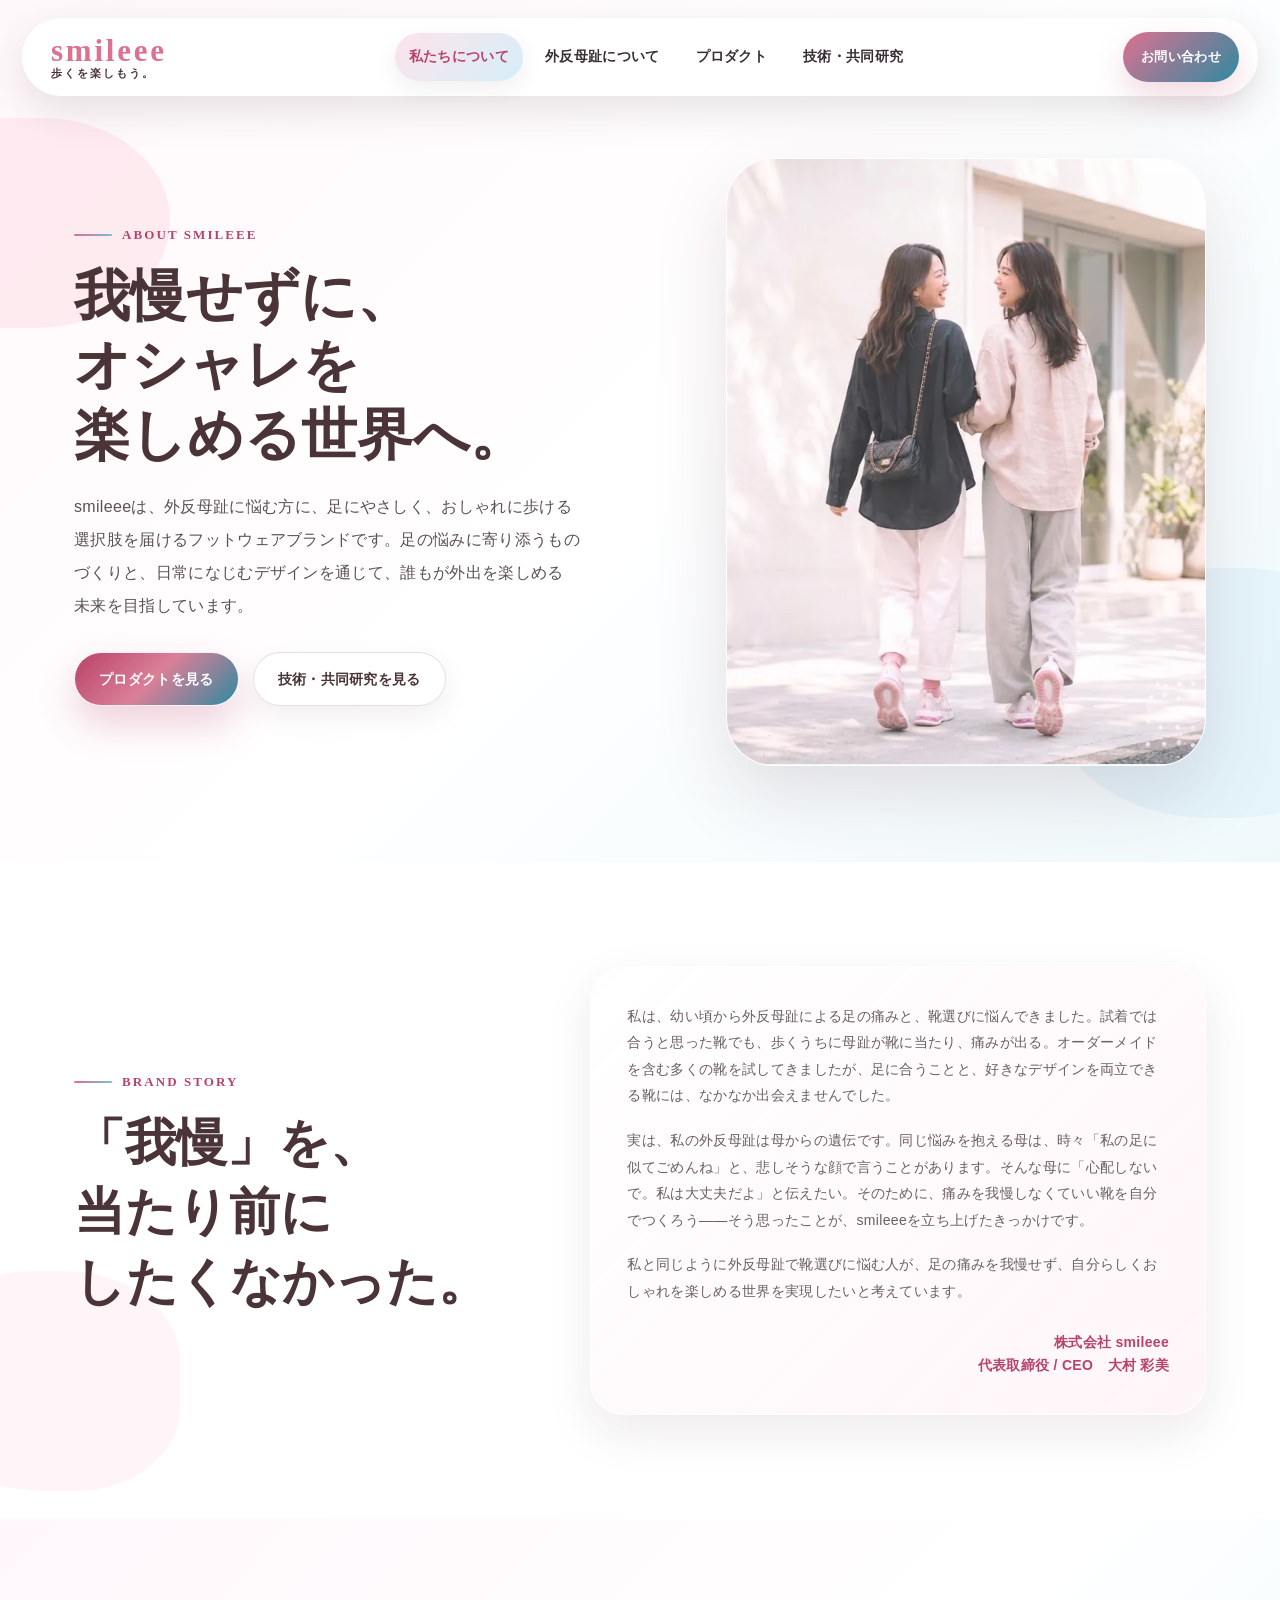
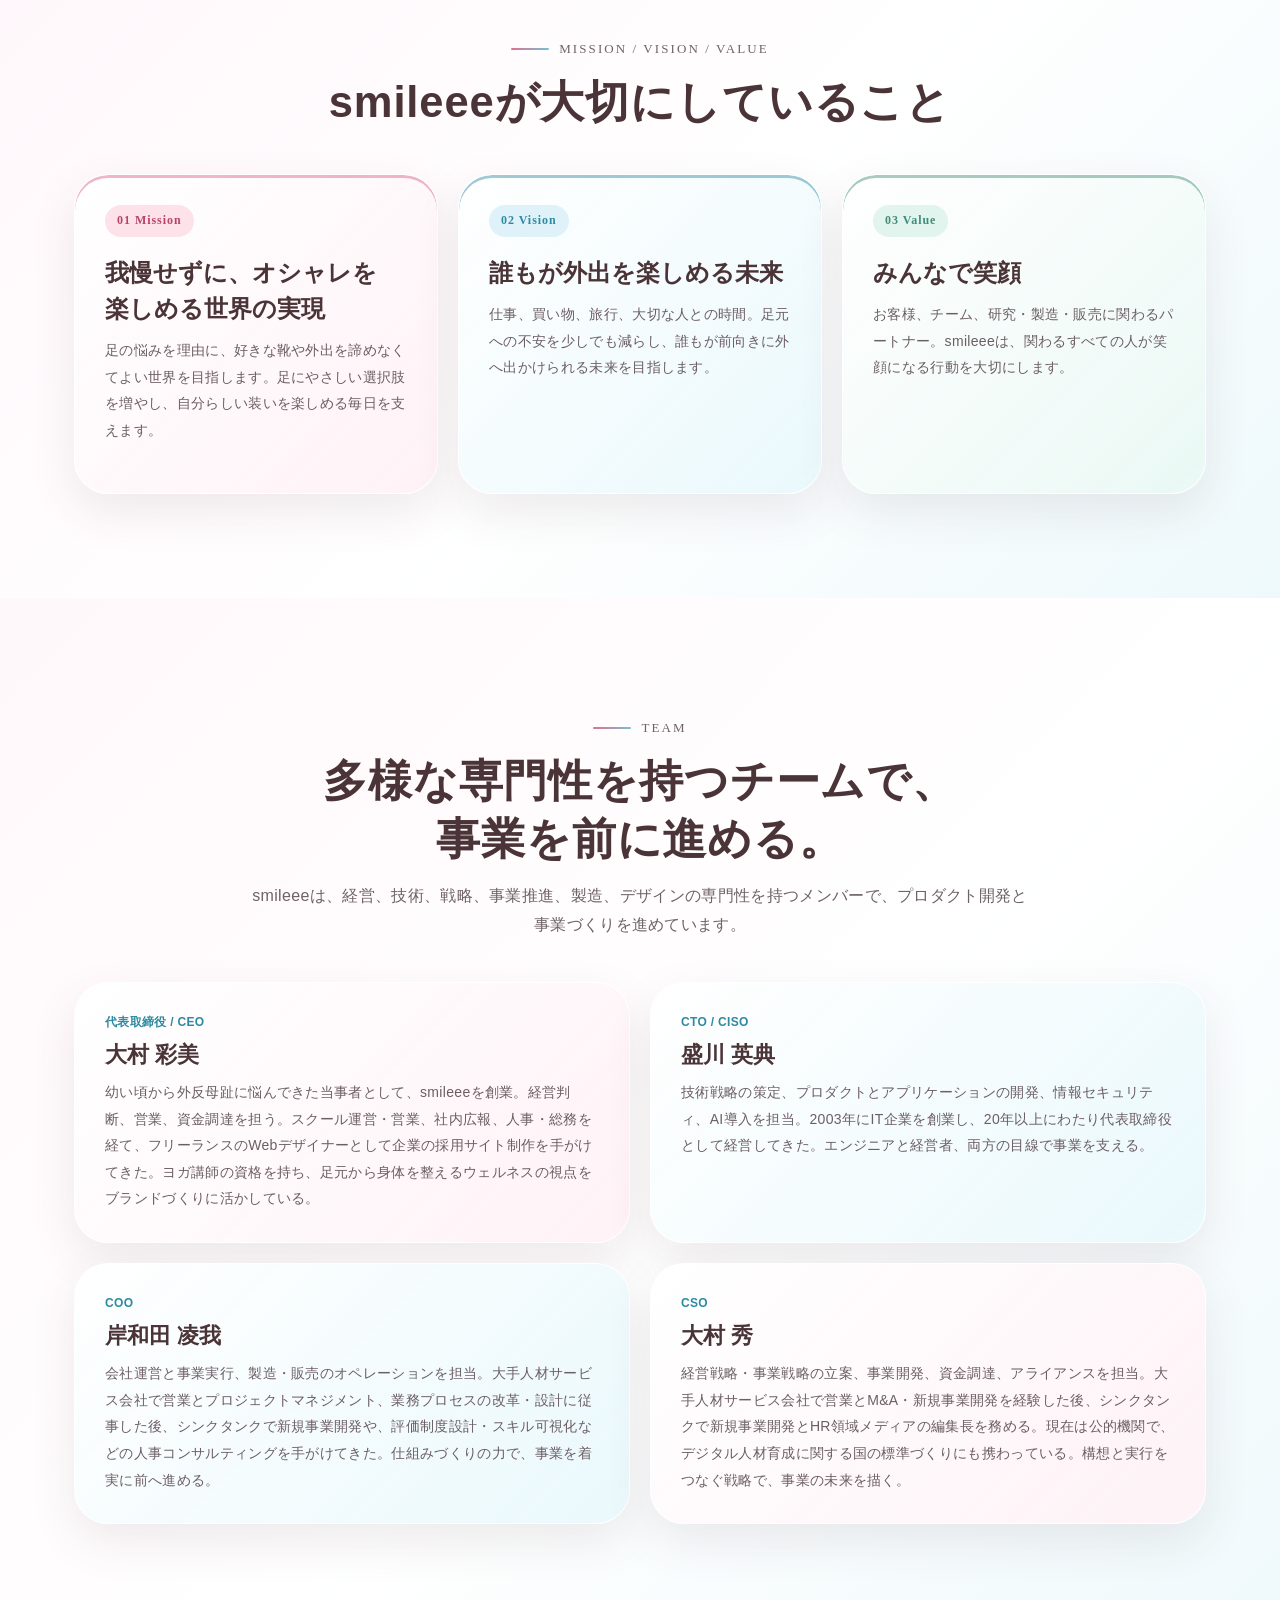
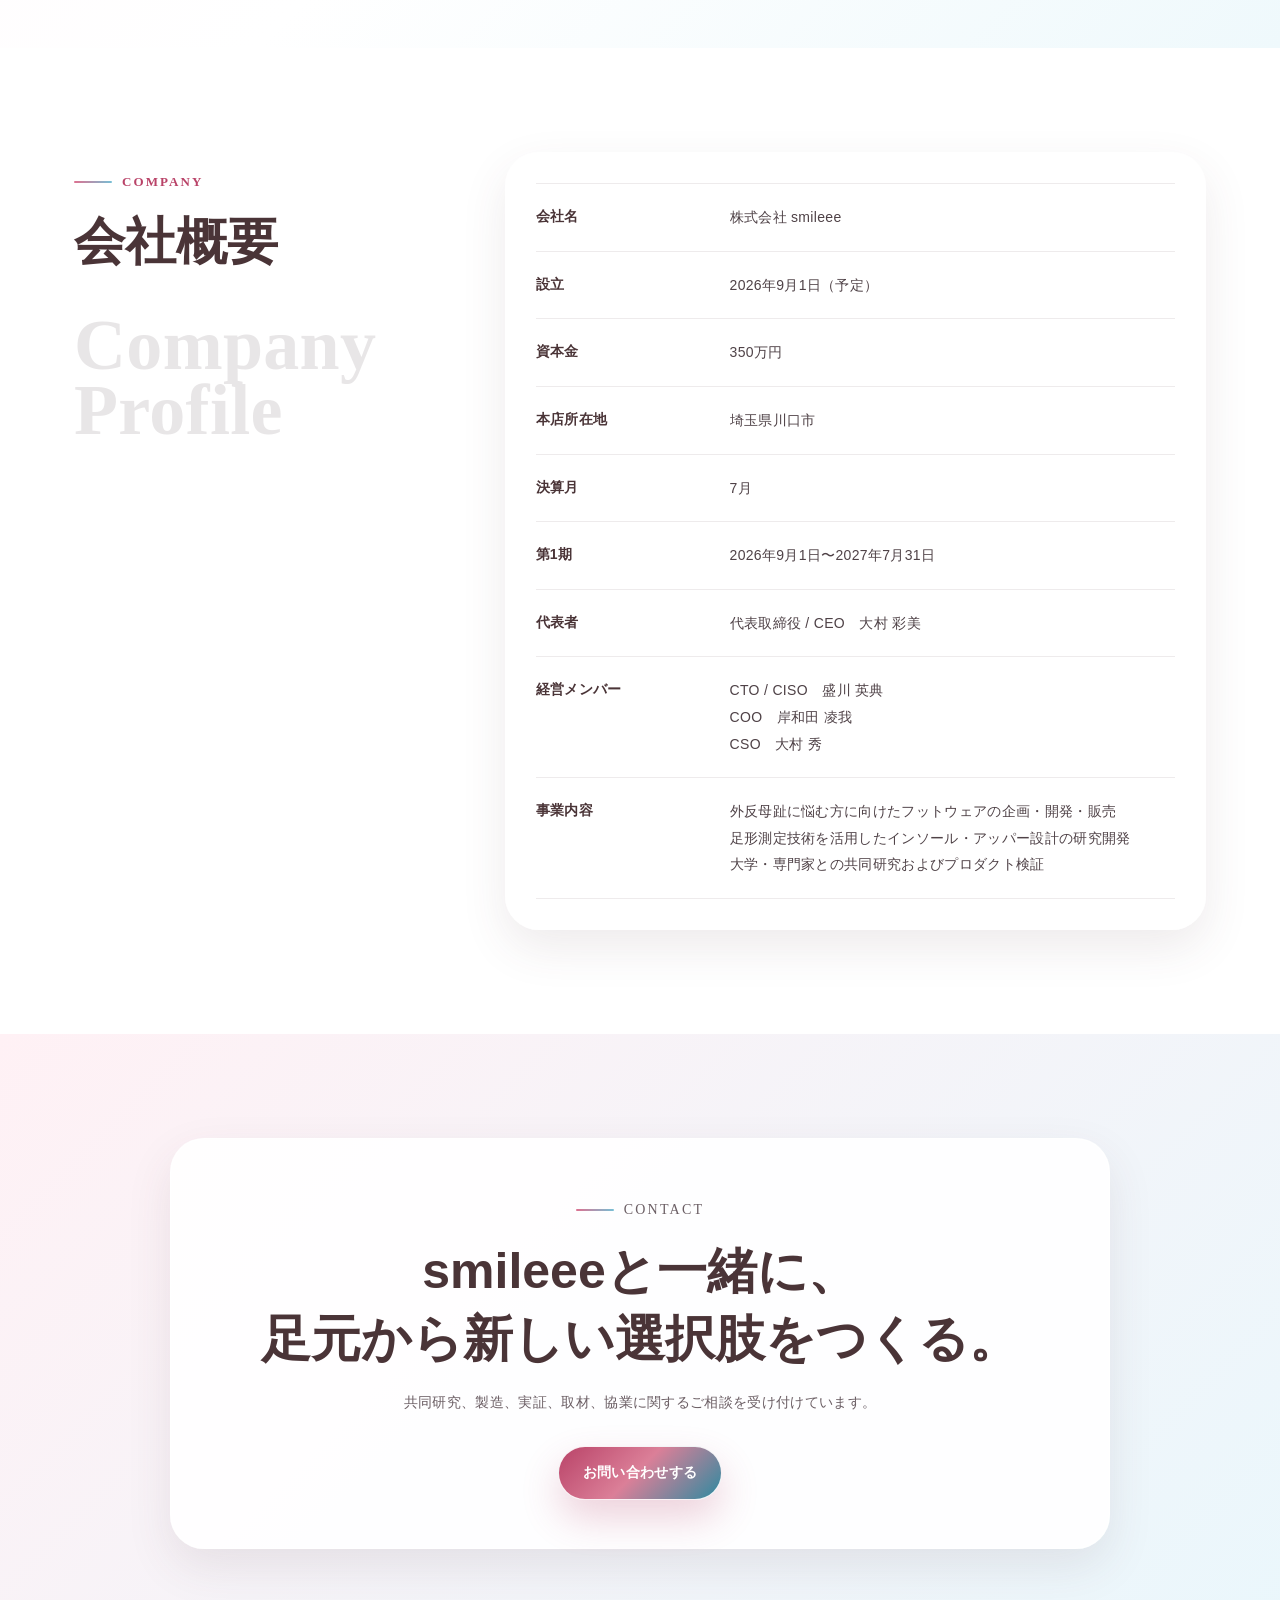
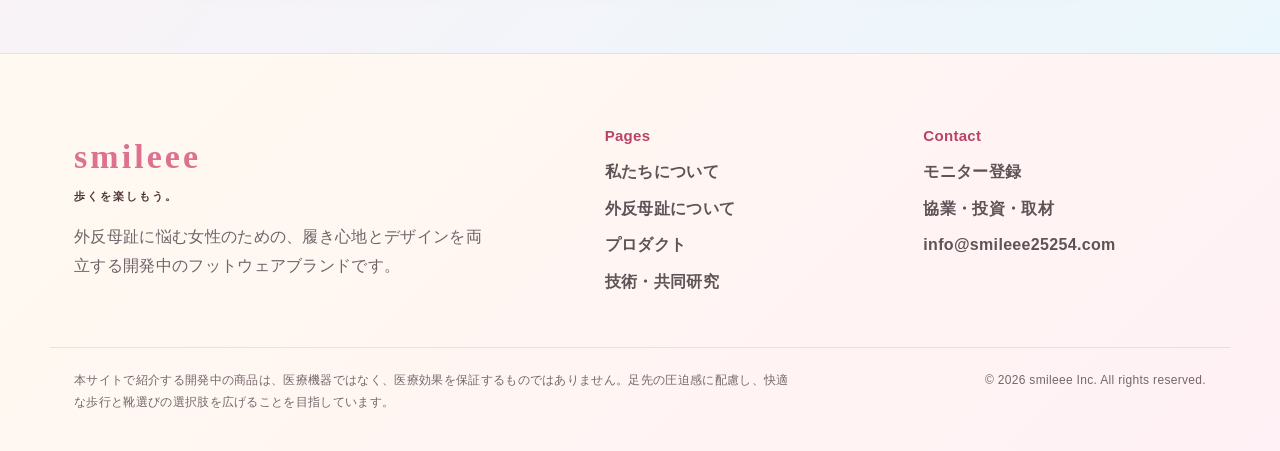
==== commit c1d2888f: "Update smileee website" ====
--- a/about.html
+++ b/about.html
@@ -5,8 +5,8 @@
   <meta name="viewport" content="width=device-width, initial-scale=1.0">
   <title>私たちについて | smileee</title>
   <meta name="description" content="「我慢せずに、オシャレを楽しめる世界へ」。smileeeのミッション・ビジョン・バリュー、創業ストーリー、チーム、会社概要を紹介します。">
-  <link rel="stylesheet" href="styles.css?v=20260817-responsive-1">
-  <script src="site.js?v=20260817-responsive-1" defer></script>
+  <link rel="stylesheet" href="styles.css?v=20260818-responsive-2">
+  <script src="site.js?v=20260818-responsive-2" defer></script>
 </head>
 <body>
   
@@ -54,7 +54,15 @@
         </div>
         <div class="about-hero-visual">
           <div class="about-hero-photo">
-            <img src="assets/scenes/d817eeb4-b289-494c-bbe4-5c0406decad0.jpg" alt="スニーカーを履いて笑顔で並んで歩く2人の女性">
+            <picture>
+              <source type="image/webp" sizes="(min-width:560px) 480px, 92vw"
+                      srcset="assets/responsive/about-hero-420.webp 420w, assets/responsive/about-hero-640.webp 640w, assets/responsive/about-hero-809.webp 809w">
+              <source type="image/jpeg" sizes="(min-width:560px) 480px, 92vw"
+                      srcset="assets/responsive/about-hero-420.jpg 420w, assets/responsive/about-hero-640.jpg 640w, assets/responsive/about-hero-809.jpg 809w">
+              <img src="assets/responsive/about-hero-809.jpg" width="809" height="1024"
+                   fetchpriority="high"
+                   alt="スニーカーを履いて笑顔で並んで歩く2人の女性">
+            </picture>
           </div>
         </div>
       </div>
--- a/styles.css
+++ b/styles.css
@@ -477,7 +477,7 @@
 .hallux-numbered-copy p:not(.eyebrow),.hallux-numbered-heading p:not(.eyebrow),.hallux-customer-grid p{color:#5f5358;font-weight:520;line-height:2;margin-top:16px}
 .hallux-diagram-card{position:relative;display:grid;gap:18px;padding:32px;border-radius:42px;background:linear-gradient(135deg,rgba(255,255,255,.94),rgba(255,244,248,.88));border:1px solid rgba(255,255,255,.96);box-shadow:var(--shadow);overflow:hidden}
 .hallux-diagram-card:before{content:"";position:absolute;right:-64px;top:-60px;width:220px;height:180px;border-radius:50%;background:rgba(220,243,249,.62)}
-.hallux-diagram-card>img{position:relative;z-index:1;width:min(260px,72%);margin:0 auto;filter:drop-shadow(0 16px 28px rgba(88,56,66,.12))}
+.hallux-diagram-card img{position:relative;z-index:1;width:min(260px,72%);margin:0 auto;filter:drop-shadow(0 16px 28px rgba(88,56,66,.12))}
 .hallux-diagram-line{position:absolute;z-index:2;left:51%;top:82px;width:86px;height:160px;border-right:3px dashed rgba(195,70,110,.48);border-radius:50%;transform:rotate(-8deg)}
 .hallux-explain-list{position:relative;z-index:2;display:grid;gap:12px}
 .hallux-explain-list article{display:grid;grid-template-columns:34px 1fr;gap:12px;align-items:center;padding:14px 16px;border-radius:20px;background:rgba(255,255,255,.86);border:1px solid rgba(255,255,255,.94)}
@@ -504,7 +504,7 @@
 @media(max-width:680px){.hallux-what-section{padding-top:124px}.hallux-numbered-heading{margin-bottom:30px}.hallux-section-number{font-size:62px}.hallux-numbered-copy h2,.hallux-numbered-heading h2{font-size:31px}.hallux-numbered-copy h3,.hallux-numbered-heading h3{font-size:23px}.hallux-customer-grid,.hallux-concern-grid-4{grid-template-columns:1fr}.hallux-diagram-card{padding:24px;border-radius:30px}.hallux-diagram-line{display:none}.hallux-customer-grid article{padding:22px}.hallux-scale-message{border-radius:22px}.hallux-pie-panel{padding:24px}.hallux-pie-chart{width:min(280px,100%)}.hallux-pie-chart:before{inset:28px}.hallux-pie-center strong{font-size:46px}.hallux-source a{word-break:break-word}}
 
 .technology-hero{background:linear-gradient(135deg,#fff8fb 0%,#fff 52%,#eef9fc 100%)}
-.hallux-diagram-card>.hallux-diagram-image{width:100%;max-width:100%;border-radius:28px;filter:drop-shadow(0 16px 28px rgba(88,56,66,.12))}
+.hallux-diagram-card .hallux-diagram-image{width:100%;max-width:100%;border-radius:28px;filter:drop-shadow(0 16px 28px rgba(88,56,66,.12))}
 .technology-axis-section{padding-top:156px}
 .technology-hero-copy h1{font-size:54px;line-height:1.24;letter-spacing:0;color:var(--brown)}
 .technology-section-copy h2,.technology-axis-section .section-heading h2,.technology-data-section .section-heading h2,.technology-development-section .section-heading h2,.technology-cta-panel h2{font-size:42px;line-height:1.36;letter-spacing:0;color:var(--brown)}
@@ -725,3 +725,96 @@
   .hallux-what-section,.technology-axis-section,.products-lineup-section,
   .corporate-profile-section,.contact-entry-section{padding-top:112px}
 }
+
+/* ==================================================================
+   RESPONSIVE LAYER 2 — 2026-08-18
+   The 1100px breakpoint exists because the desktop nav no longer fits
+   there. Card grids were stacked at the same width purely because they
+   shared that query, which left 901–1100px full of half-empty rows.
+   This layer separates the two: nav still switches at 1100px, content
+   keeps its columns down to 900px.
+   ================================================================== */
+
+/* ---- 12. Card grids keep their columns down to 900px ------------- */
+@media(min-width:901px) and (max-width:1100px){
+  .contact-grid,
+  .product-card-row,
+  .about-leadership-grid,
+  .products-lineup-grid{grid-template-columns:repeat(2,minmax(0,1fr))}
+  .about-mvv-grid,
+  .about-work-grid,
+  .three-grid,
+  .technology-card-grid.three,
+  .technology-dev-grid{grid-template-columns:repeat(3,minmax(0,1fr))}
+  /* three steps in two columns strands the third one beside dead space */
+  .tech-step-flow{grid-template-columns:repeat(3,minmax(0,1fr))}
+  .tech-step-card:not(:last-child):after,
+  .tech-step-card:not(:last-child):before{display:block}
+  /* the date / title / tag row still fits on one line here */
+  .news-item{grid-template-columns:128px minmax(0,1fr) auto;gap:18px}
+  .news-item-title{grid-column:auto}
+  .news-type{grid-column:auto;grid-row:auto;justify-self:auto}
+}
+
+/* Two product cards read better side by side than stacked full-width:
+   the card art is only 204px wide and looks stranded in a 700px card. */
+@media(min-width:681px) and (max-width:900px){
+  .product-card-row{grid-template-columns:repeat(2,minmax(0,1fr))}
+  /* an odd card left alone on the last row spans it instead of leaving a hole */
+  .products-design-grid>article:last-child:nth-child(odd),
+  .tech-step-flow>.tech-step-card:last-child:nth-child(odd),
+  .technology-dev-grid>article:last-child:nth-child(odd),
+  .technology-card-grid.three>article:last-child:nth-child(odd){grid-column:1/-1}
+  .tech-step-flow{grid-template-columns:repeat(2,minmax(0,1fr))}
+}
+
+/* ---- 13. "Company Profile" watermark ------------------------------
+   At 96px the word "Company" is wider than its own grid column, so it
+   slid under the adjacent card. Cap it to what the column can hold. */
+.about-company-label span{font-size:clamp(36px,6vw,72px)}
+@supports (container-type:inline-size){
+  .about-company-label{container-type:inline-size}
+  .about-company-label span{font-size:clamp(36px,19cqi,72px)}
+}
+
+/* ---- 14. Touch target sizing -------------------------------------
+   Below the nav breakpoint every link is a touch target; 44px is the
+   smallest comfortable one. */
+@media(max-width:1100px){
+  .brand{justify-content:center;min-height:44px}
+  .site-footer li a{display:inline-block;padding:8px 0}
+  /* lone card CTAs match the full-width buttons used elsewhere */
+  .contact-path .btn{width:100%}
+}
+@media(max-width:680px){
+  .hallux-source a{padding:9px 0}
+  .mobile-nav-mail{min-height:48px!important}
+}
+
+/* ---- 15. Japanese line breaking -----------------------------------
+   Headings otherwise break between any two kana, which splits words
+   like ものづくり. Chrome breaks at phrase boundaries instead; other
+   engines simply ignore the value. */
+h1,h2,h3,.lead,.section-heading p{word-break:auto-phrase}
+
+/* ---- 16. Landscape phones ----------------------------------------
+   The drawer has to fit six items into ~400px of height. */
+@media(orientation:landscape) and (max-height:520px){
+  .mobile-nav{padding-top:78px}
+  .mobile-nav-links{gap:6px}
+  .mobile-nav-links a{min-height:44px}
+  .mobile-nav-cta{margin-top:8px}
+  .mobile-nav-mail{min-height:40px!important;margin-top:0}
+}
+
+/* ---- 17. Hardening ------------------------------------------------ */
+/* <picture> only exists to pick a source; it must not become a box of
+   its own inside the grids and flex rows the <img> was laid out in. */
+picture{display:contents}
+/* Reserve the picture's aspect box so late-loading art cannot reflow the
+   page under the reader's thumb. (The top hero already carries its own
+   ratio inside the <=1100px banner rule.) */
+.hallux-diagram-image{aspect-ratio:2196/1920}
+.product-link-card img,.products-lineup-card>img{background:#fff}
+/* A long address is the one string that can outgrow a 320px phone. */
+.footer-bottom,.site-footer li,.mobile-nav-mail{overflow-wrap:anywhere}
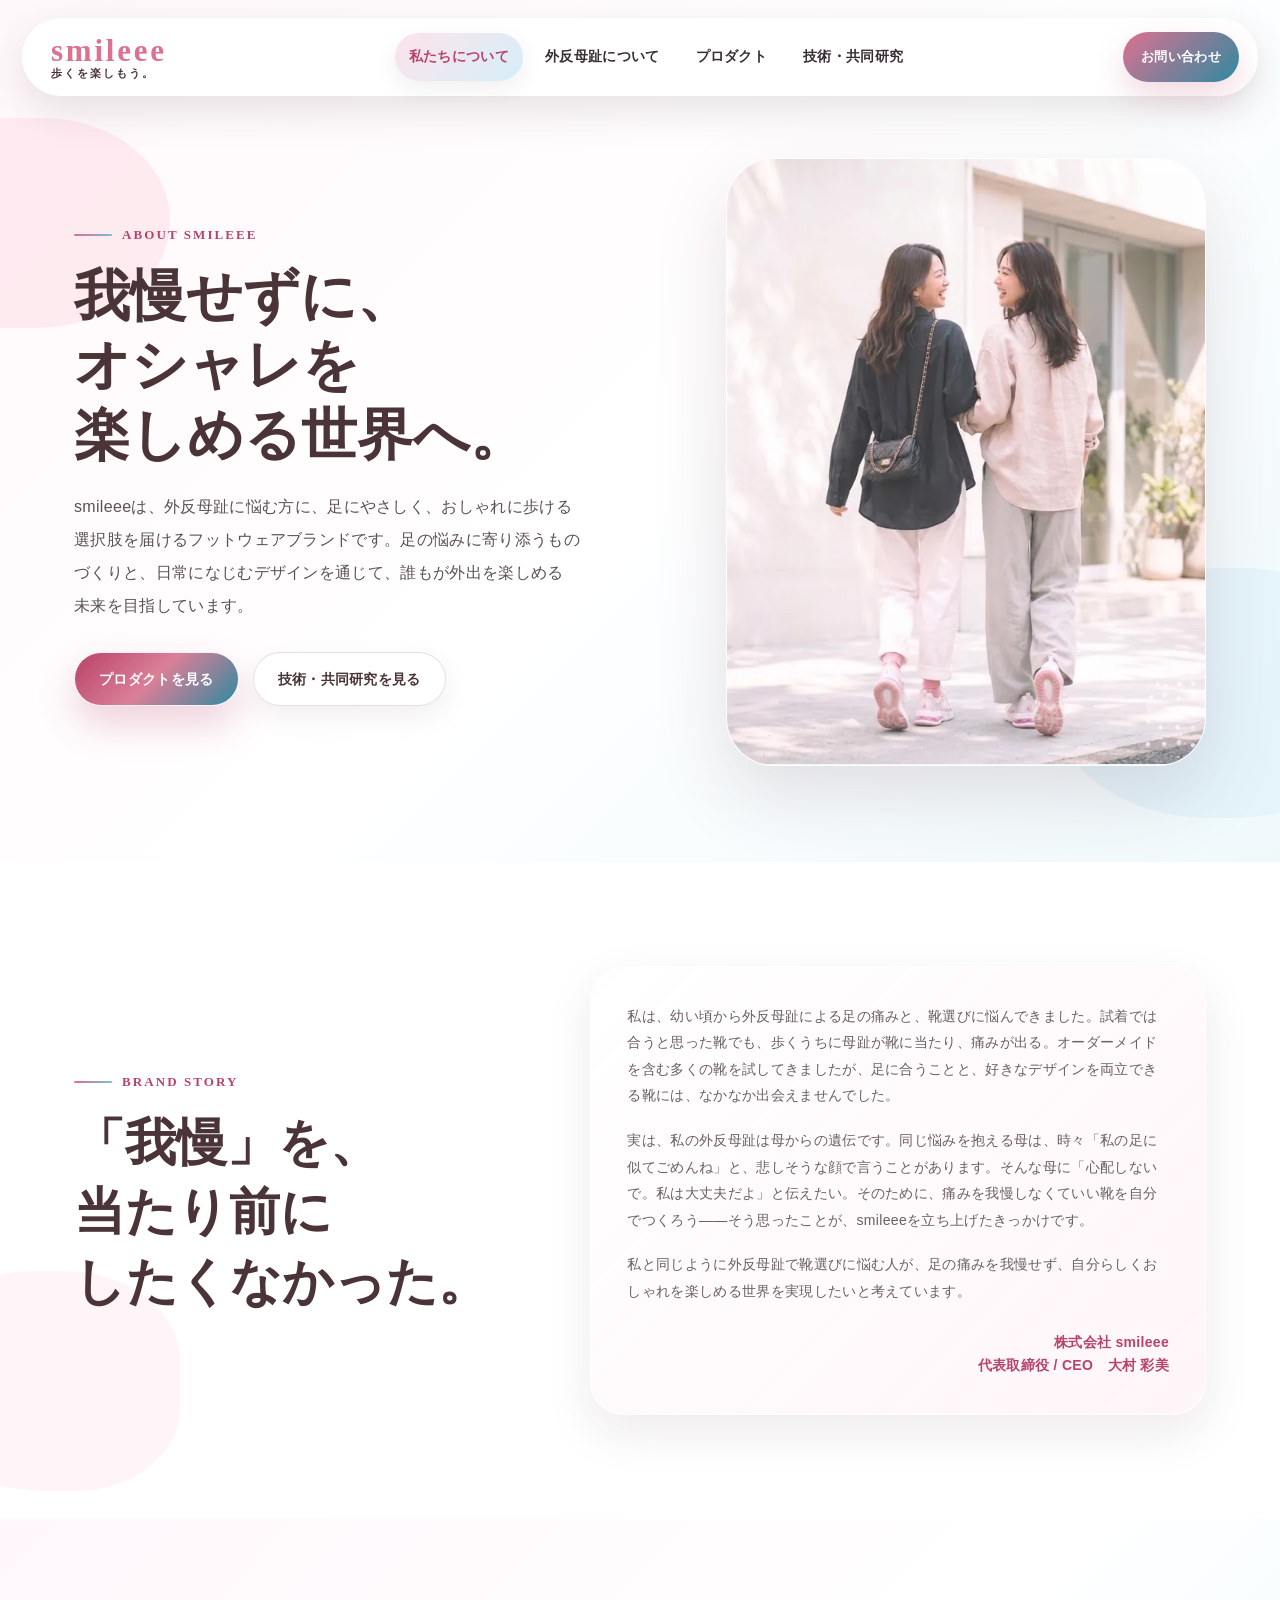
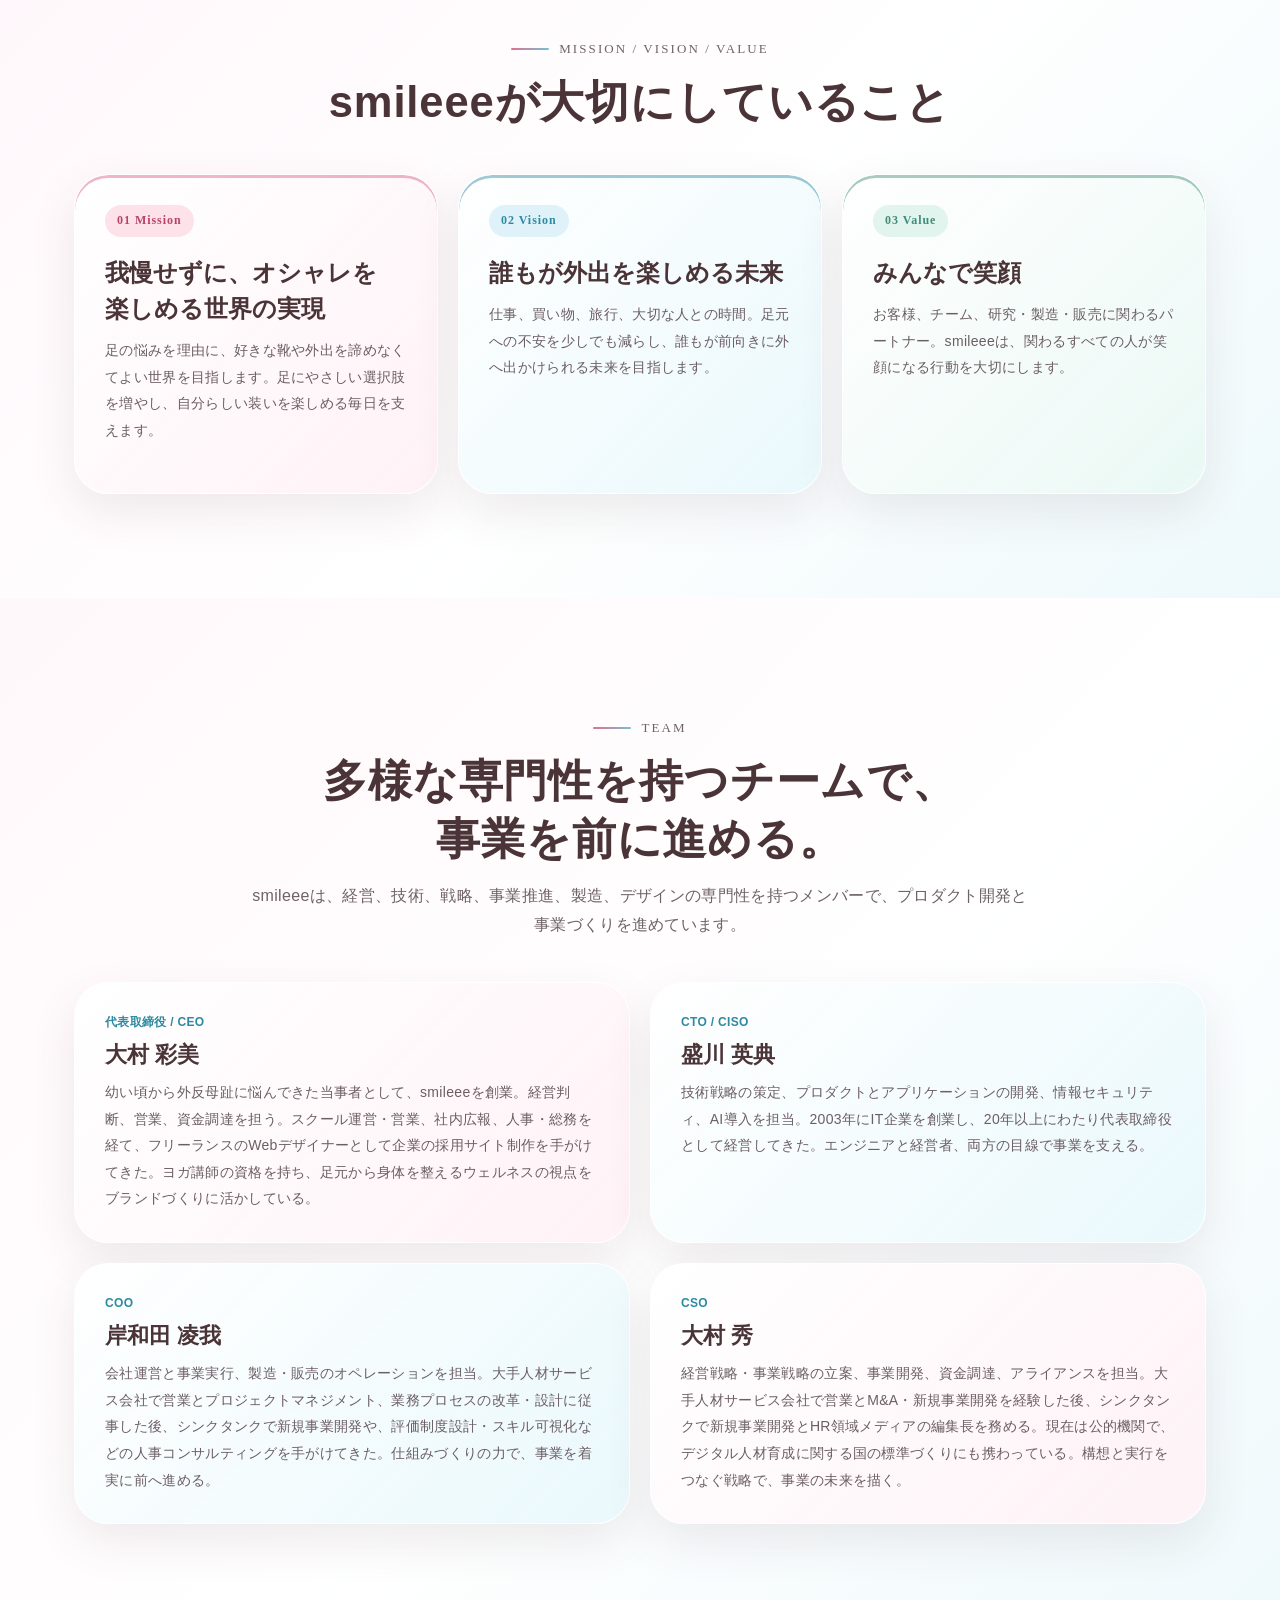
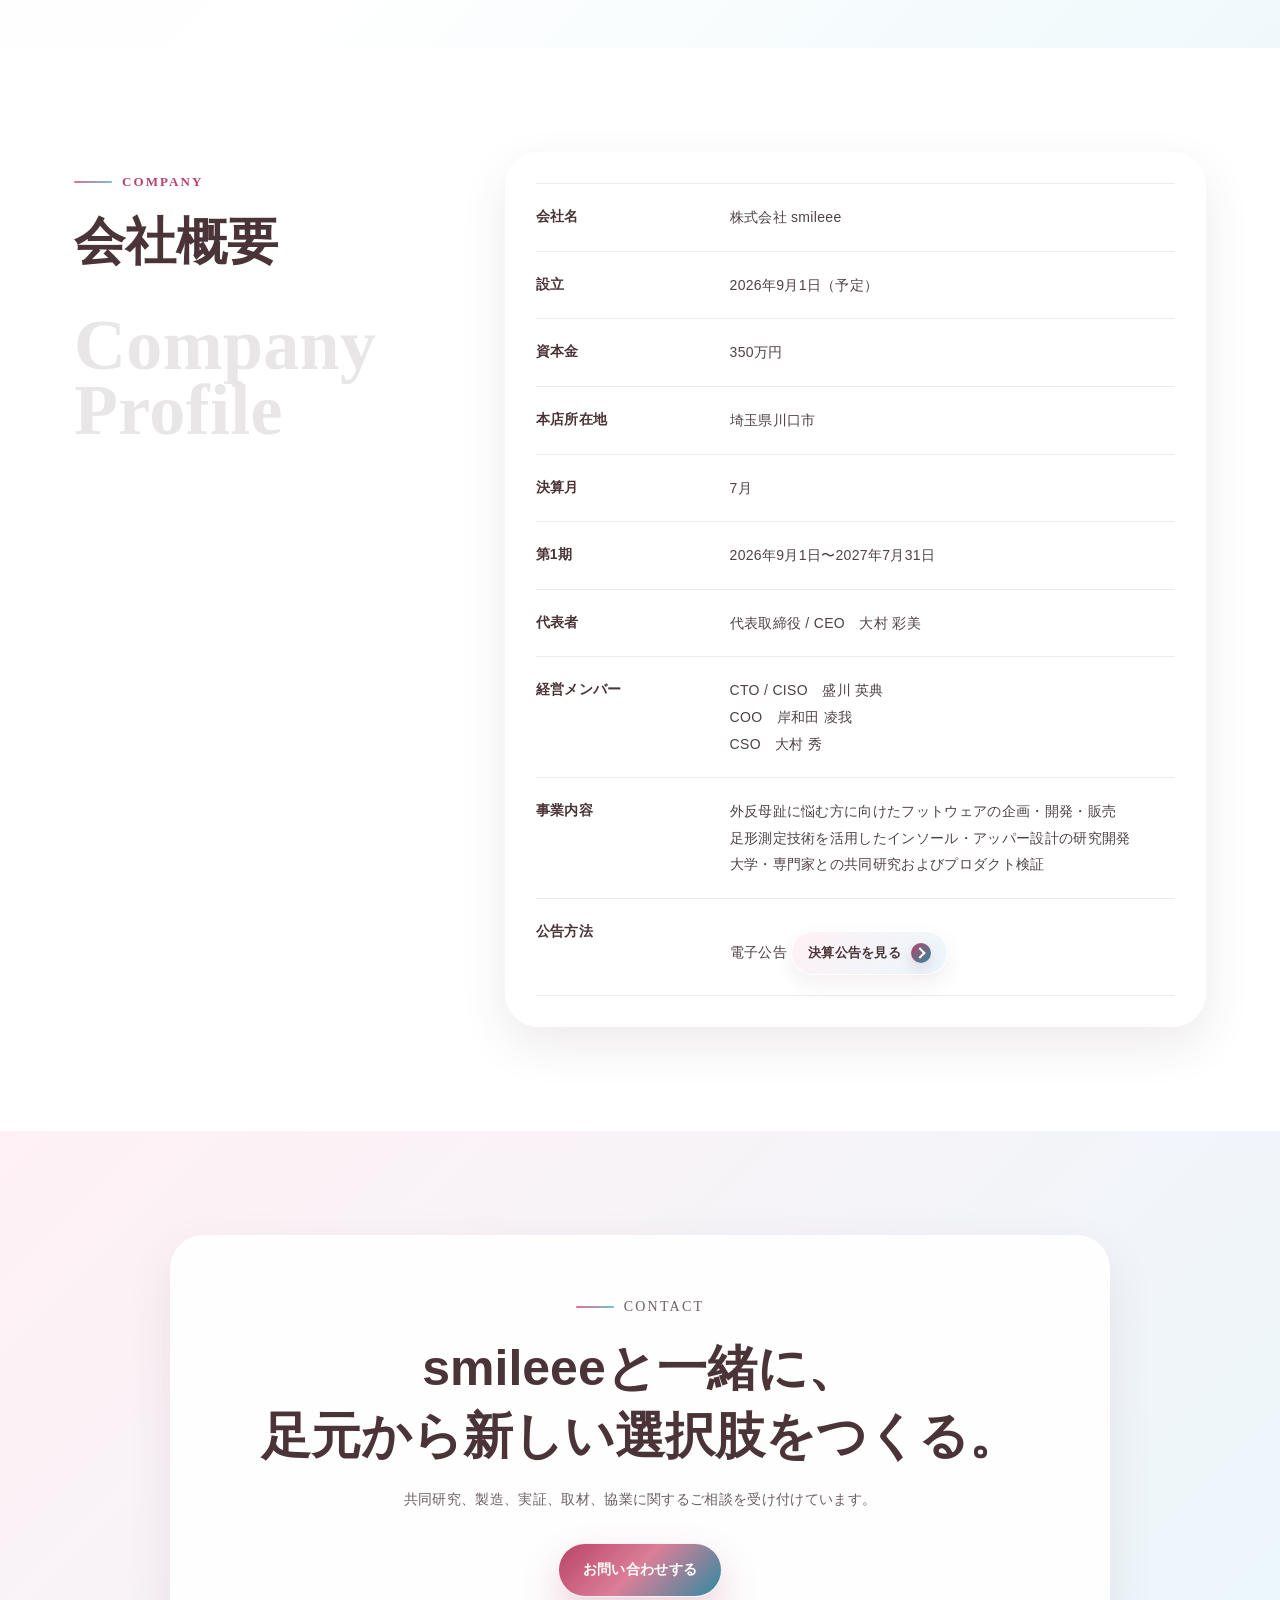
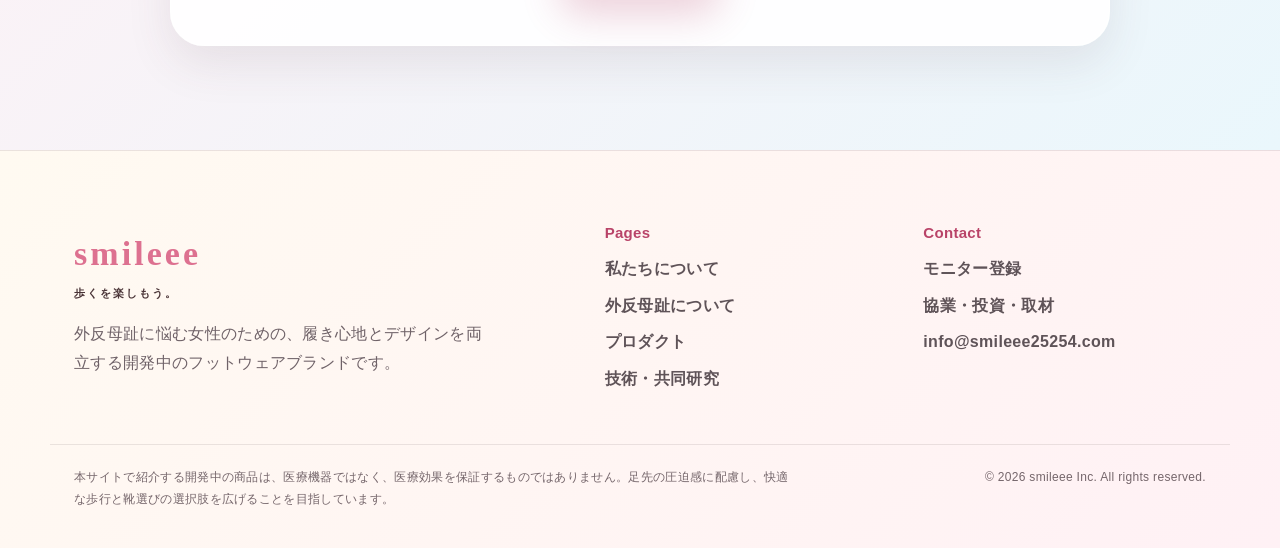
==== commit 77f6d6a4: "サイト更新" ====
--- a/about.html
+++ b/about.html
@@ -5,8 +5,8 @@
   <meta name="viewport" content="width=device-width, initial-scale=1.0">
   <title>私たちについて | smileee</title>
   <meta name="description" content="「我慢せずに、オシャレを楽しめる世界へ」。smileeeのミッション・ビジョン・バリュー、創業ストーリー、チーム、会社概要を紹介します。">
-  <link rel="stylesheet" href="styles.css?v=20260818-responsive-2">
-  <script src="site.js?v=20260818-responsive-2" defer></script>
+  <link rel="stylesheet" href="styles.css?v=20260826-disclosure">
+  <script src="site.js?v=20260826-disclosure" defer></script>
 </head>
 <body>
   
@@ -159,6 +159,12 @@
             <div><dt>代表者</dt><dd>代表取締役 / CEO　大村 彩美</dd></div>
             <div><dt>経営メンバー</dt><dd>CTO / CISO　盛川 英典<br>COO　岸和田 凌我<br>CSO　大村 秀</dd></div>
             <div><dt>事業内容</dt><dd>外反母趾に悩む方に向けたフットウェアの企画・開発・販売<br>足形測定技術を活用したインソール・アッパー設計の研究開発<br>大学・専門家との共同研究およびプロダクト検証</dd></div>
+            <div><dt>公告方法</dt><dd>電子公告
+              <a class="about-company-link" href="disclosure.html">
+                <span>決算公告を見る</span>
+                <span class="about-company-link-arrow" aria-hidden="true"></span>
+              </a>
+            </dd></div>
           </dl>
         </div>
       </div>
--- a/styles.css
+++ b/styles.css
@@ -818,3 +818,101 @@
 .product-link-card img,.products-lineup-card>img{background:#fff}
 /* A long address is the one string that can outgrow a 320px phone. */
 .footer-bottom,.site-footer li,.mobile-nav-mail{overflow-wrap:anywhere}
+
+/* ==================================================================
+   決算公告 — 2026-08-26
+   会社概要（about.html）からの導線と、決算公告ページ（disclosure.html）
+   ================================================================== */
+
+/* ---- 17. 会社概要の表からの導線 ------------------------------------
+   「公告方法」行の値のあとに続くリンク。dd の本文と地続きに見えるよう、
+   行に別枠を足すのではなく値の一部として置いている。 */
+.about-company-link{
+  display:inline-flex;align-items:center;gap:10px;
+  margin-top:12px;padding:0 16px;min-height:44px;
+  border-radius:999px;
+  background:linear-gradient(135deg,#fff1f5,#eaf7fc);
+  border:1px solid rgba(255,255,255,.96);
+  box-shadow:0 8px 20px rgba(88,56,66,.08);
+  color:var(--brown);font-size:13px;font-weight:800;letter-spacing:.02em;
+  transition:.18s ease;
+}
+.about-company-link:hover{color:var(--rose-deep);transform:translateY(-2px);box-shadow:0 14px 28px rgba(185,67,104,.16)}
+.about-company-link:focus-visible{outline:2px solid var(--rose-deep);outline-offset:3px}
+.about-company-link-arrow{
+  position:relative;display:grid;place-items:center;flex:0 0 auto;
+  width:20px;height:20px;border-radius:50%;
+  background:linear-gradient(135deg,var(--rose-deep),var(--teal));
+  box-shadow:0 6px 14px rgba(185,67,104,.18);transition:.18s ease;
+}
+.about-company-link-arrow:before{
+  content:"";width:6px;height:6px;
+  border-top:2px solid #fff;border-right:2px solid #fff;
+  transform:translateX(-1px) rotate(45deg);
+}
+.about-company-link:hover .about-company-link-arrow{transform:translateX(2px)}
+
+/* ---- 18. 決算公告ページ ------------------------------------------- */
+.disclosure-hero{padding:150px 0 68px;background:linear-gradient(180deg,#fff3f6 0%,rgba(255,255,255,0) 100%)}
+.disclosure-hero h1{font-size:clamp(36px,5vw,58px)}
+
+.breadcrumb{display:flex;flex-wrap:wrap;align-items:center;gap:10px;margin-bottom:22px;font-size:12px;font-weight:700;color:#8b8588}
+.breadcrumb a{color:var(--teal);text-underline-offset:3px}
+.breadcrumb a:hover{text-decoration:underline}
+.breadcrumb span[aria-hidden]{color:rgba(87,65,71,.32)}
+.breadcrumb [aria-current]{color:var(--brown)}
+
+.disclosure-list-section{padding-top:24px}
+.disclosure-empty{
+  display:grid;grid-template-columns:64px 1fr;gap:24px;align-items:center;
+  padding:34px;border-radius:34px;
+  background:rgba(255,255,255,.9);
+  border:1px solid rgba(255,255,255,.96);
+  box-shadow:var(--soft-shadow);
+}
+.disclosure-empty-mark{
+  display:grid;place-items:center;width:64px;height:64px;border-radius:50%;
+  background:linear-gradient(135deg,#fde2ea,#d2edf8);
+  color:var(--brown);font-size:26px;font-weight:900;line-height:1;
+}
+.disclosure-empty h3{font-size:19px}
+/* テキスト側の <div> に限定する — 左の「—」マークまで巻き込まないため */
+.disclosure-empty>div p{margin-top:10px;color:#6b5e64;font-size:14px;font-weight:520;line-height:1.9}
+
+/* 公告を掲載したあとの一覧。ニュース一覧と同じ読み味に揃えている。 */
+.disclosure-list{list-style:none;margin:0;padding:4px 24px;border-radius:30px;background:rgba(255,255,255,.9);border:1px solid rgba(255,255,255,.96);box-shadow:var(--soft-shadow)}
+.disclosure-list li{border-bottom:1px solid rgba(87,65,71,.1)}
+.disclosure-list li:last-child{border-bottom:0}
+.disclosure-item{display:grid;grid-template-columns:150px minmax(0,1fr) auto;gap:18px;align-items:center;padding:22px 0;color:var(--brown);transition:.18s ease}
+.disclosure-item:hover{color:var(--rose-deep)}
+.disclosure-item time{color:#8b8588;font-size:14px;font-weight:900;letter-spacing:.05em}
+.disclosure-item-title{display:flex;align-items:center;gap:12px;flex-wrap:wrap;font-size:17px;font-weight:850;line-height:1.65}
+.disclosure-item-file{display:inline-flex;align-items:center;justify-content:center;min-height:24px;padding:0 10px;border-radius:999px;background:#dff2fa;color:var(--teal);font-size:11px;font-weight:900;letter-spacing:.08em}
+
+.disclosure-meta-section{background:#fff}
+.disclosure-meta-grid{display:grid;grid-template-columns:minmax(280px,.72fr) minmax(0,1.28fr);gap:36px;align-items:start}
+
+.disclosure-back-section{padding-top:0}
+.disclosure-back{display:inline-flex;align-items:center;gap:12px;min-height:44px;color:var(--teal);font-size:14px;font-weight:800;transition:.18s ease}
+.disclosure-back:hover{color:var(--rose-deep)}
+.disclosure-back-arrow{position:relative;display:grid;place-items:center;flex:0 0 auto;width:24px;height:24px;border-radius:50%;background:rgba(255,255,255,.92);border:1px solid var(--line);transition:.18s ease}
+.disclosure-back-arrow:before{content:"";width:7px;height:7px;border-bottom:2px solid currentColor;border-left:2px solid currentColor;transform:translateX(1px) rotate(45deg)}
+.disclosure-back:hover .disclosure-back-arrow{transform:translateX(-2px)}
+
+@media(max-width:1100px){
+  .disclosure-meta-grid{grid-template-columns:1fr}
+}
+@media(max-width:680px){
+  .disclosure-hero{padding:118px 0 46px}
+  .disclosure-empty{grid-template-columns:1fr;gap:16px;padding:22px;border-radius:26px}
+  .disclosure-empty-mark{width:52px;height:52px;font-size:22px}
+  .disclosure-list{padding:2px 18px;border-radius:24px}
+  .disclosure-item{grid-template-columns:1fr;gap:10px;padding:20px 0}
+  .disclosure-item-title{align-items:flex-start}
+  .about-company-link{width:100%;justify-content:space-between}
+}
+@media(prefers-reduced-motion:reduce){
+  .about-company-link,.about-company-link-arrow,.disclosure-item,.disclosure-back,.disclosure-back-arrow{transition:none}
+  .about-company-link:hover,.about-company-link:hover .about-company-link-arrow,
+  .disclosure-back:hover .disclosure-back-arrow{transform:none}
+}
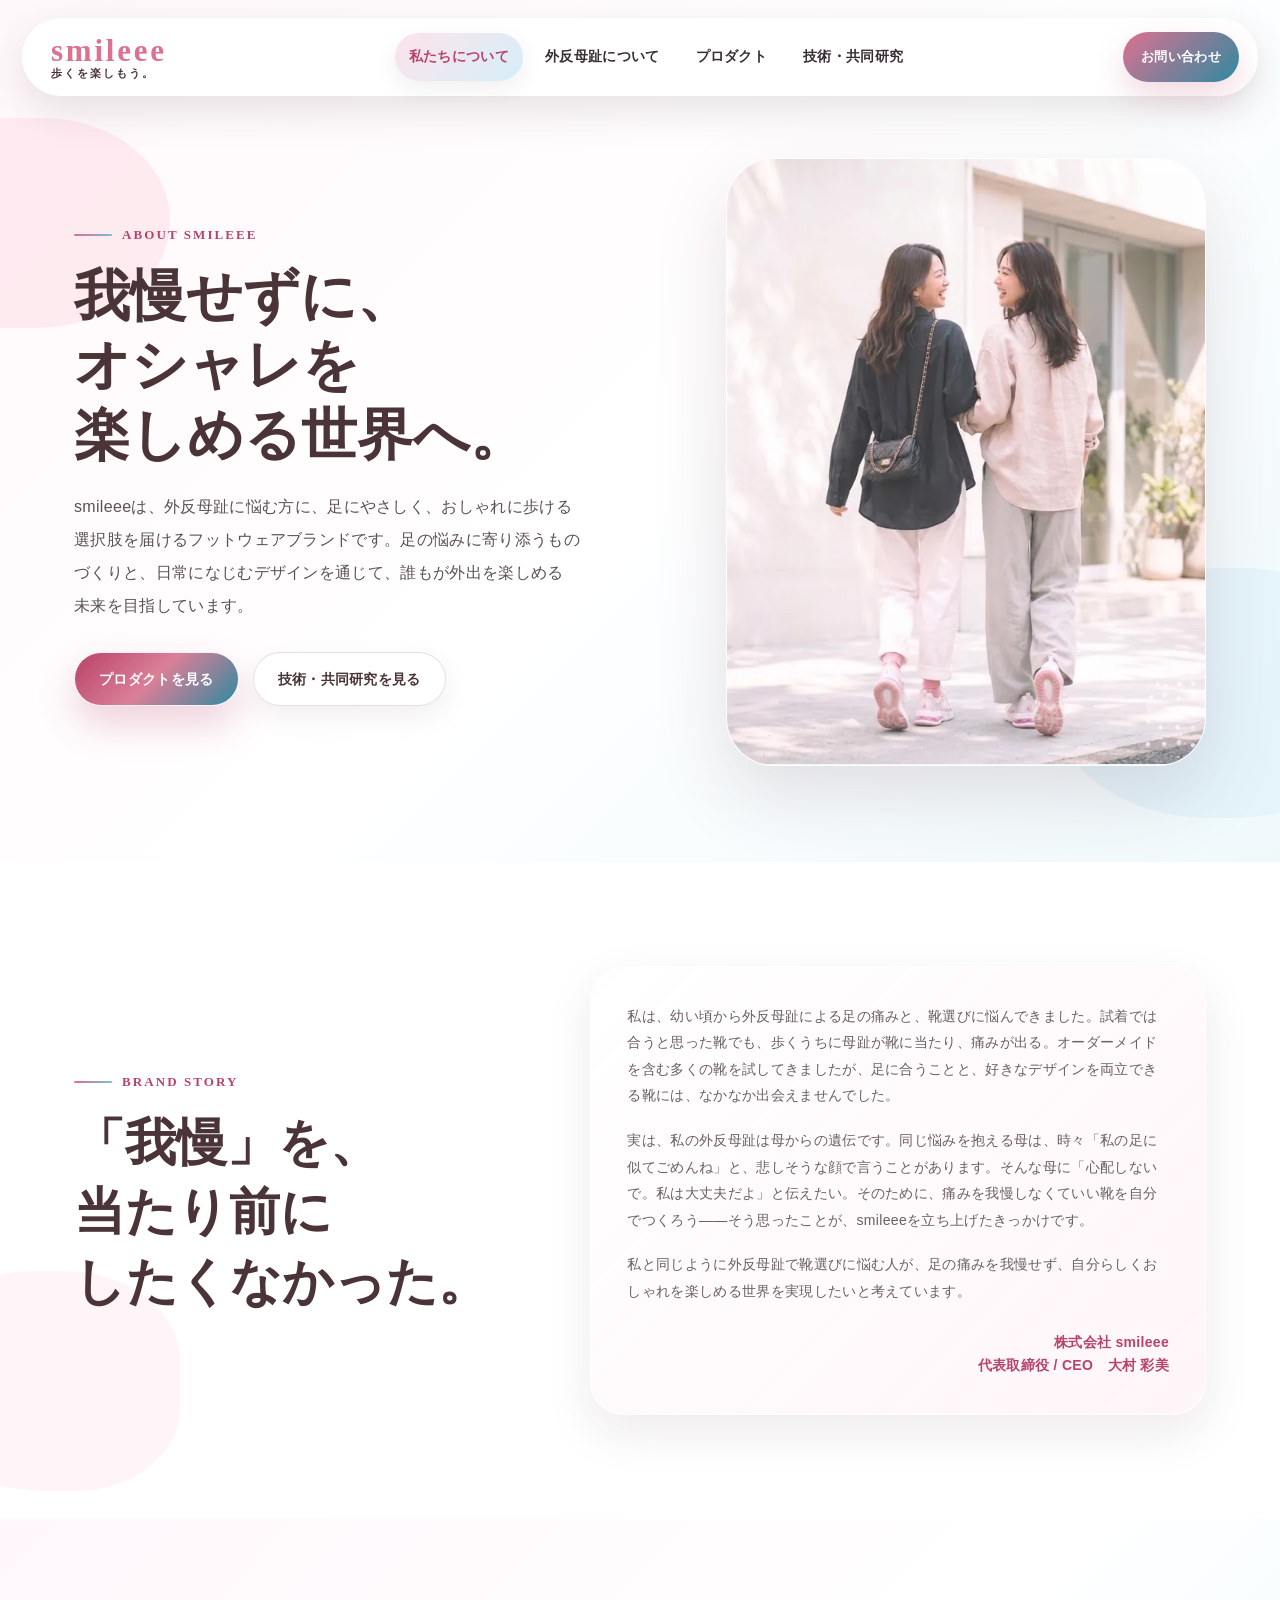
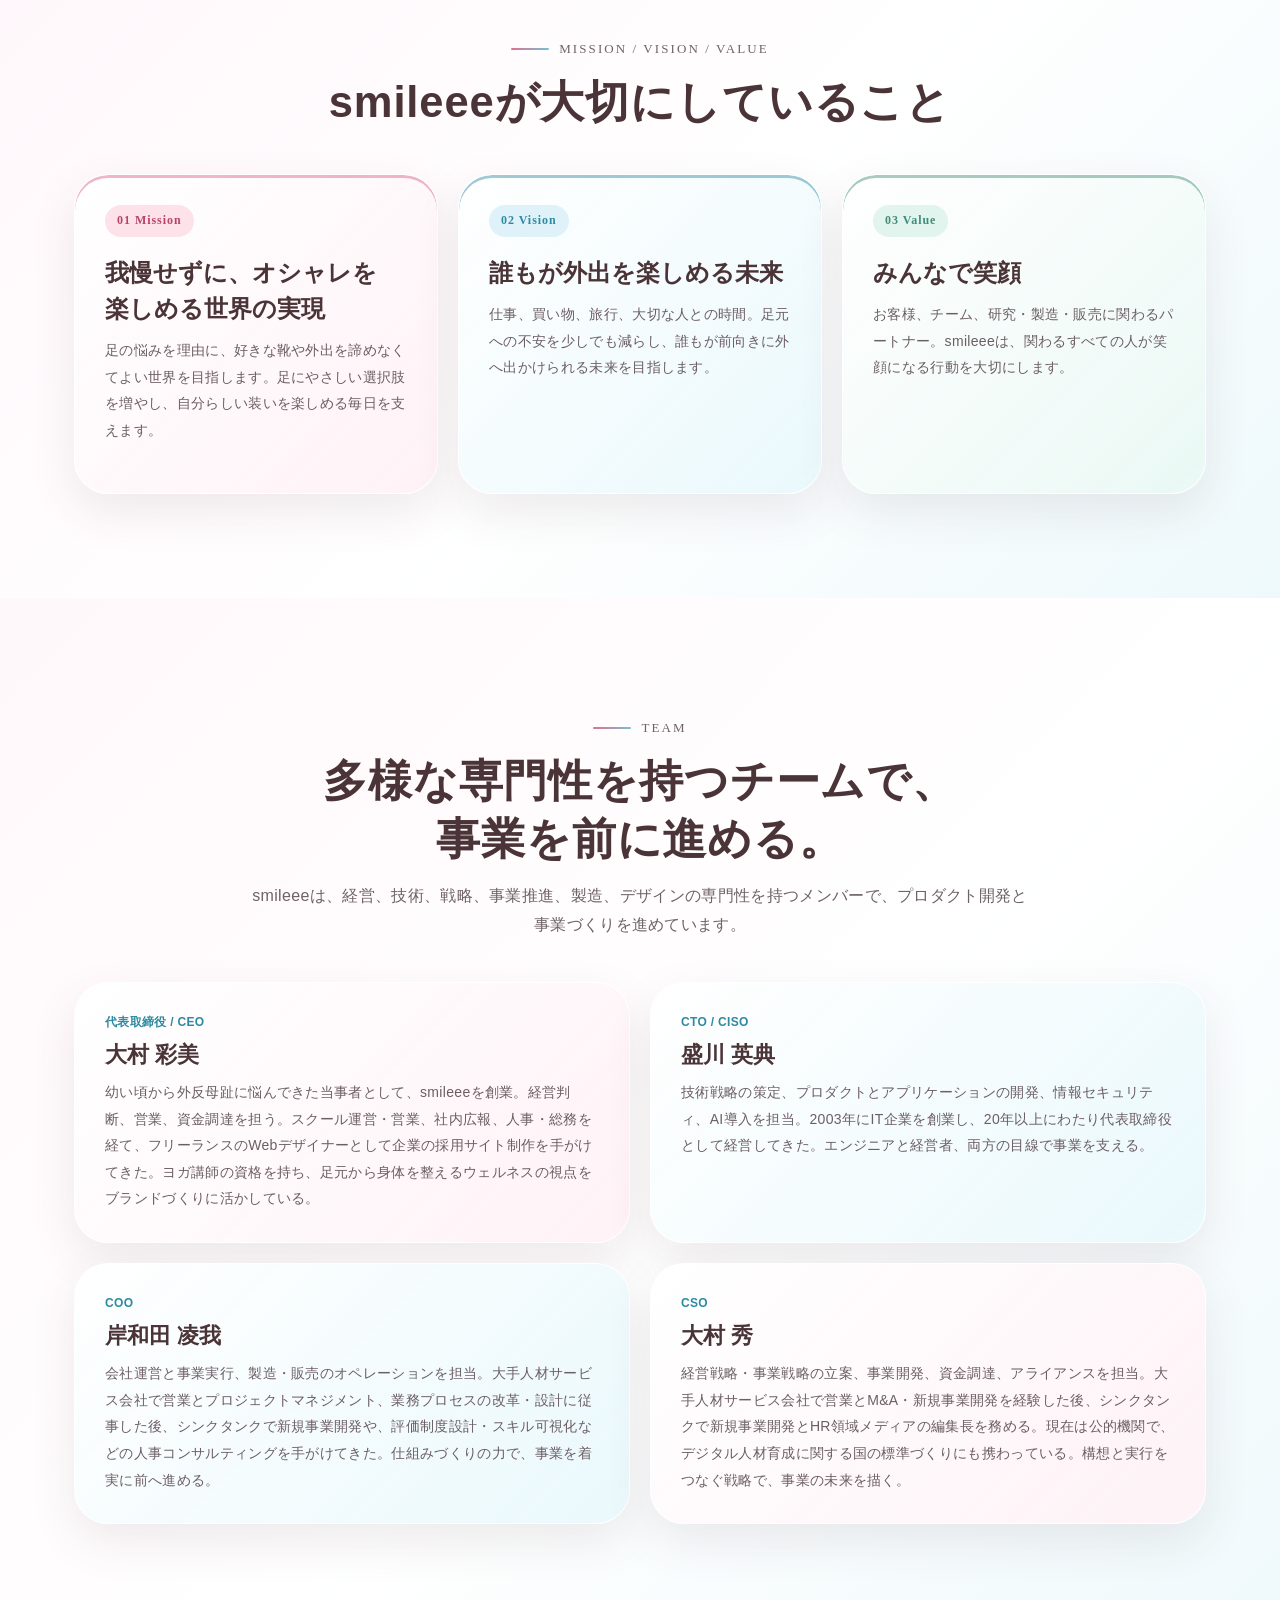
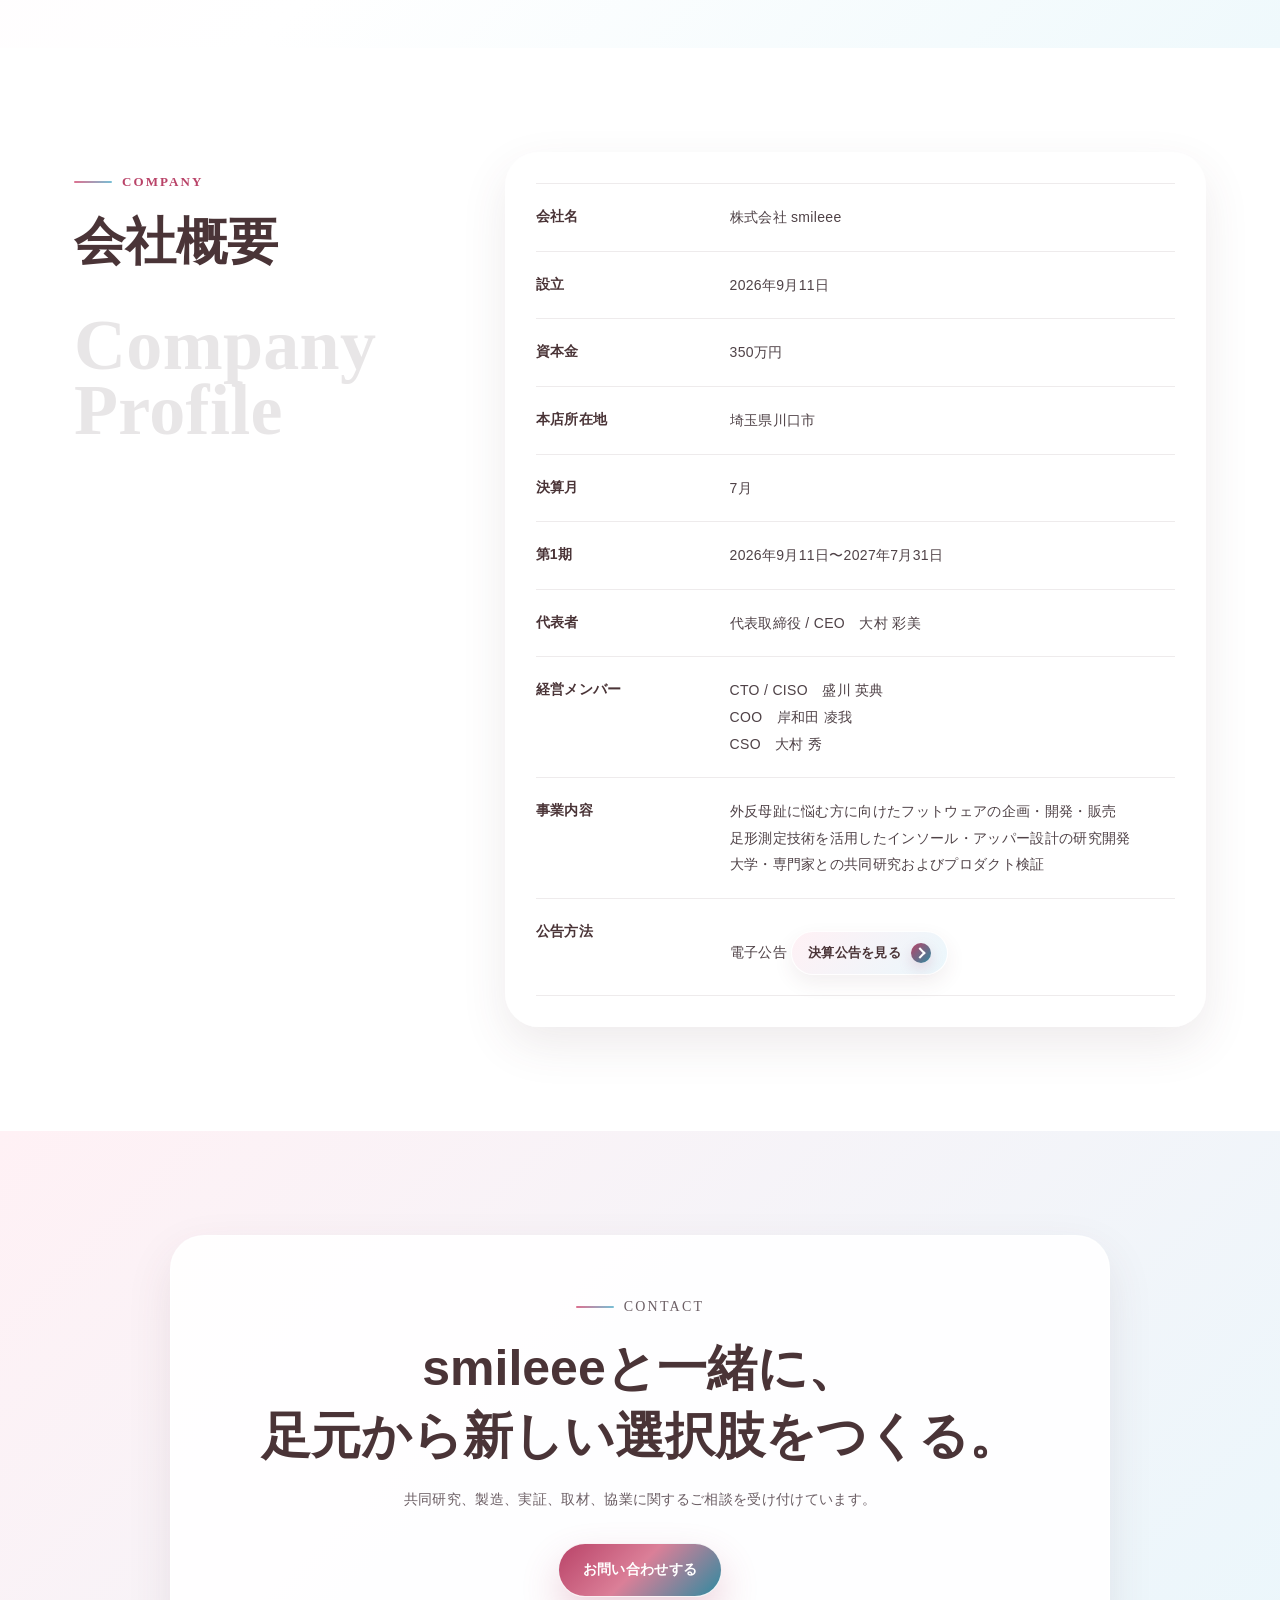
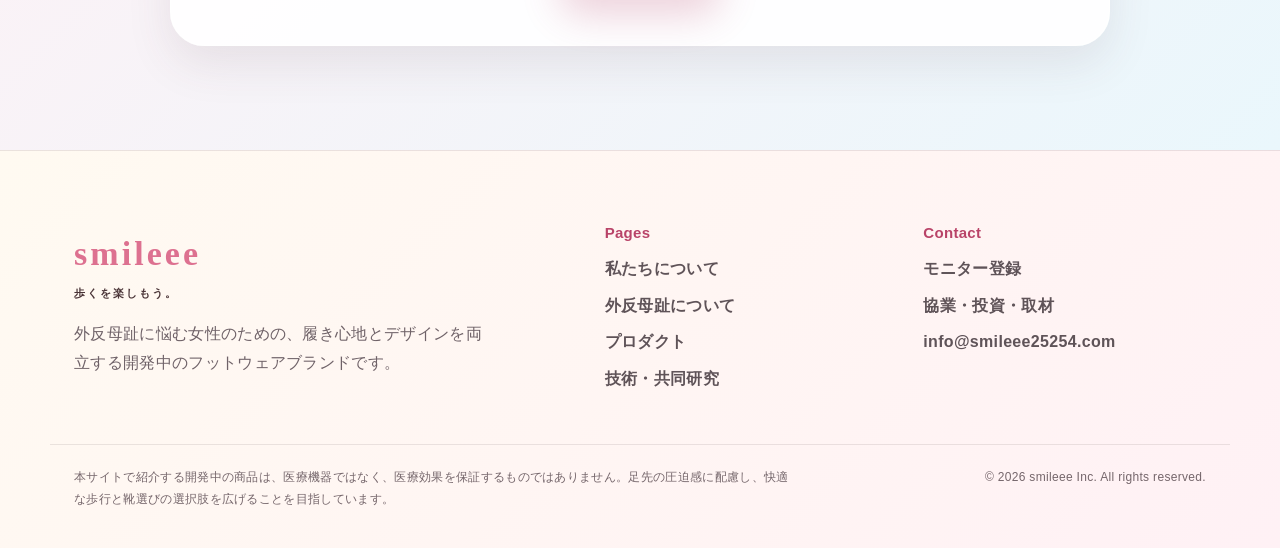
==== commit 290e3e3d: "HP更新" ====
--- a/about.html
+++ b/about.html
@@ -151,11 +151,11 @@
         <div class="about-company-card">
           <dl>
             <div><dt>会社名</dt><dd>株式会社 smileee</dd></div>
-            <div><dt>設立</dt><dd>2026年9月1日（予定）</dd></div>
+            <div><dt>設立</dt><dd>2026年9月11日</dd></div>
             <div><dt>資本金</dt><dd>350万円</dd></div>
             <div><dt>本店所在地</dt><dd>埼玉県川口市</dd></div>
             <div><dt>決算月</dt><dd>7月</dd></div>
-            <div><dt>第1期</dt><dd>2026年9月1日〜2027年7月31日</dd></div>
+            <div><dt>第1期</dt><dd>2026年9月11日〜2027年7月31日</dd></div>
             <div><dt>代表者</dt><dd>代表取締役 / CEO　大村 彩美</dd></div>
             <div><dt>経営メンバー</dt><dd>CTO / CISO　盛川 英典<br>COO　岸和田 凌我<br>CSO　大村 秀</dd></div>
             <div><dt>事業内容</dt><dd>外反母趾に悩む方に向けたフットウェアの企画・開発・販売<br>足形測定技術を活用したインソール・アッパー設計の研究開発<br>大学・専門家との共同研究およびプロダクト検証</dd></div>
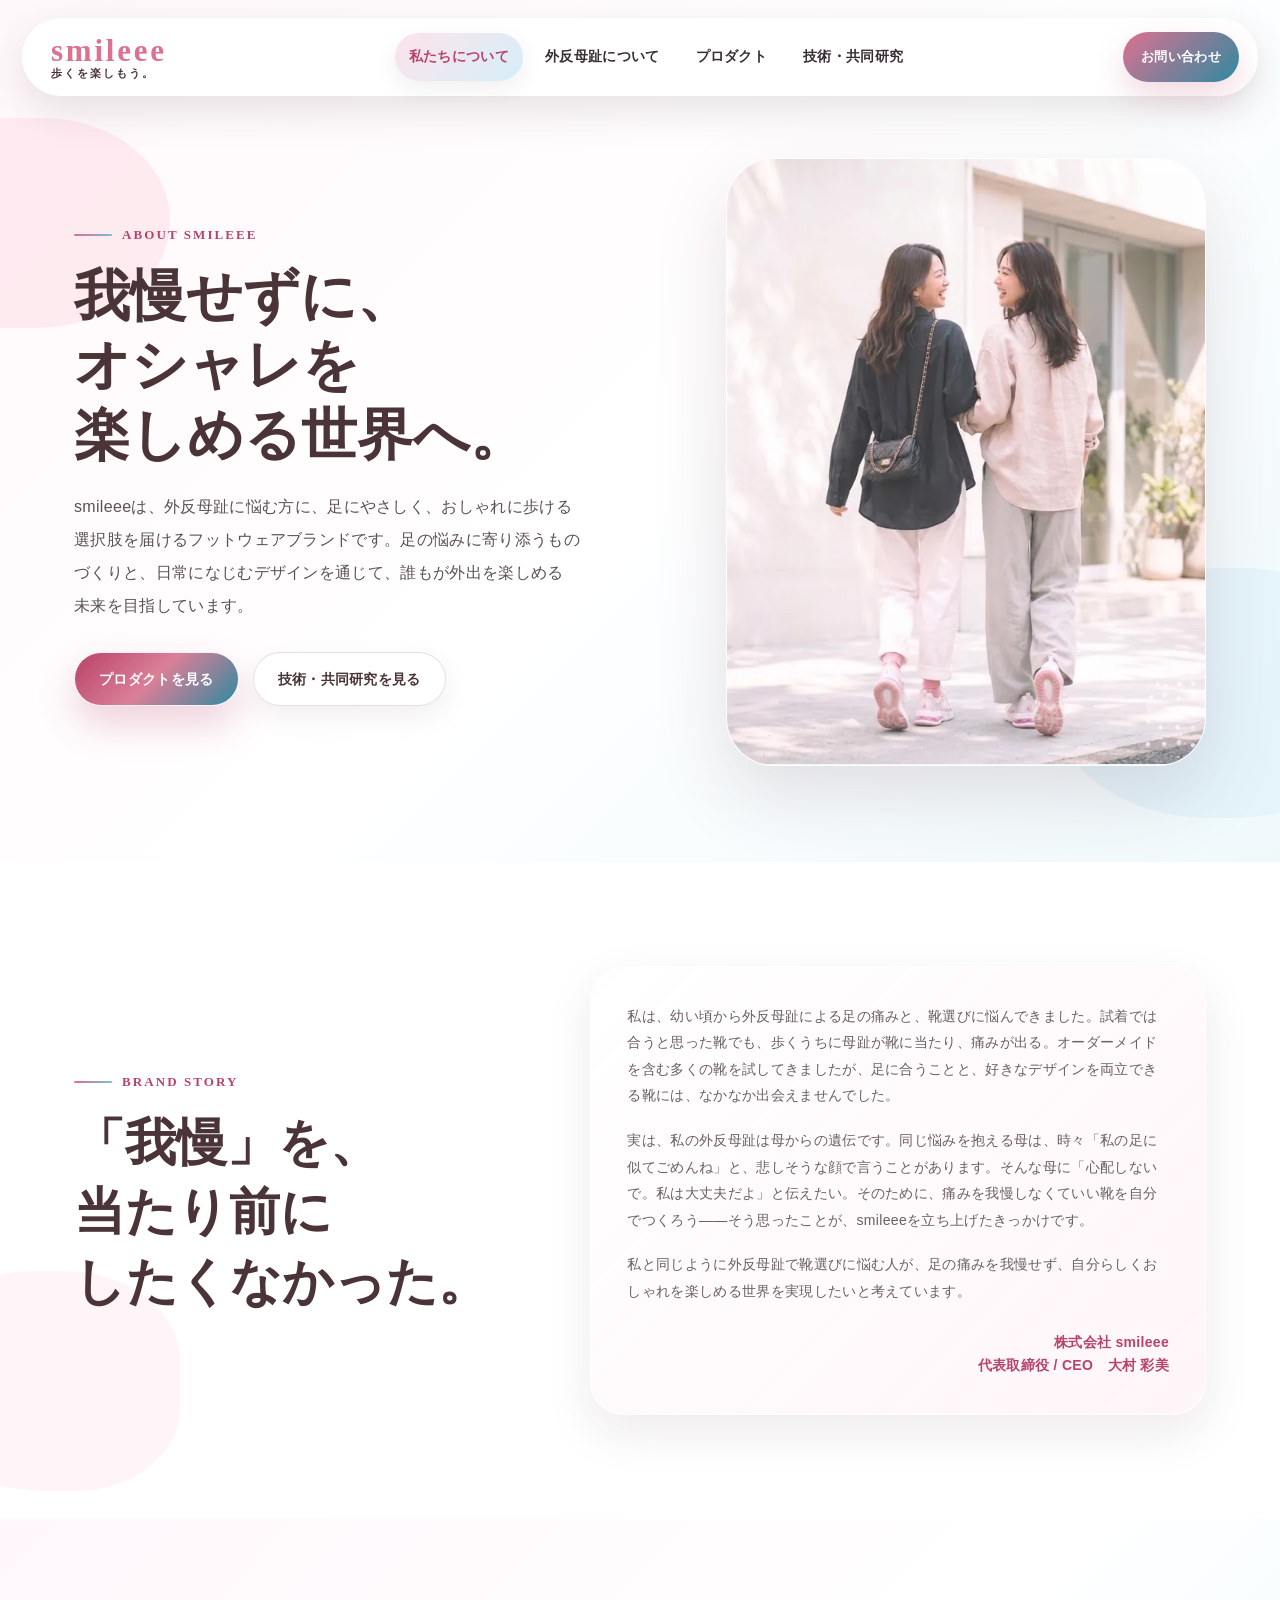
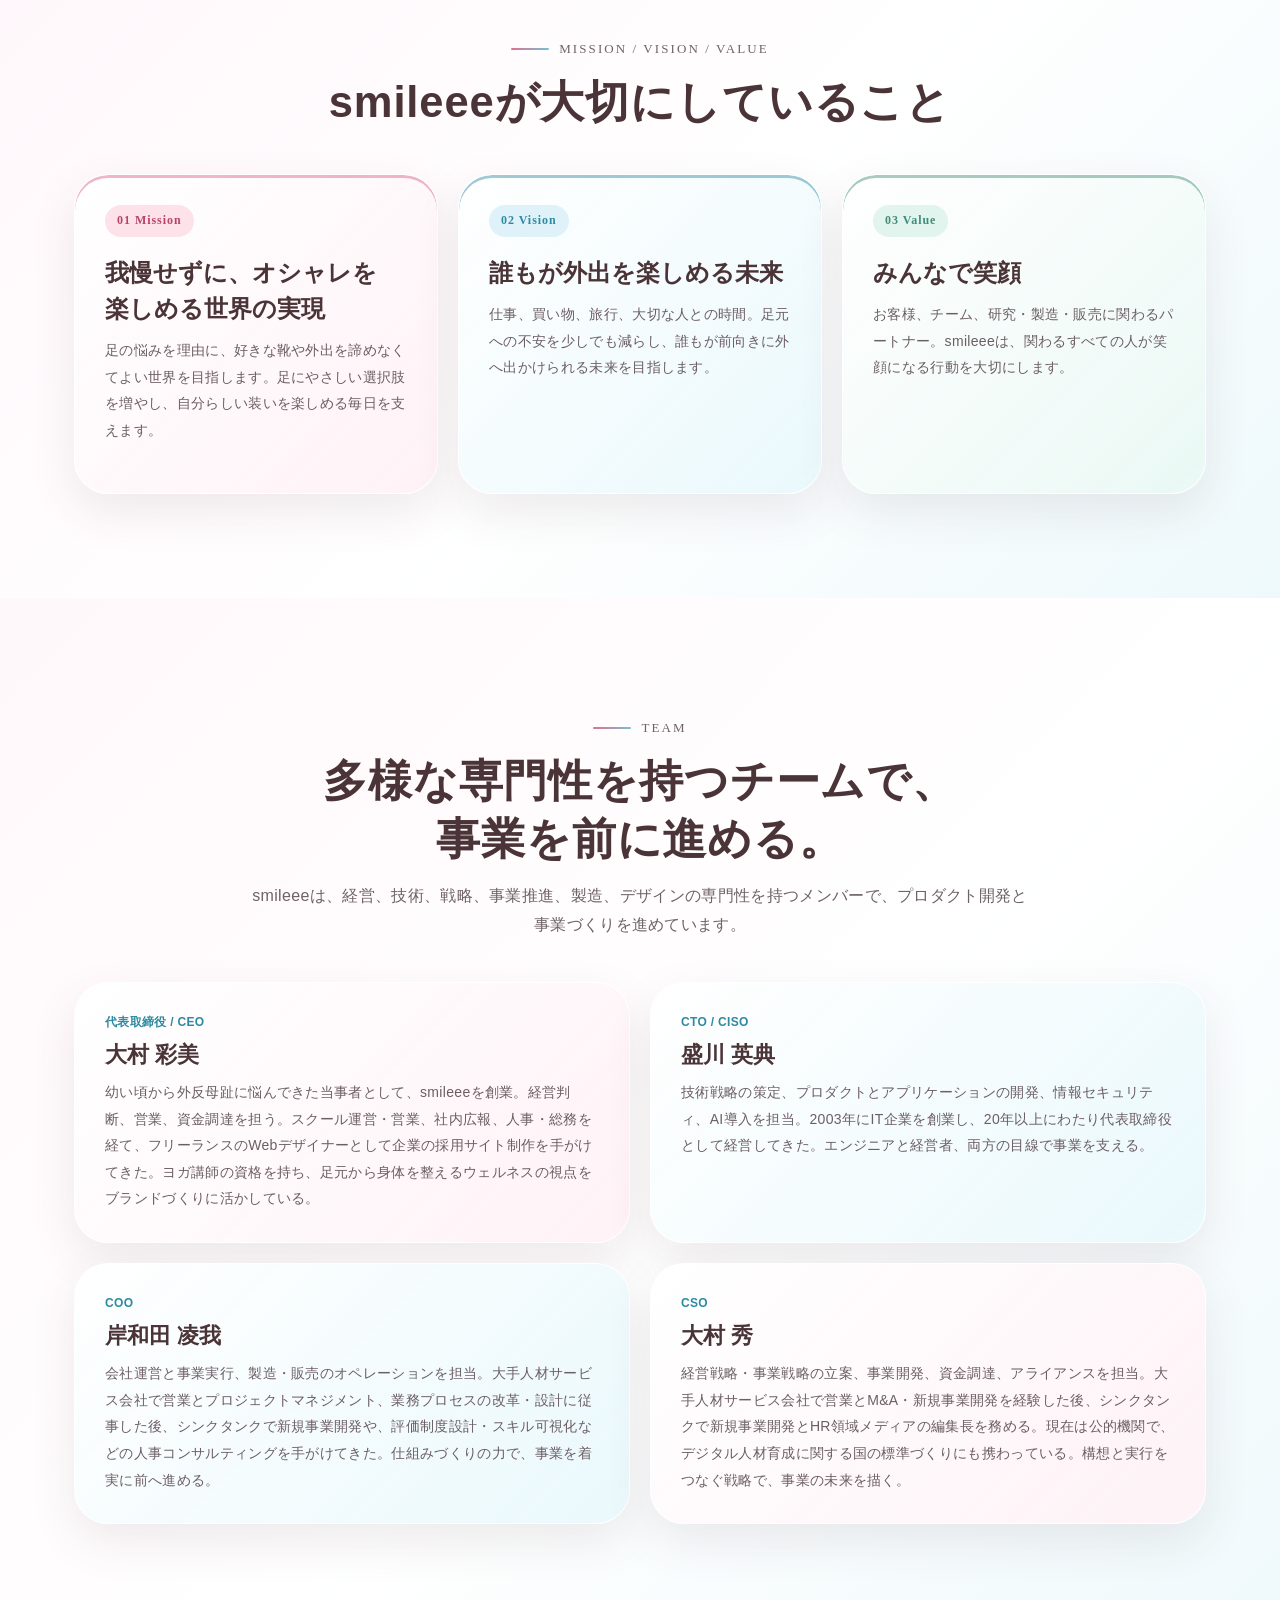
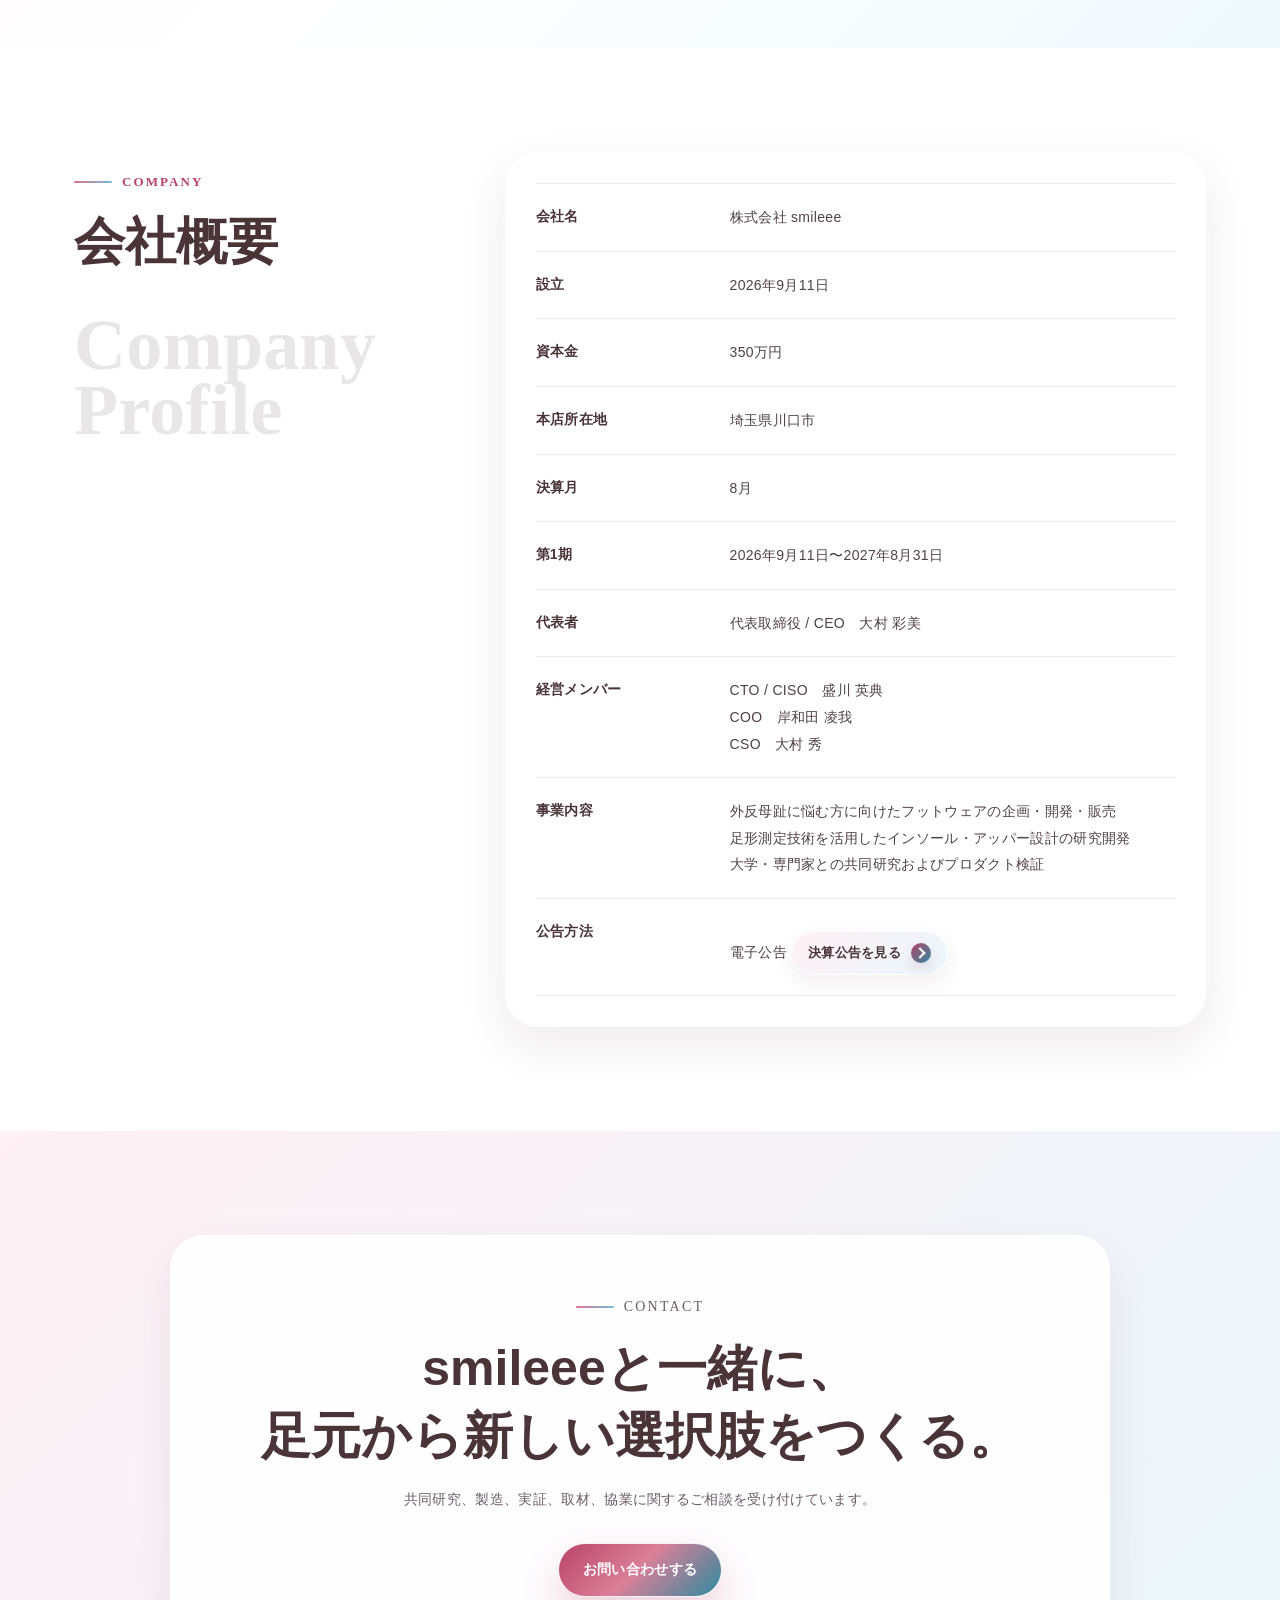
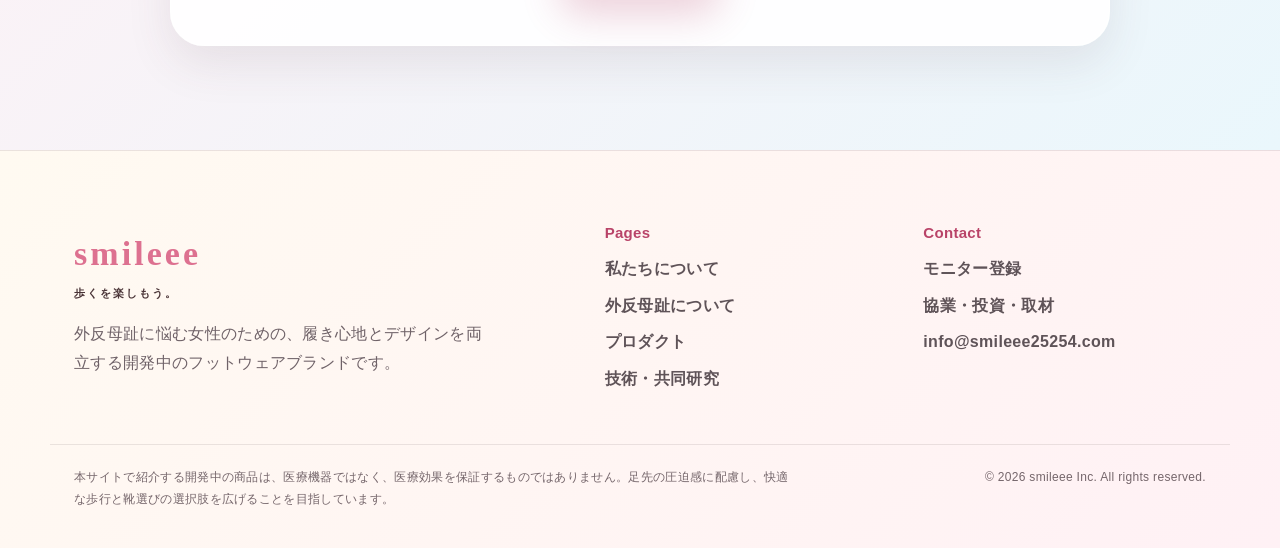
==== commit c12d036b: "修正内容の説明" ====
--- a/about.html
+++ b/about.html
@@ -154,8 +154,8 @@
             <div><dt>設立</dt><dd>2026年9月11日</dd></div>
             <div><dt>資本金</dt><dd>350万円</dd></div>
             <div><dt>本店所在地</dt><dd>埼玉県川口市</dd></div>
-            <div><dt>決算月</dt><dd>7月</dd></div>
-            <div><dt>第1期</dt><dd>2026年9月11日〜2027年7月31日</dd></div>
+            <div><dt>決算月</dt><dd>8月</dd></div>
+            <div><dt>第1期</dt><dd>2026年9月11日〜2027年8月31日</dd></div>
             <div><dt>代表者</dt><dd>代表取締役 / CEO　大村 彩美</dd></div>
             <div><dt>経営メンバー</dt><dd>CTO / CISO　盛川 英典<br>COO　岸和田 凌我<br>CSO　大村 秀</dd></div>
             <div><dt>事業内容</dt><dd>外反母趾に悩む方に向けたフットウェアの企画・開発・販売<br>足形測定技術を活用したインソール・アッパー設計の研究開発<br>大学・専門家との共同研究およびプロダクト検証</dd></div>
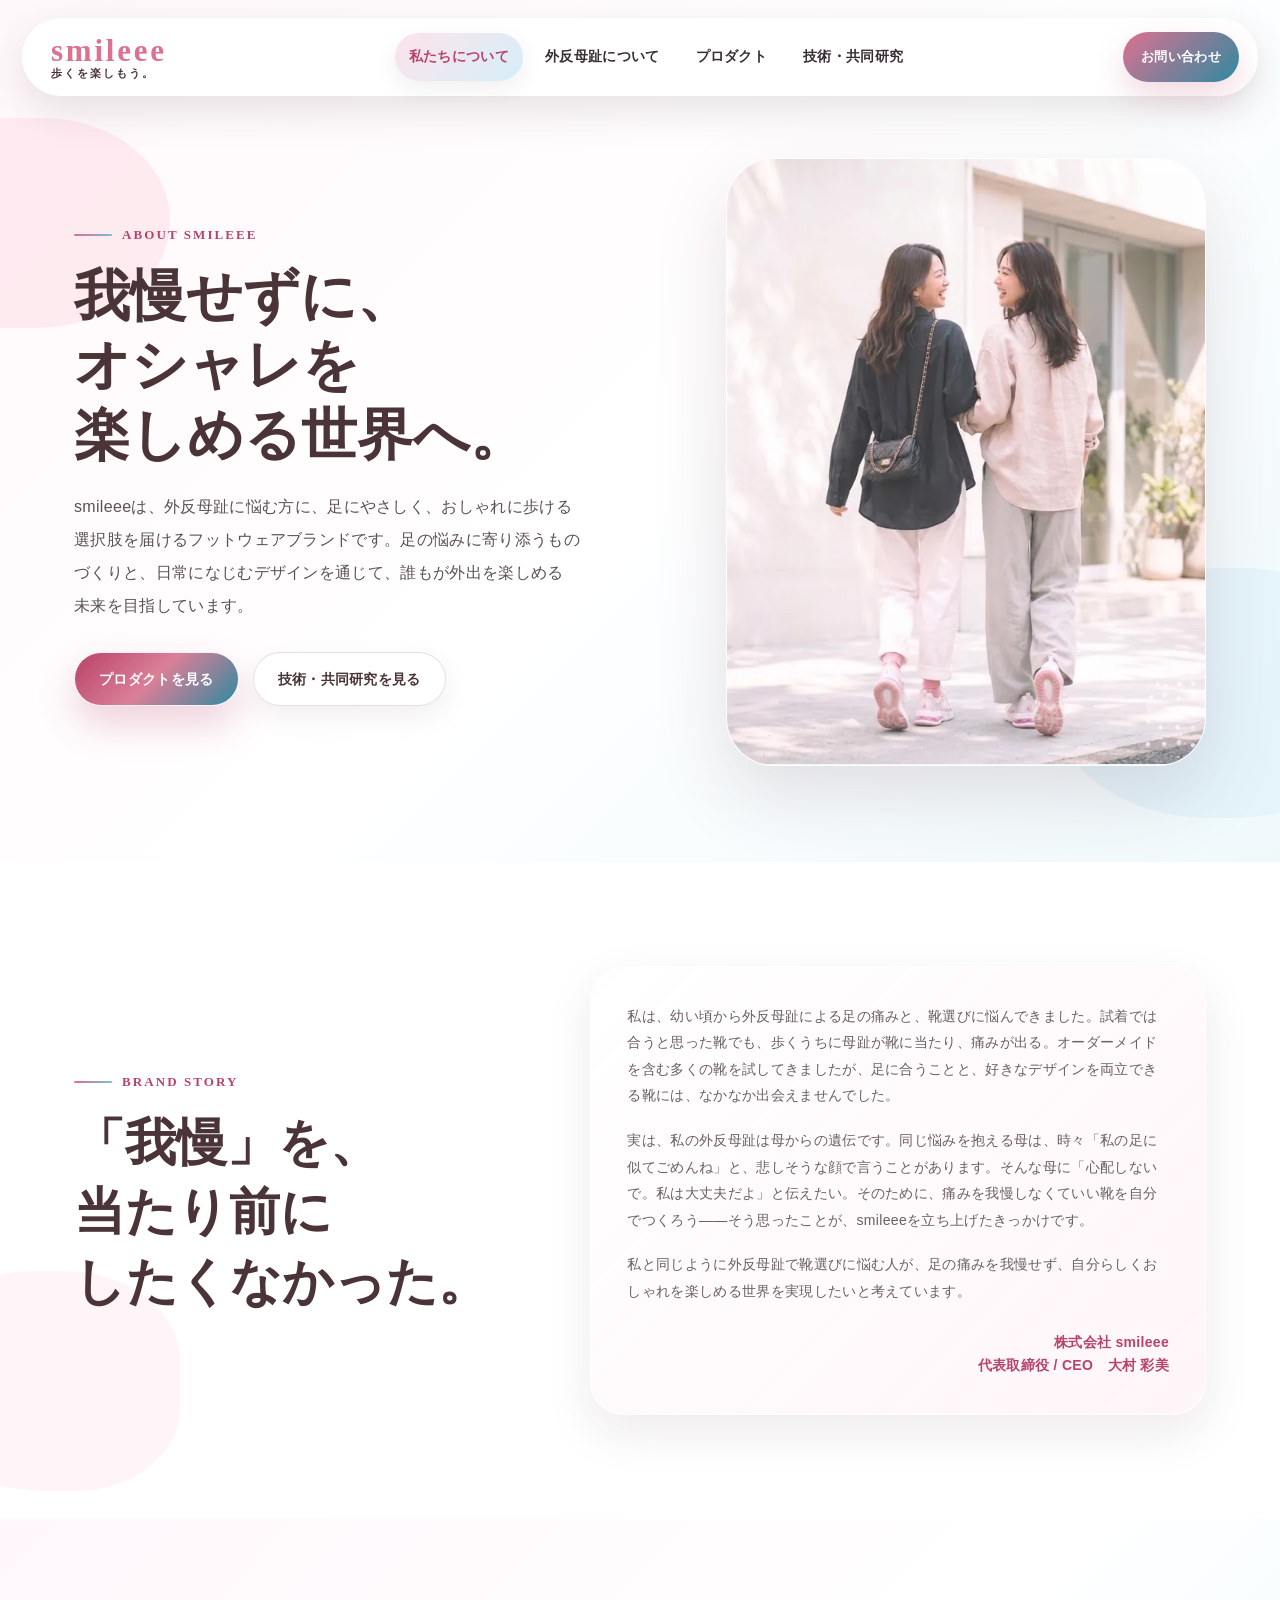
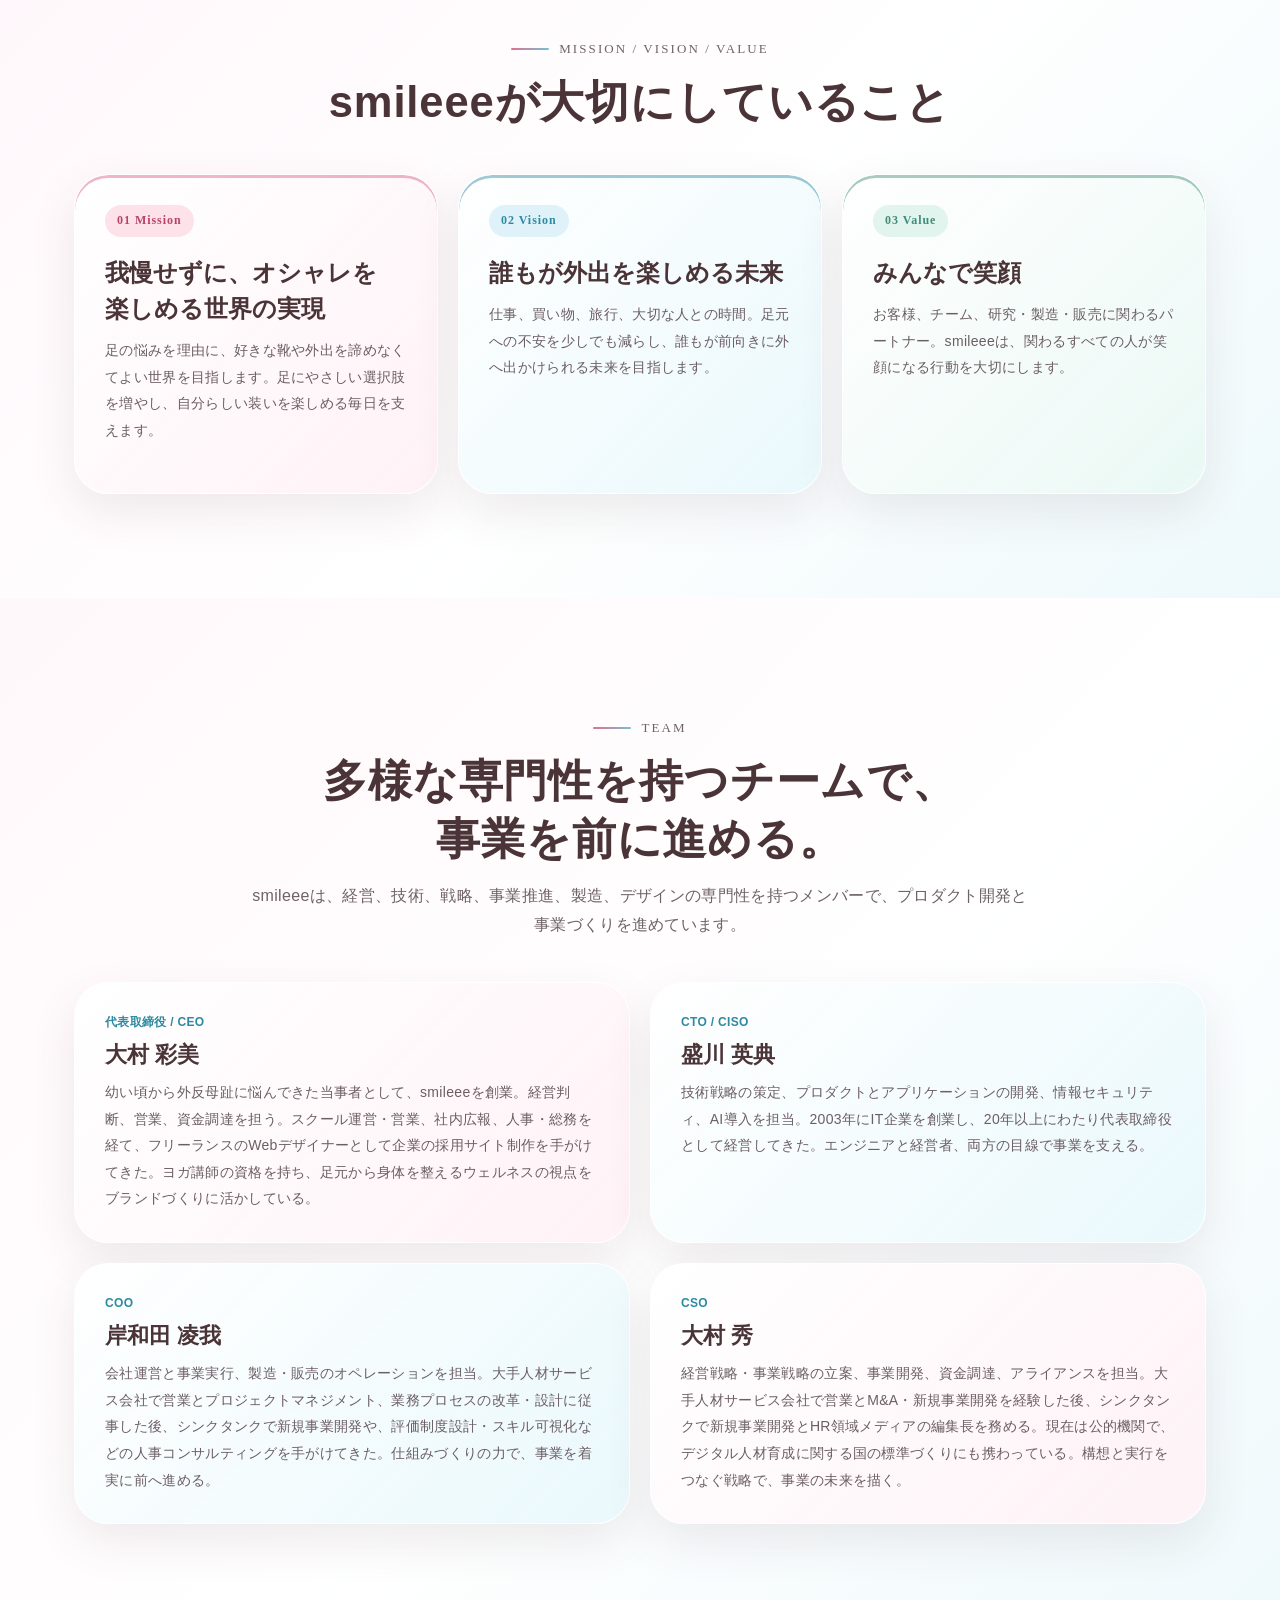
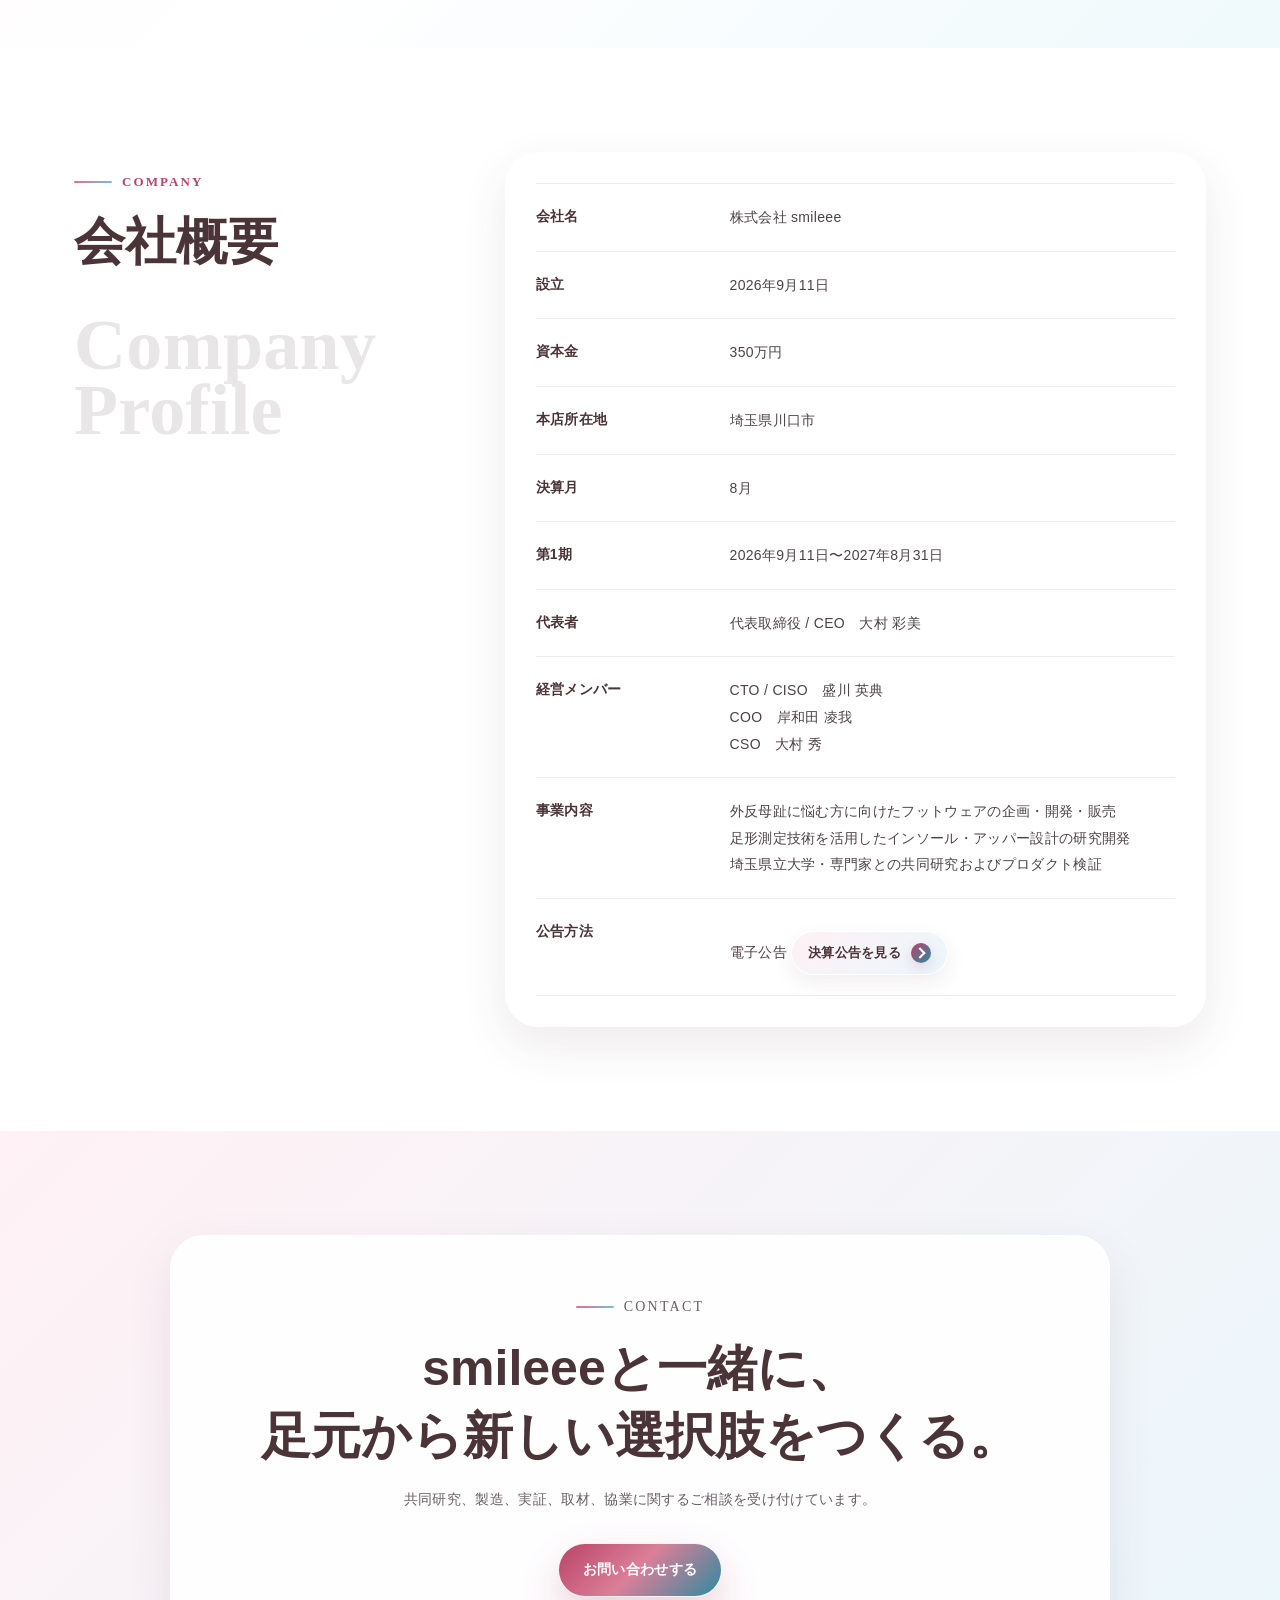
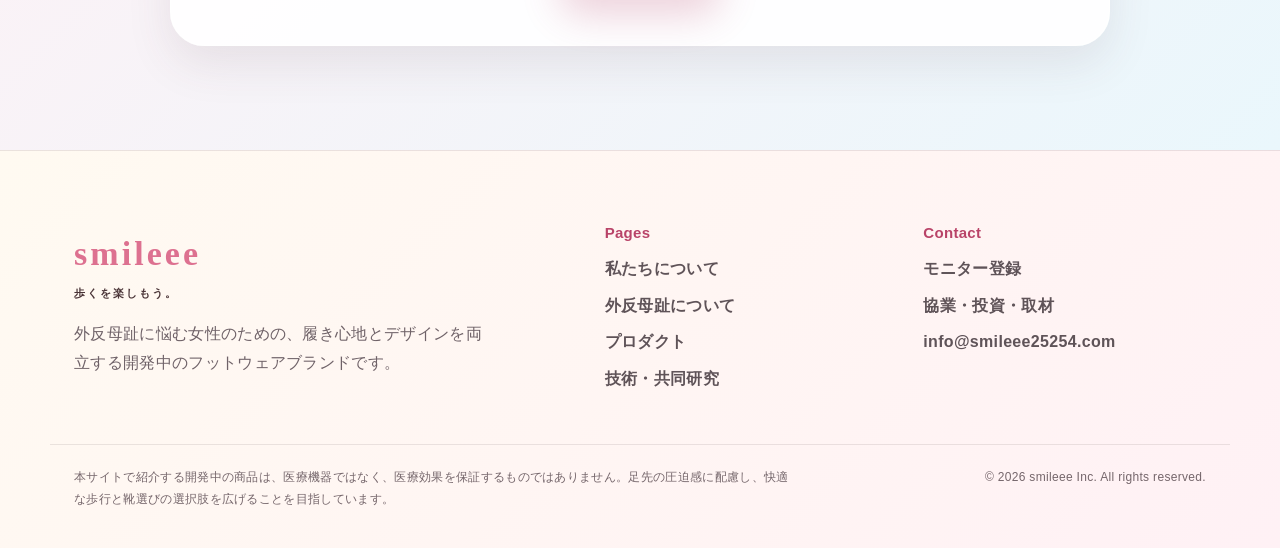
==== commit 3f3af1e1: "埼玉県立大学・清水助教との共同研究を掲載 - 技術ページの共同研究カードに大学名・清水 新悟 助教（教員DBへリンク）・写真を掲載 - 専門領域を「義肢装具学」に修正 - 各ページの「大学」を「埼玉県" ====
--- a/about.html
+++ b/about.html
@@ -158,7 +158,7 @@
             <div><dt>第1期</dt><dd>2026年9月11日〜2027年8月31日</dd></div>
             <div><dt>代表者</dt><dd>代表取締役 / CEO　大村 彩美</dd></div>
             <div><dt>経営メンバー</dt><dd>CTO / CISO　盛川 英典<br>COO　岸和田 凌我<br>CSO　大村 秀</dd></div>
-            <div><dt>事業内容</dt><dd>外反母趾に悩む方に向けたフットウェアの企画・開発・販売<br>足形測定技術を活用したインソール・アッパー設計の研究開発<br>大学・専門家との共同研究およびプロダクト検証</dd></div>
+            <div><dt>事業内容</dt><dd>外反母趾に悩む方に向けたフットウェアの企画・開発・販売<br>足形測定技術を活用したインソール・アッパー設計の研究開発<br>埼玉県立大学・専門家との共同研究およびプロダクト検証</dd></div>
             <div><dt>公告方法</dt><dd>電子公告
               <a class="about-company-link" href="disclosure.html">
                 <span>決算公告を見る</span>
--- a/styles.css
+++ b/styles.css
@@ -200,6 +200,10 @@
 .tech-research-profile div{display:grid;grid-template-columns:112px 1fr;gap:18px;align-items:start;padding-top:14px;border-top:1px solid rgba(87,65,71,.1)}
 .tech-research-profile dt{color:var(--teal);font-size:12px;font-weight:900}
 .tech-research-profile dd{margin:0;margin-top:0}
+.tech-research-profile dd a{color:inherit;text-decoration:underline;text-decoration-color:rgba(185,67,104,.4);text-underline-offset:3px}
+.tech-research-head{display:flex;align-items:center;gap:20px;margin:0 0 22px}
+.tech-research-photo{flex:0 0 auto;width:96px;height:96px;border-radius:50%;object-fit:cover;object-position:50% 22%;background:#fff;box-shadow:0 10px 24px rgba(88,56,66,.12)}
+.tech-research-head h3{margin-bottom:0}
 .tech-process-grid{display:grid;grid-template-columns:repeat(4,minmax(0,1fr));gap:16px}
 .tech-process-grid article{position:relative;min-height:240px;padding:24px}
 .tech-process-grid article:not(:last-child):after{content:"";position:absolute;right:-14px;top:52px;width:22px;height:2px;background:linear-gradient(90deg,var(--rose),var(--teal));opacity:.5}
